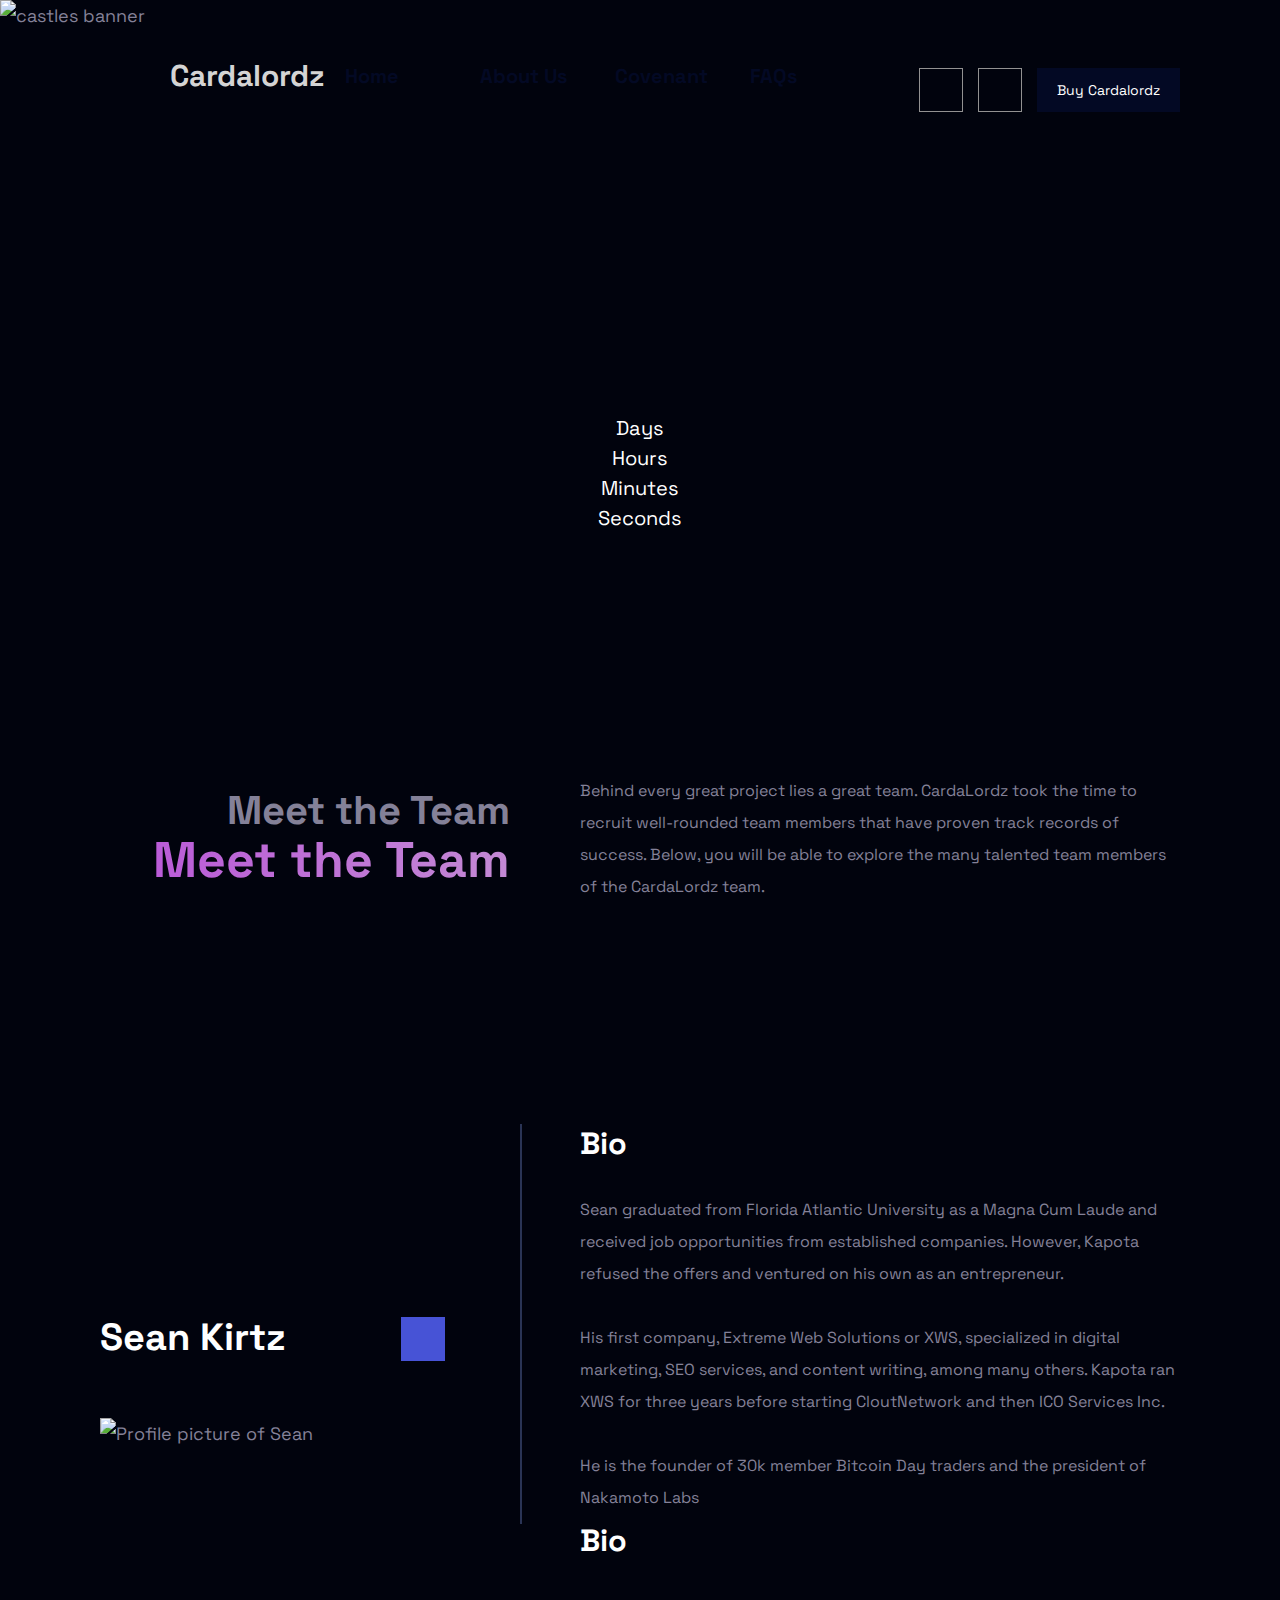
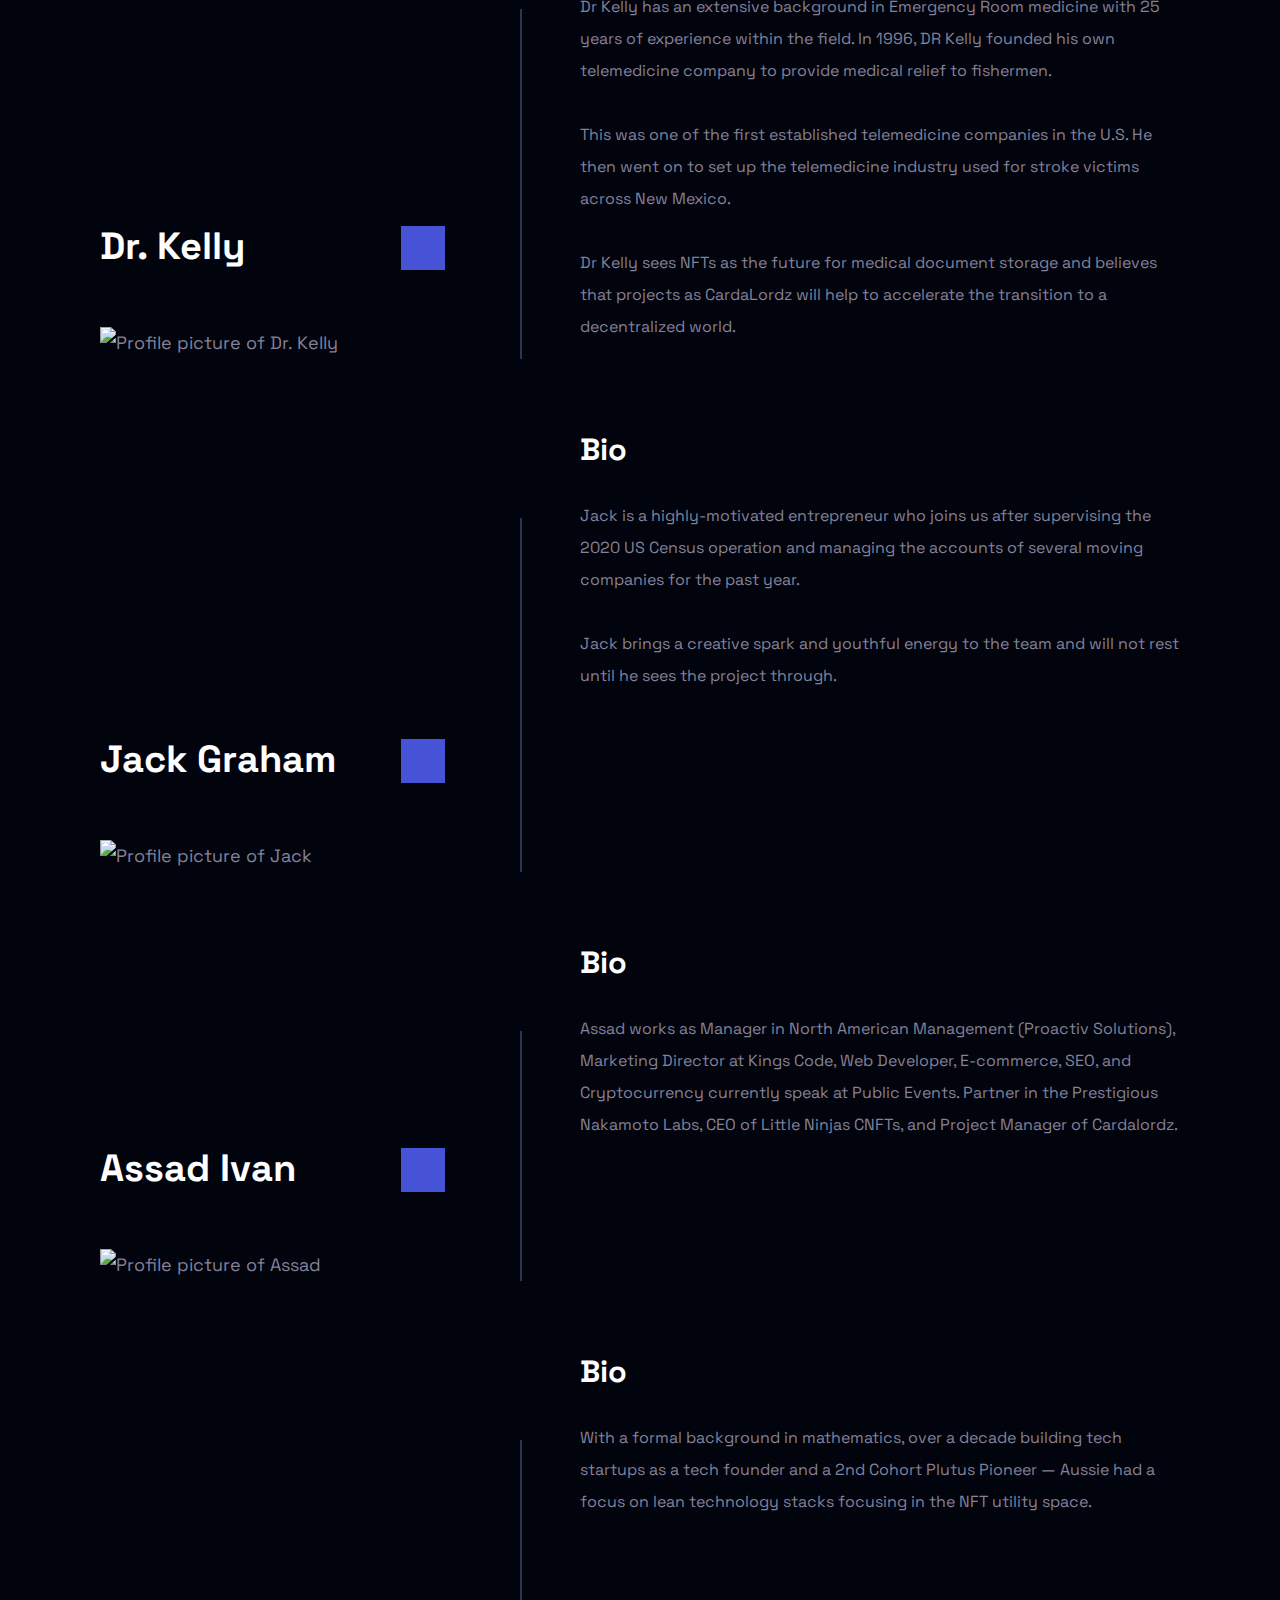
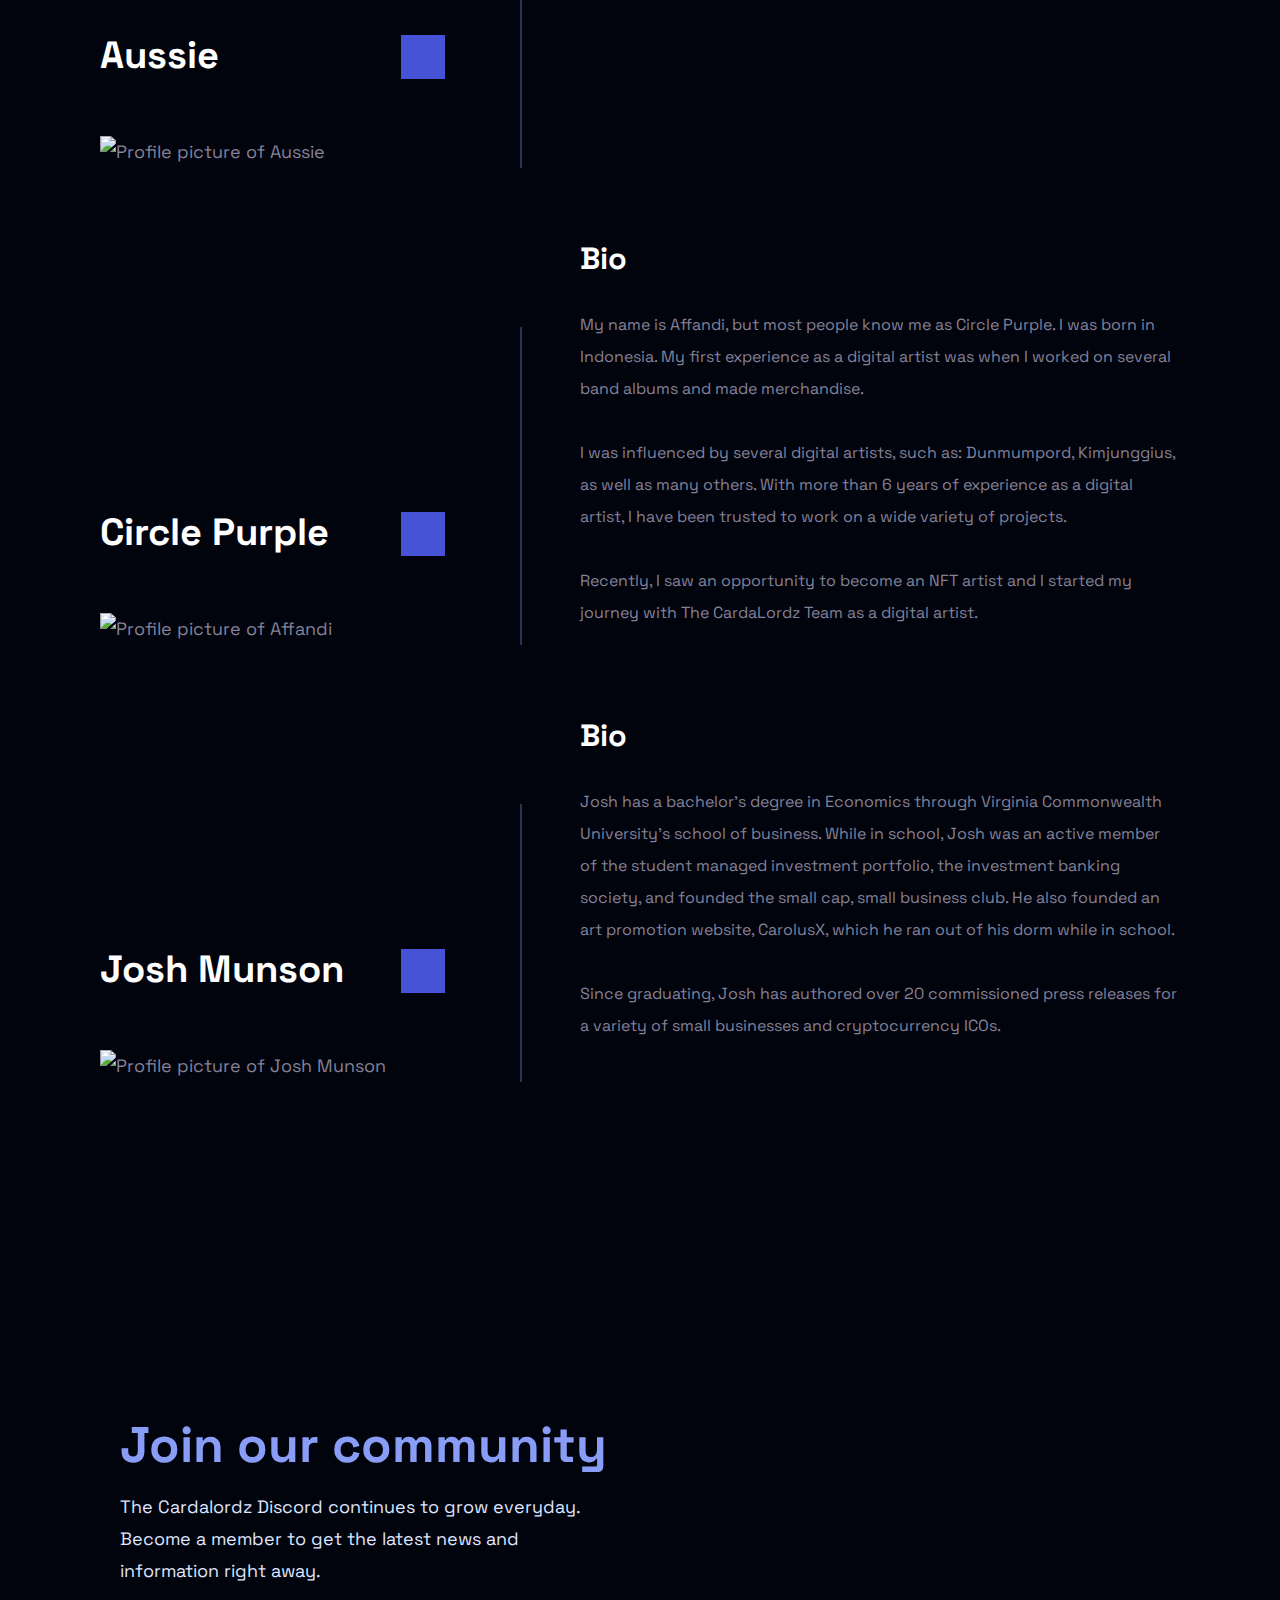
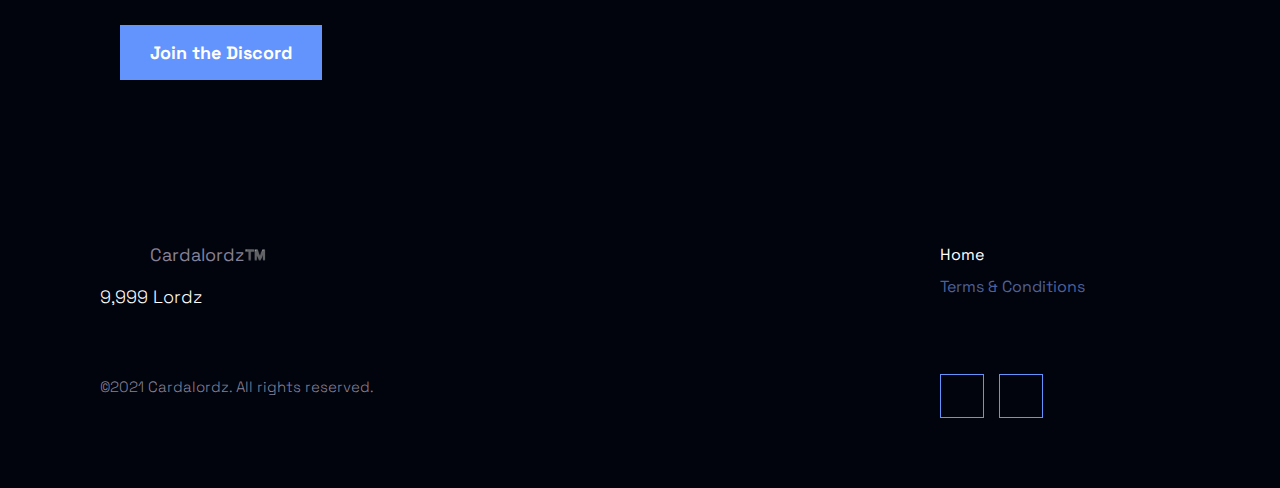
==== aboutus.html @ a29c5e22 "done home page and about us page" ====
<!DOCTYPE html>
<html lang="en" class="sr">
    <head>
        <link rel="preconnect" href="https://fonts.googleapis.com">
        <link rel="preconnect" href="https://fonts.gstatic.com" crossorigin>
        <link href="https://fonts.googleapis.com/css2?family=Space+Grotesk:wght@500;600;700&display=swap" rel="stylesheet">
        <script src="https://use.fontawesome.com/c1d1c9927c.js"></script>
        <link href="css/styles.css" rel="stylesheet">
        <link href="css/css2.css" rel="stylesheet">
        <link href="css/styles2.css" rel="stylesheet">
        <link href="css/vue.css" rel="stylesheet">
        <link href="css/accordion.css" rel="stylesheet">
        <link href="css/theme.css" rel="stylesheet">
        <link href="css/flickity.min.css" rel="stylesheet" media="screen">
        <link href="css/carousel.css" rel="stylesheet">
        <link href="css/countdown.css" rel="stylesheet">
        <link rel="stylesheet" href="./css/mystyle.css">

    </head>
    <body style="height: 100%;">
    <noscript>
        "<b>We apologize, but the Cardalordz™️ site does not work without JavaScript enabled. Please enable JavaScript to continue.</b>"
    </noscript>
    <div id="app" data-v-app>
        <div id="project">
            <div id="home">
                <section id="hero">
                    <header class="container row sr-top-slow" data-sr-id="0" >
                        <div class="logo row">
                            <div class="carda-logo"></div>
                            <div class="typo">Cardalordz</div>
                            <div class="nav-top-left">
                              <a href="/index.html">Home</a>
                            </div>
                            <div class="nav-top-left">
                                <a href="/aboutus.html">About Us</a>
                            </div>
                            <div class="nav-top-left">
                              <a href="/covenant.html">Covenant</a>
                            </div>
                            <div class="nav-top-left">
                                <a href="/faqs.html">FAQs</a>
                            </div>
                        </div>
                        <div class="socialnav row">
                            <div class="link">
                                <a href="https://twitter.com/cardalordz" name="twitternav" rel="noopener" target="_blank" class="twitter row"></a>
                            </div>
                            <div class="link">
                                <a href="https://discord.com/invite/cardalordz" name="discordnav" rel="noopener" target="_blank" class="discord row"></a>
                            </div>
                            <div id="connect-btn">
                                <button class="wallet">
                                    <span class="dot"></span>
                                    Buy Cardalordz
                                </button>
                            </div>
                        </div>
                    </header>

                    <a class="hero-main-btn clickable" id="hero-main-btn" href="#" target="_blank">
                        <div class="element">
                            <div id="clockdiv">
                                <div>
                                  <span class="days"></span>
                                  <div class="smalltext">Days</div>
                                </div>
                                <div>
                                  <span class="hours"></span>
                                  <div class="smalltext">Hours</div>
                                </div>
                                <div>
                                  <span class="minutes"></span>
                                  <div class="smalltext">Minutes</div>
                                </div>
                                <div>
                                  <span class="seconds"></span>
                                  <div class="smalltext">Seconds</div>
                                </div>
                              </div>
                        </div>
                    </a>

                    <div style="transform: translateY(0px);">
                        <img src="/assets/img/castles-top-s.png" alt="castles banner">
                        <!--
                        <video id="hero-video" tabindex="0" preload playsinline>
                            <source src="/assets/img/castles-top-s.png" type="video/mp4">
                        </video>
                        -->
                    </div>
                </section>
                <section id="team" class="container">
                    <div class="intro row">
                        <div class="title">
                            <div class="question sr-top-fast" data-sr-id="4">Meet the Team</div>
                            <div class="answer degrade sr-top-fast-delayed" data-sr-id="9">Meet the Team</div>
                        </div>
                        <div class="presentation sr-right-super-delayed" data-sr-id="26">
                            <p>Behind every great project lies a great team. CardaLordz took the time to recruit well-rounded 
                                team members that have proven track records of success. 
                                Below, you will be able to explore the many talented team members of the CardaLordz team.
                            </p>
                        </div>
                    </div>
                    <div class="member row">
                        <div class="who column sr-left-fast" data-sr-id="27">
                            <div class="top row">
                                <h2>Sean Kirtz</h2>
                                <div class="social row">
                                    <div class="link">
                                        <a href="https://twitter.com/SEANSTWITTER" class="network twitter row" name="twitter-sean_" rel="noopenr" target="_blank"></a>
                                    </div>
                                </div>
                            </div>
                            <img src="/assets/img/sean-about-us.png" alt="Profile picture of Sean">
                        </div>
                        <div class="sean-spacer sr-opacity-delayed" data-sr-id="29"></div>
                        <div class="works column sr-right-fast-delayed sean" data-sr-id="24">
                            <div class="top row">
                                <h3>Bio</h3>
                            </div>
                            <section class="carousel examples" aria-label="Gallery">
                                <p class="example-p">
                                    Sean graduated from Florida Atlantic University as a Magna Cum Laude and received job 
                                    opportunities from established companies. However, Kapota refused the offers and ventured
                                     on his own as an entrepreneur. 
                                    <br>
                                    <br>
                                    His first company, Extreme Web Solutions or XWS, specialized in digital marketing, 
                                    SEO services, and content writing, among many others. Kapota ran XWS for three years before 
                                    starting CloutNetwork and then ICO Services Inc.
                                    <br>
                                    <br>
                                    He is the founder of 30k member Bitcoin Day traders and the president of Nakamoto Labs
                                </p>
                            </section>
                        </div>
                    </div>
                    <div class="member row">
                        <div class="who column sr-left-fast" data-sr-id="27">
                            <div class="top row">
                                <h2>Dr. Kelly</h2>
                                <div class="social row">
                                    <div class="link">
                                        <a href="https://twitter.com/KELLYTWITTER" class="network twitter row" name="twitter-kelly_" rel="noopenr" target="_blank"></a>
                                    </div>
                                </div>
                            </div>
                            <img src="/assets/img/dr-kelly-about-us.png" alt="Profile picture of Dr. Kelly">
                        </div>
                        <div class="spacer sr-opacity-delayed" data-sr-id="29"></div>
                        <div class="works column sr-right-fast-delayed" data-sr-id="24">
                            <div class="top row">
                                <h3>Bio</h3>
                            </div>
                            <section class="carousel examples" aria-label="Gallery">
                                <p>
                                    Dr Kelly has an extensive background in Emergency Room medicine with 25 years of 
                                    experience within the field. In 1996, DR Kelly founded his own telemedicine company 
                                    to provide medical relief to fishermen. 
                                    <br>
                                    <br>
                                    This was one of the first established telemedicine 
                                    companies in the U.S. He then went on to set up the telemedicine industry used for stroke 
                                    victims across New Mexico.
                                    <br>
                                    <br>
                                    Dr Kelly sees NFTs as the future for medical document storage and believes that projects 
                                    as CardaLordz will help to accelerate the transition to a decentralized world.
                                </p>
                            </section>
                        </div>
                    </div>
                    <div class="member row">
                        <div class="who column sr-left-fast" data-sr-id="27">
                            <div class="top row">
                                <h2>Jack Graham</h2>
                                <div class="social row">
                                    <div class="link">
                                        <a href="https://twitter.com/JACK GRAHAM" class="network twitter row" name="twitter-jack-g_" rel="noopenr" target="_blank"></a>
                                    </div>
                                </div>
                            </div>
                            <img src="/assets/img/jack-g-about-us.png" alt="Profile picture of Jack">
                        </div>
                        <div class="spacer sr-opacity-delayed" data-sr-id="29"></div>
                        <div class="works column sr-right-fast-delayed" data-sr-id="24">
                            <div class="top row">
                                <h3>Bio</h3>
                            </div>
                            <section class="carousel examples" aria-label="Gallery">
                                <p class="jack-graham">
                                    Jack is a highly-motivated entrepreneur who joins us after supervising the 2020 US Census 
                                    operation and managing the accounts of several moving companies for the past year. 
                                    <br>
                                    <br>
                                    Jack brings a creative spark and youthful energy to the team and will not rest until he sees 
                                    the project through.
                                </p>
                            </section>
                        </div>
                    </div>
                    <div class="member row">
                      <div class="who column sr-left-fast" data-sr-id="27">
                          <div class="top row">
                              <h2>Assad Ivan</h2>
                              <div class="social row">
                                  <div class="link">
                                      <a href="https://twitter.com/AssadIVANTWITTER" class="network twitter row" name="twitter-assad_" rel="noopenr" target="_blank"></a>
                                  </div>
                              </div>
                          </div>
                          <img src="/assets/img/assad-about-us.png" alt="Profile picture of Assad">
                      </div>
                      <div class="spacer sr-opacity-delayed" data-sr-id="29"></div>
                      <div class="works column sr-right-fast-delayed" data-sr-id="24">
                          <div class="top row">
                              <h3>Bio</h3>
                          </div>
                          <section class="carousel examples" aria-label="Gallery">
                              <p class="assad-ivan">
                                Assad works as Manager in North American Management (Proactiv Solutions), 
                                Marketing Director at Kings Code, Web Developer, E-commerce, SEO, and 
                                Cryptocurrency currently speak at Public Events. Partner in the Prestigious 
                                Nakamoto Labs, CEO of Little Ninjas CNFTs, and Project Manager of Cardalordz.
                              </p>
                          </section>
                      </div>
                  </div>
                  <div class="member row">
                    <div class="who column sr-left-fast" data-sr-id="27">
                        <div class="top row">
                            <h2>Aussie</h2>
                            <div class="social row">
                                <div class="link">
                                    <a href="https://twitter.com/AUSSIE" class="network twitter row" name="twitter-AUSSIE_" rel="noopenr" target="_blank"></a>
                                </div>
                            </div>
                        </div>
                        <img src="/assets/img/aussie-about-us.jpeg" alt="Profile picture of Aussie">
                    </div>
                    <div class="spacer sr-opacity-delayed" data-sr-id="29"></div>
                    <div class="works column sr-right-fast-delayed" data-sr-id="24">
                        <div class="top row">
                            <h3>Bio</h3>
                        </div>
                        <section class="carousel examples" aria-label="Gallery">
                            <p class="aussie">
                              With a formal background in mathematics, over a decade building tech startups 
                              as a tech founder and a 2nd Cohort Plutus Pioneer — Aussie had a focus on 
                              lean technology stacks focusing in the NFT utility space.
                            </p>
                        </section>
                    </div>
                </div>
                    <div class="member row">
                        <div class="who column sr-left-fast" data-sr-id="27">
                            <div class="top row">
                                <h2>Circle Purple</h2>
                                <div class="social row">
                                    <div class="link">
                                        <a href="https://twitter.com/AffandiTWITTER" class="network twitter row" name="twitter-circle-purple_" rel="noopenr" target="_blank"></a>
                                    </div>
                                </div>
                            </div>
                            <img src="/assets/img/circle-purple-about-us.png" alt="Profile picture of Affandi">
                        </div>
                        <div class="spacer sr-opacity-delayed" data-sr-id="29"></div>
                        <div class="works column sr-right-fast-delayed" data-sr-id="24">
                            <div class="top row">
                                <h3>Bio</h3>
                            </div>
                            <section class="carousel examples" aria-label="Gallery">
                                <p>
                                    My name is Affandi, but most people know me as Circle Purple. I was born in Indonesia.
                                    My first experience as a digital artist was when I worked on several band albums
                                     and made merchandise. 
                                     <br>
                                     <br>
                                     I was influenced by several digital artists, such as: Dunmumpord, Kimjunggius, 
                                     as well as many others. With more than 6 years of experience as a digital artist, 
                                     I have been trusted to work on a wide variety of projects.
                                     <br>
                                     <br>
                                    Recently, I saw an opportunity to become an NFT artist and I started my journey with The CardaLordz 
                                    Team as a digital artist. 
                                </p>
                            </section>
                        </div>
                    </div>
                    <div class="member row">
                      <div class="who column sr-left-fast" data-sr-id="27">
                          <div class="top row">
                              <h2>Josh Munson</h2>
                              <div class="social row">
                                  <div class="link">
                                      <a href="https://twitter.com/JOSHTWITTER" class="network twitter row" name="twitter-josh-munson_" rel="noopenr" target="_blank"></a>
                                  </div>
                              </div>
                          </div>
                          <img src="/assets/img/josh-munson-about-us.png" alt="Profile picture of Josh Munson">
                      </div>
                      <div class="spacer sr-opacity-delayed" data-sr-id="29"></div>
                      <div class="works column sr-right-fast-delayed" data-sr-id="24">
                          <div class="top row">
                              <h3>Bio</h3>
                          </div>
                          <section class="carousel examples" aria-label="Gallery">
                              <p class="josh-munson">
                                Josh has a bachelor’s degree in Economics through Virginia Commonwealth University’s school of 
                                business. While in school, Josh was an active member of the student managed investment portfolio, 
                                the investment banking society, and founded the small cap, small business club. He also founded an 
                                art promotion website, CarolusX, which he ran out of his dorm while in school. 
                                <br>
                                <br>
                                Since graduating, Josh has authored over 20 commissioned press releases for a variety of small 
                                businesses and cryptocurrency ICOs.
                              </p>
                          </section>
                      </div>
                  </div>
                </section>
                <section id="discord">
                    <div class="container">
                        <h2 class="sr-top-fast" data-sr-id="5">
                            Join our community
                        </h2> 
                        <p class="sr-top-fast-delayed" data-sr-id="10">The Cardalordz Discord continues to grow everyday.
                            Become a member to get the latest news and information right away.
                        </p>
                        <div class="sr-top-more-delayed" data-sr-id="13">
                            <a href="https://discord.com/invite/cardalordz" rel="noopener" target="_blank" class="cta">Join the Discord</a>
                        </div>
                        <div class="lord sr-bottom-more-delayed" data-sr-id="31"></div>
                    </div>
                </section>
                <footer>
                    <div class="container row">
                        <div class="infos column sr-top-fast" data-sr-id="6">
                            <div class="blockmark column">
                                <div class="logo row">
                                    <div class="carda-logo"></div>
                                    <div class="typo">Cardalordz™️</div>
                                </div>
                                <p class="baseline">9,999 Lordz</p>
                            </div>
                            <p class="copyright">©2021 Cardalordz. All rights reserved.</p>
                            </div>
                            <div class="right column sr-top-fast-delayed" data-sr-id="11">
                                <div class="nav column">
                                    <a aria-current="page" href="/" class="router-link-active router-link-exact-active">Home</a>
                                    <a href="/terms" class="">Terms & Conditions</a>
                                </div>
                                <div class="social row">
                                    <div class="link">
                                        <a href="https://twitter.com/cardalordz" name="twitter" rel="noopener" target="_blank" class="twitter row"></a>
                                    </div>
                                    <div class="link">
                                        <a href="https://discord.com/invite/cardalordz" name="Discord" rel="noopener" target="_blank" class="discord row"></a>
                                    </div>
                                </div>
                        </div>
                    </div>
                </footer>
            </div>
        </div>
    </div>
    <script>
        var acc = document.getElementsByClassName("accordion");
        var i;
    
        for (i = 0; i < acc.length; i++) {
              acc[i].addEventListener("click", function() {
        /* Toggle between adding and removing the "active" class,
        to highlight the button that controls the panel */
            this.classList.toggle("active");
    
        /* Toggle between hiding and showing the active panel */
            var panel = this.nextElementSibling;
            if (panel.style.display === "block") {
                  panel.style.display = "none";
            } else {
              panel.style.display = "block";
            }
              });
        }
    </script>
    <script async defer src="/js/scrollreveal.js"></script>
    <script async defer src="/js/unpkg-scrollreveal.js"></script>
    <script async defer src="/js/flickity.pkgd.min.js"></script>
    <script async defer src="/js/scripts.js"></script>
    </body>
</html>
---- css/styles.css ----
:root {
    --vc-clr-primary: #642afb;
    --vc-clr-secondary: #8e98f3;
    --vc-clr-white: #fff;
    --vc-icn-width: 1.2em;
    --vc-nav-width: 30px;
    --vc-nav-color: #fff;
    --vc-nav-background-color: var(--vc-clr-primary);
    --vc-pgn-width: 10px;
    --vc-pgn-height: 5px;
    --vc-pgn-margin: 5px;
    --vc-pgn-border-radius: 0;
    --vc-pgn-background-color: var(--vc-clr-secondary);
    --vc-pgn-active-color: var(--vc-clr-primary);
}
:root {
    box-sizing: border-box;
    -ms-overflow-style: -ms-autohiding-scrollbar;
    -webkit-text-size-adjust: 100%;
    -ms-text-size-adjust: 100%;
    text-rendering: optimizeLegibility;
}
* {
    padding: 0;
    margin: 0;
    font-size: inherit;
    line-height: inherit;
}
*,
*::before,
*::after {
  box-sizing: border-box;
}
html {
    font-size: 62.5%;
    background: #01030d;
}
html {
    -webkit-tap-highlight-color: rgba(0,0,0,0);
    -webkit-tap-highlight-color: transparent;
}
div {
    display: block;
}
body {
    font: 1.8em/2 sans-serif;
    -webkit-font-smoothing: antialiased;
    -moz-osx-font-smoothing: grayscale;
    font-family: Space Grotesk;
    line-height: 32px;
    color: #848198;
}
body {
    font: 1.8em/2 sans-serif;
    font-style: normal;
    font-variant-ligatures: normal;
    font-variant-caps: normal;
    font-variant-numeric: normal;
    font-variant-east-asian: normal;
    font-weight: normal;
    font-stretch: normal;
    font-size: 1.8em;
    line-height: 32px;
    font-family: Space Grotesk;
    -webkit-font-smoothing: antialiased;
    -moz-osx-font-smoothing: grayscale;
    font-family: Space Grotesk;
    line-height: 32px;
    color: #848198;
}
section {
    display: block;
}
.unused {
    visibility: visible;
    opacity: 1;
    transform: matrix3d(1, 0, 0, 0, 0, 1, 0, 0, 0, 0, 1, 0, 0, 0, 0, 1);
    transition: opacity 1.5s cubic-bezier(0.5, 0, 0, 1) 0.2s, transform 1.5s cubic-bezier(0.5, 0, 0, 1) 0.2s;
}
.container {
    max-width: 1160px;
    padding: 0 40px;
}
.row {
    display: flex;
    flex-direction: row;
}
.column {
    display: flex;
    flex-direction: column;
}
#vue, .container {
    margin: auto;
}
header {
    justify-content: space-between;
    align-items: center;
}
article, aside, details, figcaption, figure, footer, header, main, menu, nav, section, summary {
    display: block;
}
#hero header {
    position: absolute;
    top: 60px;
    left: 0;
    right: 0;
    z-index: 2;
}
#hero {
    position: relative;
    -webkit-clip-path: polygon(0 0,100% 0,100% 88%,50% 100%,0 88%);
    clip-path: polygon(0 0,100% 0,100% 88%,50% 100%,0 88%);
    width: 100%;
    height: 75vh;
    padding: 0 0 0 0;
}
header .carda-logo {
    display: block;
    width: 50px;
    height: 60px;
    background: url("../assets/img/logo-tree.png") no-repeat;
    background-size: cover;
}
header .typo {
    font-size: 3rem;
    font-weight: 700;
    color: rgb(212, 212, 212);
    margin-left: 20px;
}
header .link {
    border: 1px solid rgb(146, 145, 145);
    width: 44px;
    height: 44px;
    margin-right: 15px;
    box-shadow: inset 0 0 0 rgb(124, 124, 124);
    transition: all .3s ease-in-out;
}
header .link:hover {
    box-shadow: inset 0 -54px 0 #6394FD;
}
header .link a {
    width: 44px;
    height: 44px;
    display: block;
    justify-content: center;
    align-items: center;
}
header .twitter {
    background-color: #030924;
    -webkit-mask: url("../assets/img/logo-twitter.svg") no-repeat center;
    mask: url("../assets/img/logo-twitter.svg") no-repeat center;
}
header .wallet {
    background: #030924;
    border: none;
    font-family: Space Grotesk;
    font-size: 1.4rem;
    color: #fff;
    padding: 6px 20px;
    transition: all .3s ease-in-out;
}
header .wallet:hover {
    background-color: #6394fd;
}
.nav-top-left {
    width: 135px;
}
.nav-top-left a, a:visited {
    text-decoration: none !important;
    font-size: 2rem;
    color: #030924 !important;
    transition: all .3s ease-in-out;
    margin-left: 15%;
    font-weight: 700;
}
.nav-top-left a:visited{
    color: #030924 !important;
    text-decoration: none !important;
}
.nav-top-left a:hover{
    color: #364283 !important;
    text-decoration: none !important;
}
a {
    color: #6394fd;
    transition: all .3s ease-in-out;
}
a {
    background-color: transparent;
}
h1, h2 {
    color: #fff;
}
h2 {
    display: block;
    font-size: 1em;
    margin-block-start: 0.83em;
    margin-block-end: 0.83em;
    margin-inline-start: 0px;
    margin-inline-end: 0px;
    font-weight: bold;
}
h2 {
    font-size: 3.8rem;
    line-height: 4.2rem;
    font-weight: 700;
    margin-bottom: 35px;
}
h3, h4 {
    color: #fff;
}
h3 {
    font-size: 3rem;
    line-height: 3.3rem;
}
h3 {
    display: block;
    font-size: 1.7em;
    margin-block-start: 1em;
    margin-block-end: 1em;
    margin-inline-start: 0px;
    margin-inline-end: 0px;
    font-weight: bold;
}
p {
    margin: 30px 0 0;
}
p {
    display: block;
    margin-block-start: 1em;
    margin-block-end: 1em;
    margin-inline-start: 0px;
    margin-inline-end: 0px;
}
.presentation-p {
    font-size: 0.9em;
}
.description {
    margin-left: 45px;

}
a:-webkit-any-link {
    color: -webkit-link;
    cursor: pointer;
    text-decoration: underline;
}
header .discord {
    background-color: #030924;
    -webkit-mask: url("../assets/img/logo-discord.svg") no-repeat center;
    mask: url("../assets/img/logo-discord.svg") no-repeat center;
}
button, input[type=button], input[type=reset], input[type=submit] {
    appearance: button;
    -moz-appearance: button;
    -webkit-appearance: button;
    cursor: pointer;
}
button, input, select {
    overflow: visible;
}
#hero .hero-main-btn {
    position: absolute;
    top: 70%;
    left: 50%;
    transform: translate(-50%,-50%);
    z-index: 10;
    font-size: 20px;
    line-height: 30px;
    font-family: Space Grotesk;
    text-align: center;
    text-decoration: none;
}
#hero .hero-main-btn.clickable .element {
    cursor: pointer;
}
#hero .hero-main-btn .element {
    background: transparent;
    padding: 25px 50px;
    transition: all .3s ease-in-out;
    color: #fff;
    cursor: no-drop;
}
#hero .hero-main-btn .element>.text {
    font-weight: 700;
}
#hero .hero-main-btn.clickable .element:hover {
    background: transparent;
    color: #fff;
}
.degrade {
    background: linear-gradient(
90deg,#b955d8,#c389d4);
    -webkit-background-clip: text;
    background-clip: text;
    -webkit-text-fill-color: transparent;
}
.degrade-reverse {
    background: linear-gradient(
90deg,#c389d4,#b955d8);
    -webkit-background-clip: text;
    background-clip: text;
    -webkit-text-fill-color: transparent;
}
#presentation .examples:after {
    position: absolute;
    content: "";
    width: 145px;
    height: 145px;
    background: url() no-repeat;
    left: -70px;
    top: -50px;
}
:after, :before {
    vertical-align: inherit;
    text-decoration: inherit;
}
*, :after, :before {
    box-sizing: inherit;
}
#presentation {
    margin-top: 150px;
    margin-bottom: 150px;
    justify-content: space-between;
    align-items: center;
    overflow: hidden;
}
#gallery {
    margin-bottom: 150px;
}
#gallery .carousel {
    overflow: hidden;
}

.carousel, .carousel * {
    box-sizing: border-box;
}
.carousel {
    position: relative;
    text-align: center;
}
.carousel__viewport {
    overflow: hidden;
}
.carousel__viewport {
    overflow: hidden;
}
.carousel__track {
    display: flex;
    margin: 0;
    padding: 0;
    position: relative;
}
ol {
    display: block;
    list-style-type: decimal;
    margin-block-start: 1em;
    margin-block-end: 1em;
    margin-inline-start: 0px;
    margin-inline-end: 0px;
    padding-inline-start: 40px;
}
li {
    text-align: -webkit-match-parent;
}
ol {
    list-style-type: decimal;
}
#gallery .carousel__pagination {
    align-items: flex-end;
    margin-top: 50px;
}
.carousel__pagination {
    display: flex;
    justify-content: center;
    list-style: none;
}
.carousel__pagination-button {
    margin: var(--vc-pgn-margin);
    width: var(--vc-pgn-width);
    height: var(--vc-pgn-height);
    border-radius: var(--vc-pgn-height);
    border: 0;
    cursor: pointer;
    background-color: var(--vc-pgn-bg-color);
}
#gallery .carousel__pagination-item button {
    width: 40px;
    height: 12px;
    background: #4e619a;
    margin: 1px;
    border: 5px solid #01030d;
    transition: all .3s ease-in-out;
}
/*
#roadmap {
    position: relative;
    margin-bottom: 100px;
    overflow: hidden;
}
#roadmap .container {
    width: 80%;
}
#roadmap .intro, #roadmap h2 {
    text-align: center;
    width: 55.55%;
    margin-left: 11.11%;
}
#roadmap .intro {
    margin-top: 0;
}
#roadmap .row.relative {
    position: relative;
}
#roadmap .timeline {
    position: relative;
    align-items: center;
    width: 77.77%;
    margin: 80px 0 0;
}
#roadmap .line {
    position: absolute;
    width: 2px;
    height: 100%;
    background: hsla(0,0%,100%,.4);
    left: 82px;
}
#roadmap .progression {
    background: #ff79a8;
    background: linear-gradient(180deg,#ff79a8,#d02561 49%);
    width: 3px;
    height: 180px;
    margin-left: -1px;
}
#roadmap .step:nth-child(2) {
    margin-top: 100px;
}
#roadmap .step {
    background: #04091a;
    width: 100%;
    padding: 50px 70px;
    margin: 30px 0;
}
#roadmap .dot {
    padding: 5px;
}
#roadmap .step.done .shape {
    background: #d02560;
}
#roadmap .shape {
    width: 15px;
    height: 15px;
    background: #fff;
    box-shadow: 0 0 0 6px #04091a;
    transform: rotate(45deg);
}
#roadmap .details {
    margin-left: 35px;
}
#roadmap .title {
    align-items: flex-end;
}
#roadmap .number {
    font-size: 2rem;
    line-height: 2.6rem;
    font-weight: 700;
    margin-right: 20px;
}
#roadmap .step p {
    margin: 20px 0 0;
}
#roadmap .box {
    position: absolute;
    left: 77.77%;
    top: -250px;
    margin: 0;
}
*/
.bold {
    font-weight: 700;
}
#discord {
    position: relative;
    width: 100%;
    background: url("../assets/img/discord_background.png") no-repeat;
    background-size: cover;
    background-position: 50% left;
    margin-top: 160px;
    overflow: hidden;
}
#discord .container {
    padding: 100px 60px;
}
#discord h2 {
    color: #899df7;
    width: 55.55%;
    margin-bottom: 25px;
    font-size: 5rem;
}
#discord p {
    width: 44.44%;
    margin: 0 0 50px;
    color: #dfe5ff;
}
#discord .lord {
    position: absolute;
    width: 580px;
    height: 427px;
    background: url() no-repeat;
    background-size: cover;
    bottom: 0;
    right: 0;
}
footer .container {
    justify-content: space-between;
    margin: 70px auto;
}
footer .infos {
    width: 44.44%;
    justify-content: space-between;
}
footer .carda-logo {
    display: block;
    width: 50px;
    height: 30px;
    background: url("../assets/img/logo-tree.png") no-repeat;
    background-size: cover;
}
footer .baseline {
    font-weight: 300;
    color: #fff;
    margin-top: 10px;
}
footer .copyright {
    font-size: 1.5rem;
    color: #848198;
    font-weight: 300;
    margin-top: 40px;
}
footer .right {
    width: 22.22%;
    justify-content: space-between;
}
footer .nav a:first-child {
    color: #fff;
}
footer .nav a {
    text-decoration: none;
    font-size: 1.6rem;
    color: #4e619a;
    transition: all .3s ease-in-out;
}
footer .link {
    border: 1px solid #6394fd;
    width: 44px;
    height: 44px;
    margin-right: 15px;
    box-shadow: inset 0 0 0 #6394fd;
    transition: all .3s ease-in-out;
}
footer .link a {
    width: 44px;
    height: 44px;
    display: block;
    justify-content: center;
    align-items: center;
}
footer .link:hover {
    box-shadow: inset 0 -54px 0 #6394fd;
}
footer .twitter {
    background-color: #fff;
    -webkit-mask: url("../assets/img/logo-twitter.svg") no-repeat center;
    mask: url("../assets/img/logo-twitter.svg") no-repeat center;
}
footer .link:last-child {
    margin-right: 0;
}
footer .discord {
    background-color: #fff;
    -webkit-mask: url("../assets/img/logo-discord.svg") no-repeat center;
    mask: url("../assets/img/logo-discord.svg") no-repeat center;
}
#discord .cta:hover {
    background: #527bd3;
}

#discord .cta {
    padding: 16px 30px;
    background: #6394fd;
    color: #fff;
    text-decoration: none;
    font-weight: 700;
}
.cta:hover {
    background: #6394fd;
    color: #fff;
}
a:hover {
    color: #6394fd;
}
a:active, a:hover {
    outline: 0;
}
.cta {
    padding: 16px 30px;
    background: #6394fd;
    color: #fff;
    text-decoration: none;
    font-weight: 700;
    transition: all .3s ease-in-out;
}
#team {
    margin-bottom: 200px;
    padding-top: 100px;
    overflow: hidden;
}
#team .intro {
    justify-content: space-between;
    align-items: center;
    margin-bottom: 150px;
}
#team .title {
    position: relative;
    width: 44.44%;
    text-align: right;
    padding-right: 70px;
}
#team .question {
    font-size: 4rem;
    font-weight: 700;
}
#team .answer {
    font-size: 5rem;
    font-weight: 700;
    line-height: 4.6rem;
    margin-top: 10px;
}
#team .title:after {
    position: absolute;
    content: "";
    width: 123px;
    height: 123px;
    background: url("../images/golden_pyramyd.png") no-repeat;
    left: -60px;
    top: -100px;
}
#team .presentation {
    width: 55.55%;
}
#team .presentation p {
    margin: 0;
}
#team .member {
    position: relative;
    justify-content: space-between;
    align-items: flex-end;
}
#team .who {
    width: 33.33%;
}
#team .who .top {
    justify-content: space-between;
    align-items: center;
    margin-bottom: 25px;
}
#team .who img {
    align-self: flex-start;
    width: 100%;
}
#team .link:first-child {
    margin-right: 15px;
}
#team .link {
    background: #4753d6;
    width: 44px;
    height: 44px;
    transition: all .3s ease-in-out;
}
#team .twitter {
    background-color: #fff;
    -webkit-mask: url("../assets/img/twitter-about-small.svg") no-repeat center;
    mask: url("../assets/img/twitter-about-small.svg") no-repeat center;
}
#team .instagram {
    background-color: #fff;
    -webkit-mask: url("../assets/img/logo-instagram.svg") no-repeat center;
    mask: url("../assets/img/logo-instagram.svg") no-repeat center;
}
#team .network {
    width: 44px;
    height: 44px;
    display: block;
    justify-content: center;
    align-items: center;
}
#team .spacer {
    position: absolute;
    width: 2px;
    height: calc(100% - 79px);
    background: #687fc2;
    left: 38.885%;
    bottom: 0;
    opacity: .4;
}
.sean-spacer{
    position: absolute;
    width: 2px;
    height: 400px;
    background: #687fc2;
    left: 38.885%;
    bottom: 0;
    opacity: .4;
    top:18%;
}
#team .works {
    width: 55.55%;
    justify-content: space-between;
}
#team .nav, #team .works .top {
    justify-content: space-between;
}
#team .works .top {
    align-items: center;
    margin-bottom: 25px;
    height: 20px;
}
#team .examples {
    justify-content: space-between;
}
#team p {
    text-align: left;
    font-size: 1.6rem;
}
#team .member {
    margin-top: 80px;
}

/* roadmap */
.roadmap-img{
    height:100%;
    width:100%;
}
.second-row{
    margin-top:100px;
}

/* about us  */
.sean{
    position:relative;
    top:80px;
}
.example-p{
    font-size:10px;
}
---- css/mystyle.css ----
.example-p{
    font-size:10px;
}
.jack-graham{
    margin-bottom:180px;
}
.assad-ivan{
    margin-bottom:140px;
}
.aussie{
    margin-bottom:250px;
}
.josh-munson{
    margin-bottom:40px;
}
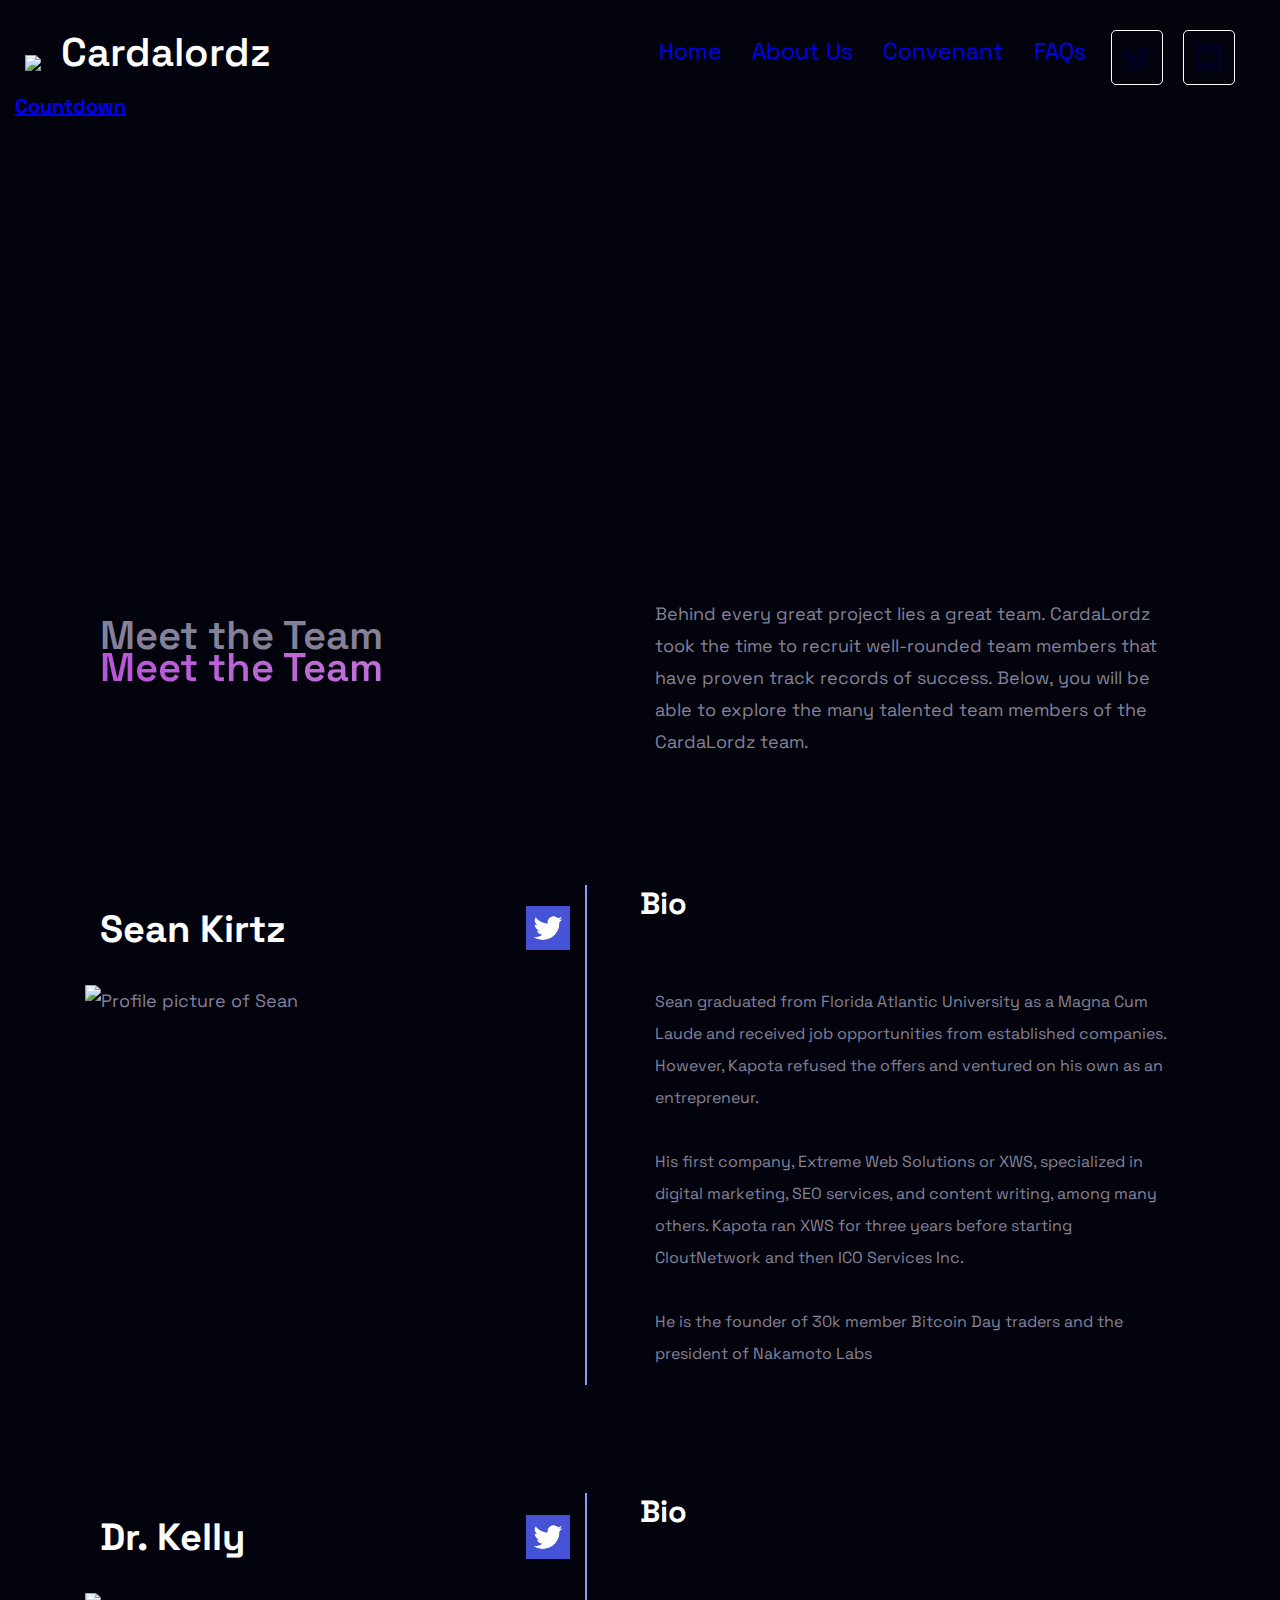
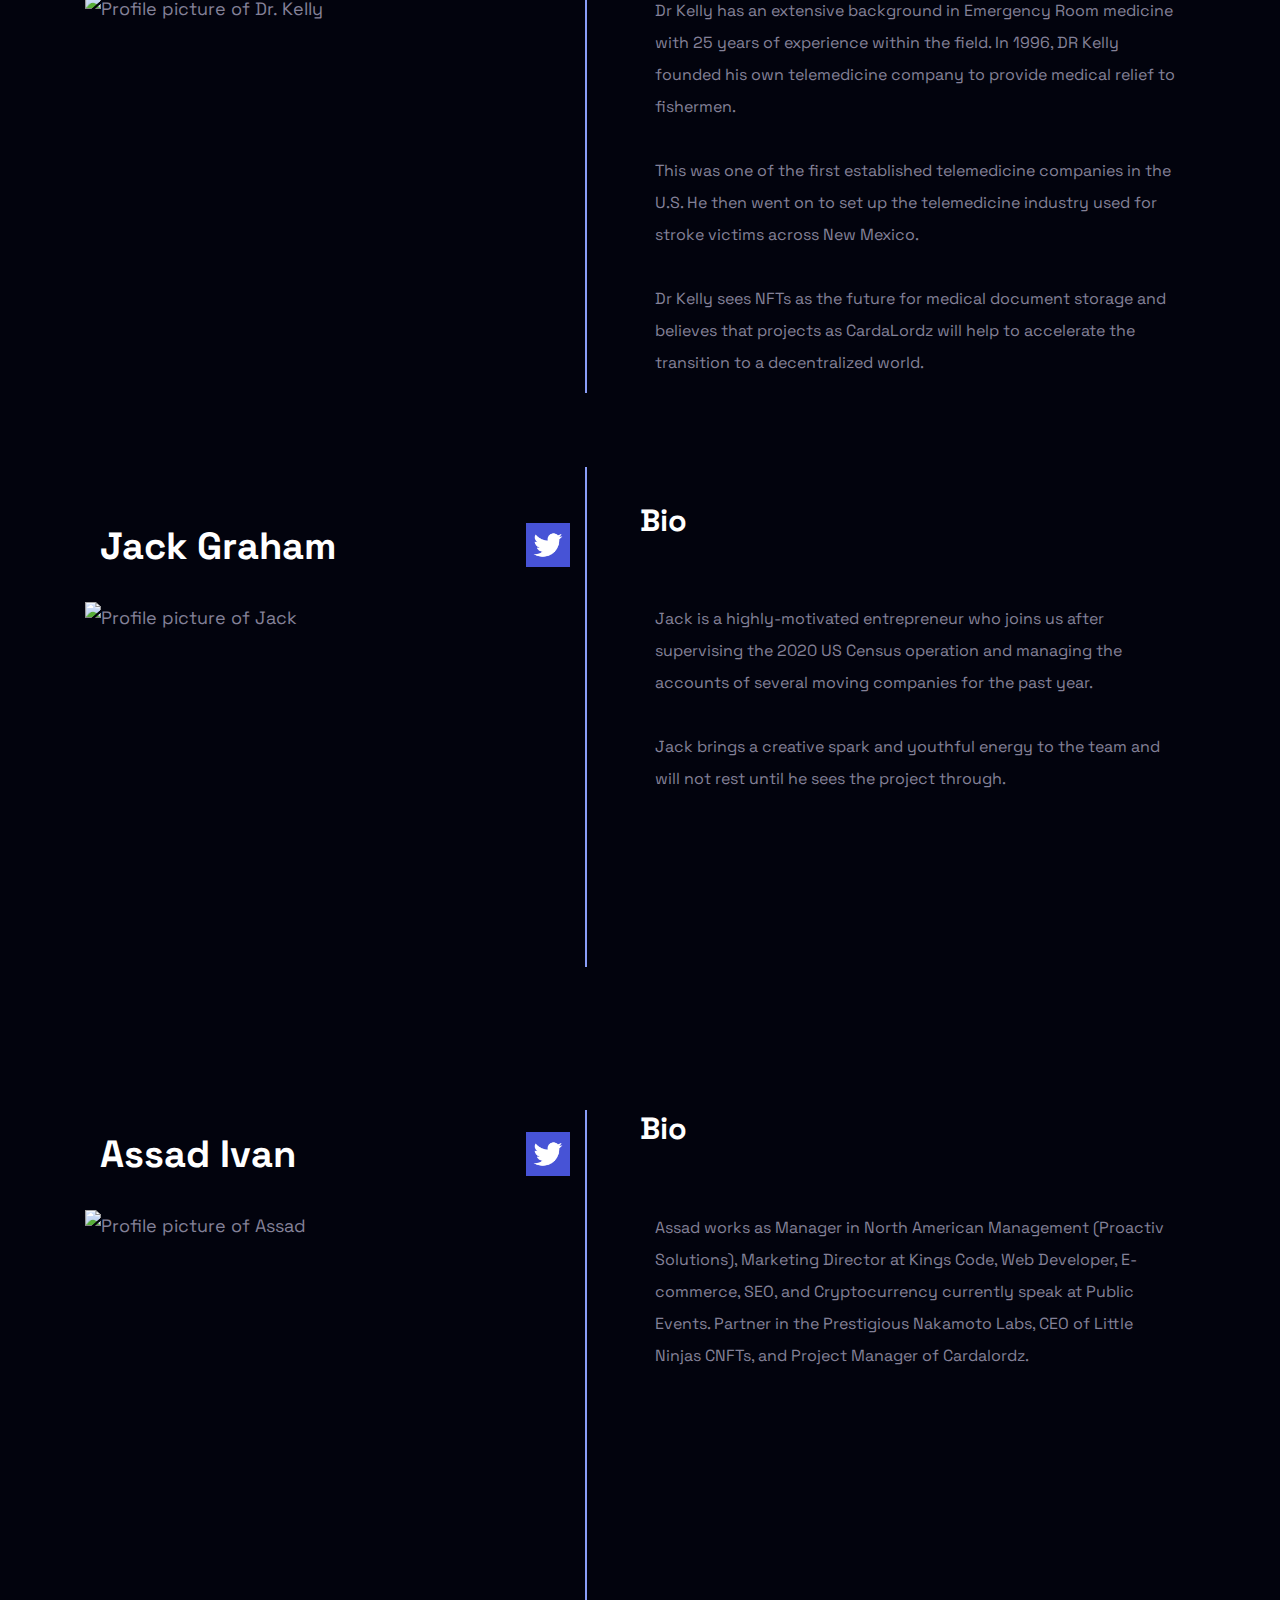
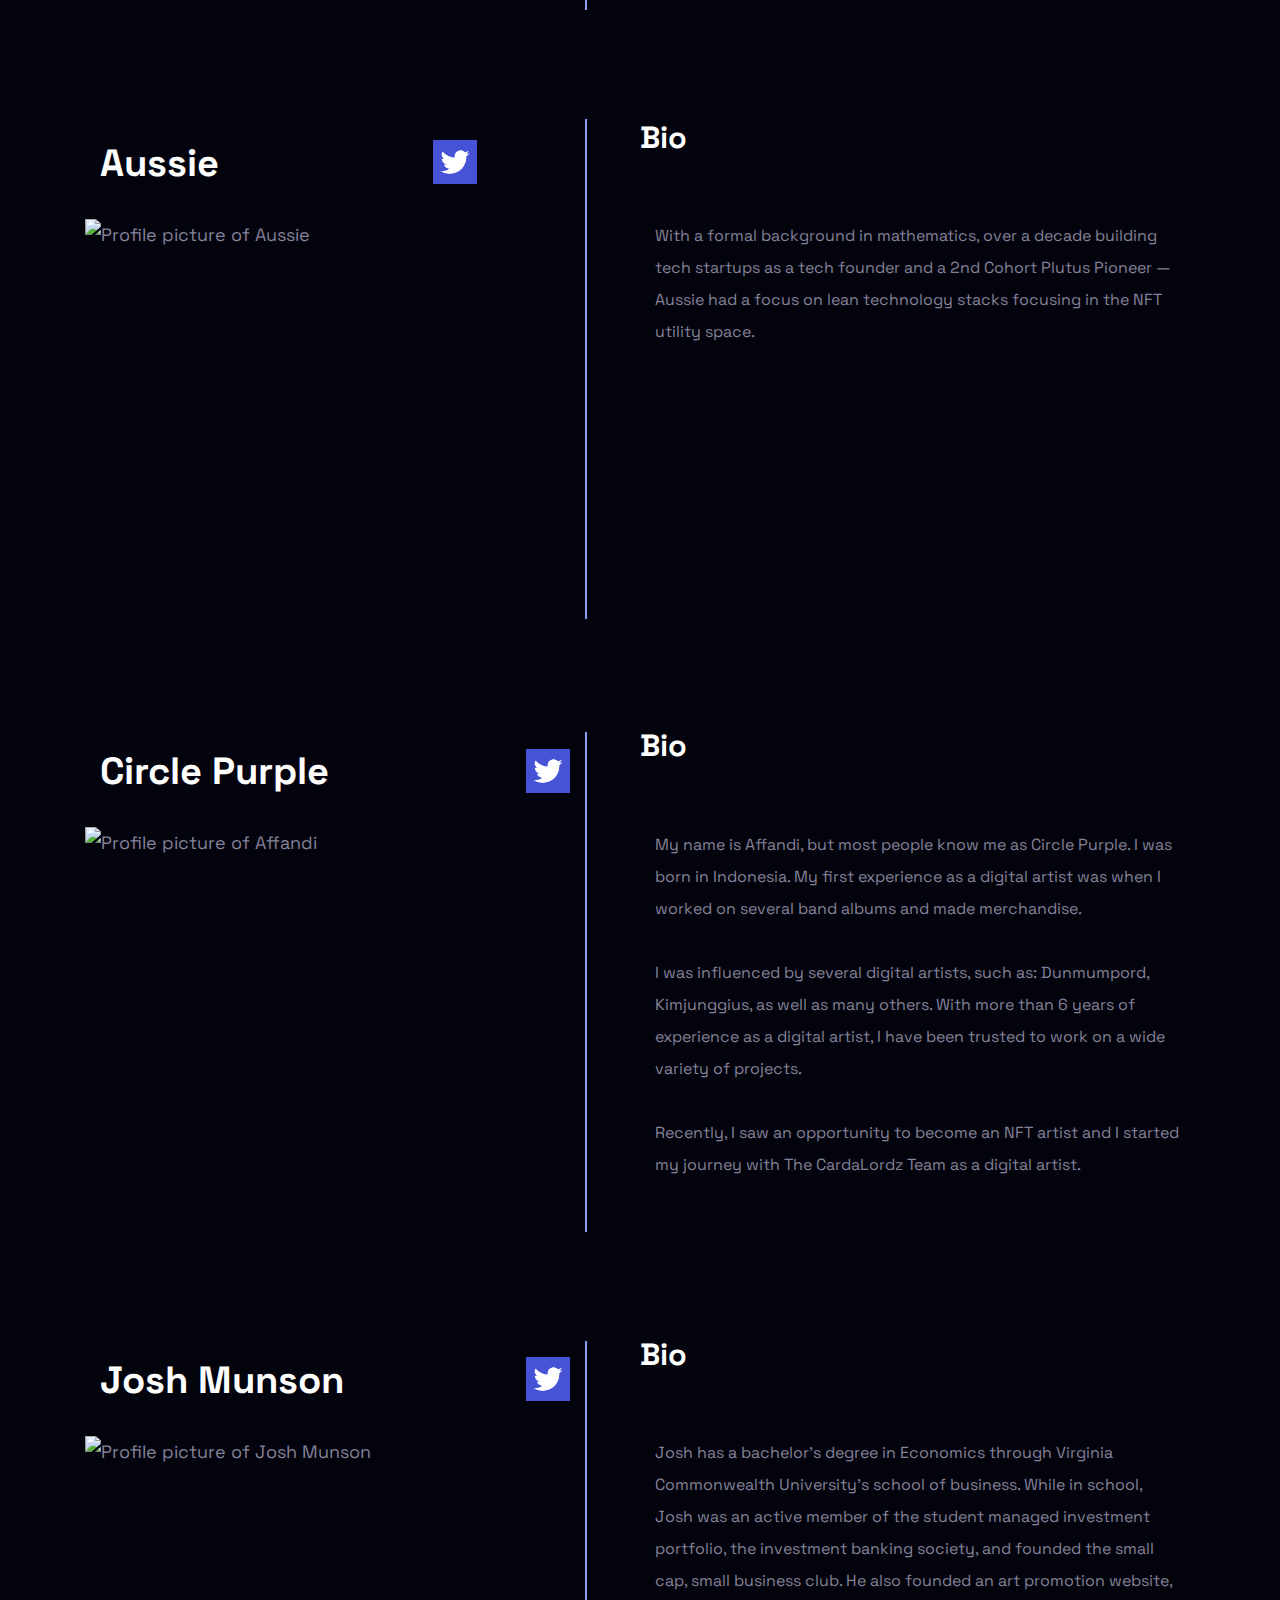
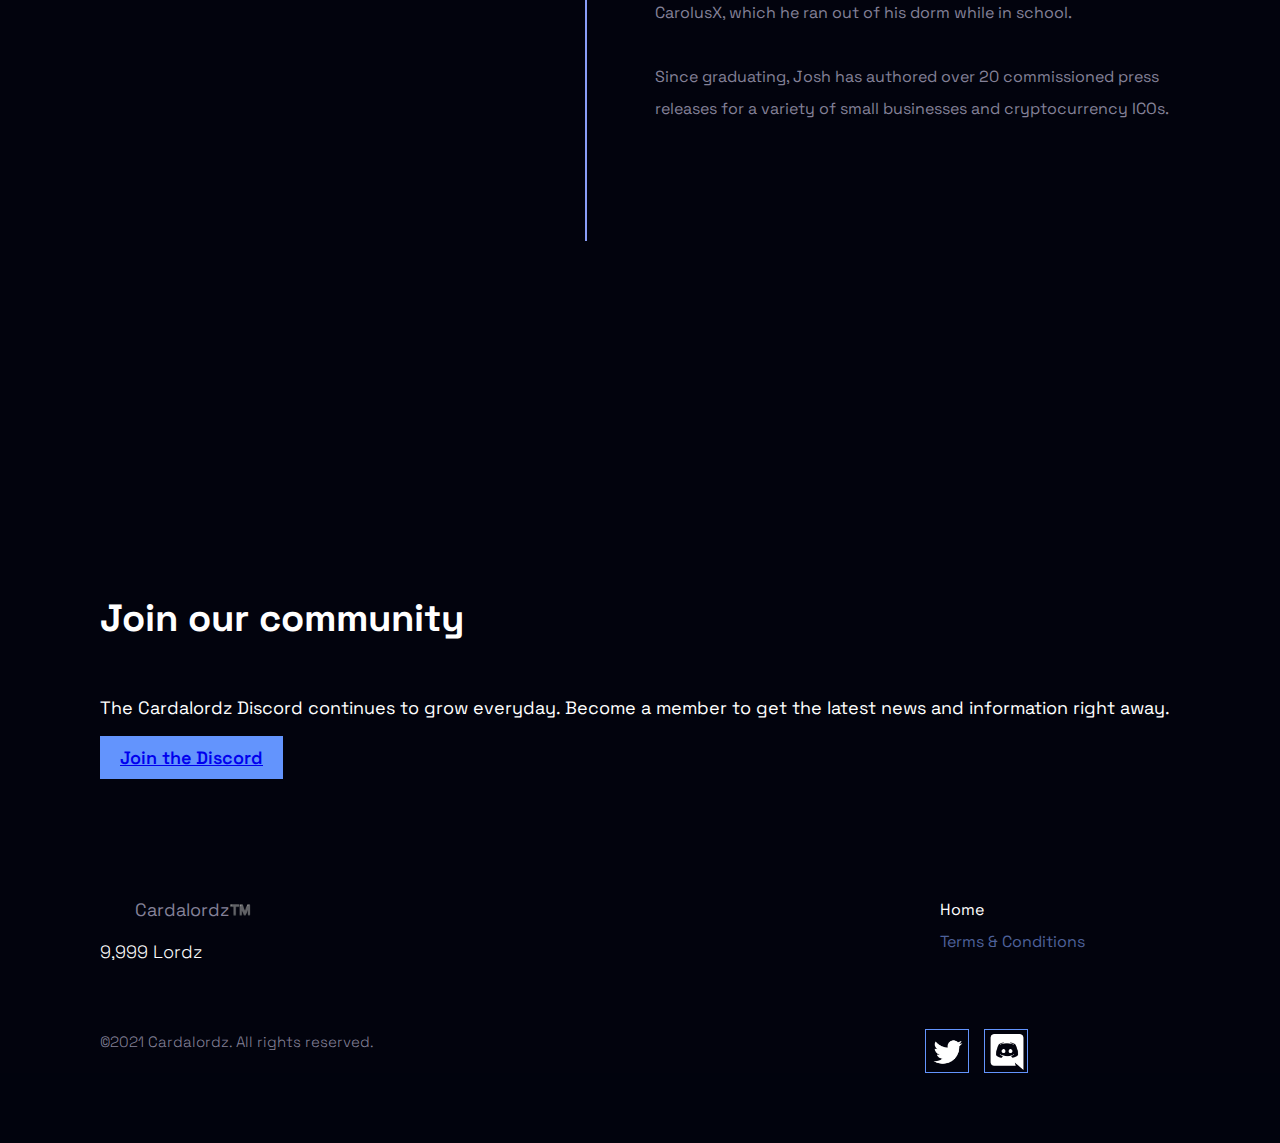
==== commit 100e7893: "make mobile responsive" ====
--- a/aboutus.html
+++ b/aboutus.html
@@ -1,6 +1,7 @@
 <!DOCTYPE html>
 <html lang="en" class="sr">
     <head>
+        <link rel="stylesheet" href="https://maxcdn.bootstrapcdn.com/bootstrap/4.0.0/css/bootstrap.min.css" integrity="sha384-Gn5384xqQ1aoWXA+058RXPxPg6fy4IWvTNh0E263XmFcJlSAwiGgFAW/dAiS6JXm" crossorigin="anonymous">
         <link rel="preconnect" href="https://fonts.googleapis.com">
         <link rel="preconnect" href="https://fonts.gstatic.com" crossorigin>
         <link href="https://fonts.googleapis.com/css2?family=Space+Grotesk:wght@500;600;700&display=swap" rel="stylesheet">
@@ -16,111 +17,230 @@
         <link href="css/countdown.css" rel="stylesheet">
         <link rel="stylesheet" href="./css/mystyle.css">
 
+        <style>
+            .nav-link{
+                color:#030924;
+            }
+            .social-link{
+                color:#899df7;
+                border:1px solid white;
+            }
+            .social-link:hover{
+                background-color:#899df7;
+                border: 1px solid #899df7;
+            }
+            .social-link-1{
+                background-color:white;
+                border:1px solid white;
+                margin-bottom:20px;
+            }
+            .logo-span{
+                    font-size:40px;
+                }
+                .nav-link{
+                    font-size:23px;
+                }
+                #hero{
+                    height:550px;
+                }
+                .question{
+                    font-size:40px;
+                    font-weight:600;
+                }
+                .answer{
+                    font-size:40px;
+                    font-weight:600;
+                }
+
+            @media (max-width:500px){
+                .social-link{
+                    display:none;
+                }
+                .question{
+                    font-size:30px;
+                    font-weight:600;
+                }
+                .answer{
+                    font-size:30px;
+                    font-weight:600;
+                }
+                
+                .first-row{
+                    margin-bottom:0px;
+                    padding:0px;
+                    margin-top:30px;
+                }
+                .first-col{
+                    font-size:10px;
+                }
+                #discord2{
+                    padding:0px;
+                    padding-bottom:50px;
+                }
+                .discord-link{
+                    margin-top:10px;
+                }
+                .member-name{
+                    font-size:30px;
+                }
+                .first,.second, .third{
+                   position: relative;
+                   bottom:40px;
+                }
+                .assad-row{
+                    position:relative;
+                    bottom:120px;
+                }
+                .aussie-row{
+                    position:relative;
+                    bottom:120px;
+                }
+                .circle-row{
+                    position: relative;
+                    bottom:250px;
+                }
+                .fourth{
+                    position:relative;
+                    bottom:20px;
+                }
+                .jack-row{
+                    margin-top:200px;
+                }
+                .vl{
+                    display:none;
+                }
+                .kelly-row{
+                    margin-top:60px;
+                }
+                .link{
+                    text-align: center;
+                }
+                .member-name{
+                    font-size:30px;
+                }
+                .logo-span{
+                    font-size:20px;
+                }
+                .logo-img{
+                    height:50px;
+                }
+                .nav-link{
+                    font-size:18px;
+                }
+                .social-link{
+                    width:20%;
+                    margin-top:20px;
+                }
+                .counter{
+                    margin-top:30px;
+                }
+                #hero{
+                    height:430px;
+                }
+            }
+        </style>
+
     </head>
-    <body style="height: 100%;">
+    <body style="height: 100%;background-color: #02030d;">
     <noscript>
         "<b>We apologize, but the Cardalordz™️ site does not work without JavaScript enabled. Please enable JavaScript to continue.</b>"
     </noscript>
+
+    <section id="hero">
+        <div class="container-fluid">
+        <nav class="navbar navbar-expand-lg" style="padding-top:30px;">
+            <a class="navbar-brand" style="text-decoration: none;" href="#"><img src="./assets/img/logo-tree.png" class="logo-img"><span class="logo-span" style="color:white;font-weight:600;text-decoration: none;margin-left:20px;margin-top:30px;">Cardalordz</span></a>
+            <button class="navbar-toggler" type="button" data-toggle="collapse" data-target="#navbarSupportedContent" aria-controls="navbarSupportedContent" aria-expanded="false" aria-label="Toggle navigation">
+                <span class="navbar-toggler-icon"><i class="fa fa-2x fa-bars" style="color: #030924;" aria-hidden="true"></i></span>
+              </button>
+          
+            <div class="collapse navbar-collapse" id="navbarSupportedContent">
+              <ul class="navbar-nav ml-auto">
+                <li class="nav-item">
+                  <a class="nav-link link1" style="text-decoration: none;margin-right:20px;" href="index.html">Home <span class="sr-only"></span></a>
+                </li>
+                <li class="nav-item">
+                  <a class="nav-link" style="text-decoration: none;margin-right:20px;" href="aboutus.html">About Us</a>
+                </li>
+                <li class="nav-item">
+                    <a class="nav-link" style="text-decoration: none;margin-right:20px;" href="covenant.html">Convenant</a>
+                  </li>
+                  <li class="nav-item">
+                    <a class="nav-link" style="text-decoration: none;margin-right:20px;"  href="faqs.html">FAQs</a>
+                  </li>
+                  
+                  <li class="nav-item">
+                    <a class="nav-link social-link" style="text-decoration: none;margin-right:20px;font-size:23px;padding:10px;border-radius: 5px;"  href="https://twitter.com/cardalordz"><img src="./assets/img/twitter.png" style="height:30px;"></a>
+                  </li>
+
+                  <li class="nav-item">
+                    <a class="nav-link social-link" style="text-decoration: none;margin-right:20px;font-size:23px;padding:10px;border-radius: 5px;"  href="https://discord.com/invite/cardalordz"><img src="./assets/img/discord.png" style="height:30px;"></a>
+                  </li>
+
+              </ul>
+              
+            </div>
+          </nav>
+
+          <div class="counter" style="font-size:30px;">
+            <h3 style="font-size:10px; margin-top:0px;">
+                <a style="font-size:20px;" href="https://logwork.com/countdown-r29s" class="countdown-timer" data-timezone="Asia/Kolkata" data-textcolor="#000000" data-date="2021-11-06 12:46" data-background="#687fc2" data-digitscolor="#ffffff" data-unitscolor="#ffffff">Countdown</a>
+            </h3>
+          </div>
+
+        </div>
+    </section>
+
+    <div class="container">
+        <div class="row first-row">
+        <div class="col-md-6 col-sm-12 col-12 col-lg-6 first-col">
+            <div class="question">Meet the Team</div>
+            <div class="answer degrade ">Meet the Team</div>
+        </div>
+        <div class="col-md-6 col-sm-12 col-12 col-lg-6">
+            <p>Behind every great project lies a great team. CardaLordz took the time to recruit well-rounded 
+                team members that have proven track records of success. 
+                Below, you will be able to explore the many talented team members of the CardaLordz team.
+            </p>
+        </div>
+    </div>
+    </div>
     <div id="app" data-v-app>
         <div id="project">
             <div id="home">
-                <section id="hero">
-                    <header class="container row sr-top-slow" data-sr-id="0" >
-                        <div class="logo row">
-                            <div class="carda-logo"></div>
-                            <div class="typo">Cardalordz</div>
-                            <div class="nav-top-left">
-                              <a href="/index.html">Home</a>
-                            </div>
-                            <div class="nav-top-left">
-                                <a href="/aboutus.html">About Us</a>
-                            </div>
-                            <div class="nav-top-left">
-                              <a href="/covenant.html">Covenant</a>
-                            </div>
-                            <div class="nav-top-left">
-                                <a href="/faqs.html">FAQs</a>
-                            </div>
-                        </div>
-                        <div class="socialnav row">
-                            <div class="link">
-                                <a href="https://twitter.com/cardalordz" name="twitternav" rel="noopener" target="_blank" class="twitter row"></a>
-                            </div>
-                            <div class="link">
-                                <a href="https://discord.com/invite/cardalordz" name="discordnav" rel="noopener" target="_blank" class="discord row"></a>
-                            </div>
-                            <div id="connect-btn">
-                                <button class="wallet">
-                                    <span class="dot"></span>
-                                    Buy Cardalordz
-                                </button>
-                            </div>
-                        </div>
-                    </header>
-
-                    <a class="hero-main-btn clickable" id="hero-main-btn" href="#" target="_blank">
-                        <div class="element">
-                            <div id="clockdiv">
-                                <div>
-                                  <span class="days"></span>
-                                  <div class="smalltext">Days</div>
-                                </div>
-                                <div>
-                                  <span class="hours"></span>
-                                  <div class="smalltext">Hours</div>
-                                </div>
-                                <div>
-                                  <span class="minutes"></span>
-                                  <div class="smalltext">Minutes</div>
-                                </div>
-                                <div>
-                                  <span class="seconds"></span>
-                                  <div class="smalltext">Seconds</div>
-                                </div>
-                              </div>
-                        </div>
-                    </a>
-
-                    <div style="transform: translateY(0px);">
-                        <img src="/assets/img/castles-top-s.png" alt="castles banner">
-                        <!--
-                        <video id="hero-video" tabindex="0" preload playsinline>
-                            <source src="/assets/img/castles-top-s.png" type="video/mp4">
-                        </video>
-                        -->
-                    </div>
-                </section>
+                
                 <section id="team" class="container">
-                    <div class="intro row">
-                        <div class="title">
-                            <div class="question sr-top-fast" data-sr-id="4">Meet the Team</div>
-                            <div class="answer degrade sr-top-fast-delayed" data-sr-id="9">Meet the Team</div>
-                        </div>
-                        <div class="presentation sr-right-super-delayed" data-sr-id="26">
-                            <p>Behind every great project lies a great team. CardaLordz took the time to recruit well-rounded 
-                                team members that have proven track records of success. 
-                                Below, you will be able to explore the many talented team members of the CardaLordz team.
-                            </p>
-                        </div>
-                    </div>
-                    <div class="member row">
-                        <div class="who column sr-left-fast" data-sr-id="27">
-                            <div class="top row">
-                                <h2>Sean Kirtz</h2>
-                                <div class="social row">
-                                    <div class="link">
-                                        <a href="https://twitter.com/SEANSTWITTER" class="network twitter row" name="twitter-sean_" rel="noopenr" target="_blank"></a>
-                                    </div>
-                                </div>
-                            </div>
-                            <img src="/assets/img/sean-about-us.png" alt="Profile picture of Sean">
-                        </div>
-                        <div class="sean-spacer sr-opacity-delayed" data-sr-id="29"></div>
-                        <div class="works column sr-right-fast-delayed sean" data-sr-id="24">
-                            <div class="top row">
-                                <h3>Bio</h3>
-                            </div>
-                            <section class="carousel examples" aria-label="Gallery">
+                    
+                   
+                   
+
+
+                    <div class="row">
+                        <div class="col-md-6 col-sm-12 col-12 col-lg-6">
+                            <div class="row">
+                                <div class="col-md-8 col-8 col-sm-8 col-lg-8">
+                                    <h2 class="member-name">Sean Kirtz</h2>
+                                </div>
+                                <div class="col-md-4 col-4 col-sm-4 col-lg-4 social" >
+                                    <div class="link twitter-link mx-auto">
+                                        <a href="https://twitter.com/SEANSTWITTER" style="text-align: right;">
+                                             <img src="./assets/img/twitter-white.png" style="height:40px;width:40px;padding-left:4px;padding-top:4px;"></a>
+                                        
+                                    </div>
+                                </div>
+                            </div>
+                            <div class="row">
+                                <img src="/assets/img/sean-about-us.png" class="member-img" alt="Profile picture of Sean">
+                                <div class="vl"></div>
+                            </div>
+                        </div>
+                        
+                        <div class="col-md-6 col-sm-12 col-12 col-lg-6">
+                           
+                            <div class="top row bio-header">
+                                <h3>Bio</h3>
+                            </div>
+                            <section class="carousel examples first" aria-label="Gallery">
                                 <p class="example-p">
                                     Sean graduated from Florida Atlantic University as a Magna Cum Laude and received job 
                                     opportunities from established companies. However, Kapota refused the offers and ventured
@@ -137,24 +257,34 @@
                             </section>
                         </div>
                     </div>
-                    <div class="member row">
-                        <div class="who column sr-left-fast" data-sr-id="27">
-                            <div class="top row">
-                                <h2>Dr. Kelly</h2>
-                                <div class="social row">
-                                    <div class="link">
-                                        <a href="https://twitter.com/KELLYTWITTER" class="network twitter row" name="twitter-kelly_" rel="noopenr" target="_blank"></a>
-                                    </div>
-                                </div>
-                            </div>
-                            <img src="/assets/img/dr-kelly-about-us.png" alt="Profile picture of Dr. Kelly">
-                        </div>
-                        <div class="spacer sr-opacity-delayed" data-sr-id="29"></div>
-                        <div class="works column sr-right-fast-delayed" data-sr-id="24">
-                            <div class="top row">
-                                <h3>Bio</h3>
-                            </div>
-                            <section class="carousel examples" aria-label="Gallery">
+                   
+
+                    <div class="row kelly-row">
+                        <div class="col-md-6 col-sm-12 col-12 col-lg-6">
+                            <div class="row">
+                                <div class="col-md-8 col-8 col-sm-8 col-lg-8">
+                                    <h2 class="member-name">Dr. Kelly</h2>
+                                </div>
+                                <div class="col-md-4 col-4 col-sm-4 col-lg-4 social">
+                                    <div class="link twitter-link mx-auto">
+                                        <a href="https://twitter.com/KELLYTWITTER">
+                                            <img src="./assets/img/twitter-white.png" style="height:40px;width:40px;padding-left:4px;padding-top:4px;"></a>
+                                        
+                                    </div>
+                                </div>
+                            </div>
+                            <div class="row">
+                                <img src="/assets/img/dr-kelly-about-us.png" class="member-img" alt="Profile picture of Dr. Kelly">
+                                <div class="vl"></div>
+                            </div>
+                        </div>
+                        
+                        <div class="col-md-6 col-sm-12 col-12 col-lg-6">
+                           
+                            <div class="top row bio-header">
+                                <h3>Bio</h3>
+                            </div>
+                            <section class="carousel examples second" aria-label="Gallery">
                                 <p>
                                     Dr Kelly has an extensive background in Emergency Room medicine with 25 years of 
                                     experience within the field. In 1996, DR Kelly founded his own telemedicine company 
@@ -172,24 +302,35 @@
                             </section>
                         </div>
                     </div>
-                    <div class="member row">
-                        <div class="who column sr-left-fast" data-sr-id="27">
-                            <div class="top row">
-                                <h2>Jack Graham</h2>
-                                <div class="social row">
-                                    <div class="link">
-                                        <a href="https://twitter.com/JACK GRAHAM" class="network twitter row" name="twitter-jack-g_" rel="noopenr" target="_blank"></a>
-                                    </div>
-                                </div>
-                            </div>
-                            <img src="/assets/img/jack-g-about-us.png" alt="Profile picture of Jack">
-                        </div>
-                        <div class="spacer sr-opacity-delayed" data-sr-id="29"></div>
-                        <div class="works column sr-right-fast-delayed" data-sr-id="24">
-                            <div class="top row">
-                                <h3>Bio</h3>
-                            </div>
-                            <section class="carousel examples" aria-label="Gallery">
+
+
+
+                    <div class="row jack-row">
+                        <div class="col-md-6 col-sm-12 col-12 col-lg-6">
+                            <div class="row">
+                                <div class="col-md-8 col-8 col-sm-8 col-lg-8">
+                                    <h2 class="member-name">Jack Graham</h2>
+                                </div>
+                                <div class="col-md-4 col-4 col-sm-4 col-lg-4 social">
+                                    <div class="link twitter-link mx-auto">
+                                        <a href="https://twitter.com/JACK GRAHAM">
+                                            <img src="./assets/img/twitter-white.png" style="height:40px;width:40px;padding-left:4px;padding-top:4px;"></a>
+                                        
+                                    </div>
+                                </div>
+                            </div>
+                            <div class="row">
+                                <img src="/assets/img/jack-g-about-us.png" class="member-img" alt="Profile picture of Jack">
+                                <div class="vl third-v1"></div>
+                            </div>
+                        </div>
+                        
+                        <div class="col-md-6 col-sm-12 col-12 col-lg-6">
+                           
+                            <div class="top row bio-header">
+                                <h3>Bio</h3>
+                            </div>
+                            <section class="carousel examples third" aria-label="Gallery">
                                 <p class="jack-graham">
                                     Jack is a highly-motivated entrepreneur who joins us after supervising the 2020 US Census 
                                     operation and managing the accounts of several moving companies for the past year. 
@@ -201,77 +342,109 @@
                             </section>
                         </div>
                     </div>
-                    <div class="member row">
-                      <div class="who column sr-left-fast" data-sr-id="27">
-                          <div class="top row">
-                              <h2>Assad Ivan</h2>
-                              <div class="social row">
-                                  <div class="link">
-                                      <a href="https://twitter.com/AssadIVANTWITTER" class="network twitter row" name="twitter-assad_" rel="noopenr" target="_blank"></a>
-                                  </div>
-                              </div>
-                          </div>
-                          <img src="/assets/img/assad-about-us.png" alt="Profile picture of Assad">
-                      </div>
-                      <div class="spacer sr-opacity-delayed" data-sr-id="29"></div>
-                      <div class="works column sr-right-fast-delayed" data-sr-id="24">
-                          <div class="top row">
-                              <h3>Bio</h3>
-                          </div>
-                          <section class="carousel examples" aria-label="Gallery">
-                              <p class="assad-ivan">
-                                Assad works as Manager in North American Management (Proactiv Solutions), 
-                                Marketing Director at Kings Code, Web Developer, E-commerce, SEO, and 
-                                Cryptocurrency currently speak at Public Events. Partner in the Prestigious 
-                                Nakamoto Labs, CEO of Little Ninjas CNFTs, and Project Manager of Cardalordz.
-                              </p>
-                          </section>
-                      </div>
-                  </div>
-                  <div class="member row">
-                    <div class="who column sr-left-fast" data-sr-id="27">
-                        <div class="top row">
-                            <h2>Aussie</h2>
-                            <div class="social row">
-                                <div class="link">
-                                    <a href="https://twitter.com/AUSSIE" class="network twitter row" name="twitter-AUSSIE_" rel="noopenr" target="_blank"></a>
-                                </div>
-                            </div>
-                        </div>
-                        <img src="/assets/img/aussie-about-us.jpeg" alt="Profile picture of Aussie">
-                    </div>
-                    <div class="spacer sr-opacity-delayed" data-sr-id="29"></div>
-                    <div class="works column sr-right-fast-delayed" data-sr-id="24">
-                        <div class="top row">
-                            <h3>Bio</h3>
-                        </div>
-                        <section class="carousel examples" aria-label="Gallery">
-                            <p class="aussie">
-                              With a formal background in mathematics, over a decade building tech startups 
-                              as a tech founder and a 2nd Cohort Plutus Pioneer — Aussie had a focus on 
-                              lean technology stacks focusing in the NFT utility space.
-                            </p>
-                        </section>
-                    </div>
-                </div>
-                    <div class="member row">
-                        <div class="who column sr-left-fast" data-sr-id="27">
-                            <div class="top row">
-                                <h2>Circle Purple</h2>
-                                <div class="social row">
-                                    <div class="link">
-                                        <a href="https://twitter.com/AffandiTWITTER" class="network twitter row" name="twitter-circle-purple_" rel="noopenr" target="_blank"></a>
-                                    </div>
-                                </div>
-                            </div>
-                            <img src="/assets/img/circle-purple-about-us.png" alt="Profile picture of Affandi">
-                        </div>
-                        <div class="spacer sr-opacity-delayed" data-sr-id="29"></div>
-                        <div class="works column sr-right-fast-delayed" data-sr-id="24">
-                            <div class="top row">
-                                <h3>Bio</h3>
-                            </div>
-                            <section class="carousel examples" aria-label="Gallery">
+
+
+
+
+                    <div class="row assad-row">
+                        <div class="col-md-6 col-sm-12 col-12 col-lg-6">
+                            <div class="row">
+                                <div class="col-md-8 col-8 col-sm-8 col-lg-8">
+                                    <h2 class="member-name">Assad Ivan</h2>
+                                </div>
+                                <div class="col-md-4 col-4 col-sm-4 col-lg-4 social">
+                                    <div class="link twitter-link mx-auto">
+                                        <a href="https://twitter.com/AssadIVANTWITTER">
+                                            <img src="./assets/img/twitter-white.png" style="height:40px;width:40px;padding-left:4px;padding-top:4px;"></a>
+                                        
+                                    </div>
+                                </div>
+                            </div>
+                            <div class="row">
+                                <img src="/assets/img/assad-about-us.png" class="member-img" alt="Profile picture of Assad">
+                                <div class="vl "></div>
+                            </div>
+                        </div>
+                        
+                        <div class="col-md-6 col-sm-12 col-12 col-lg-6">
+                           
+                            <div class="top row bio-header">
+                                <h3>Bio</h3>
+                            </div>
+                            <section class="carousel examples fourth" aria-label="Gallery">
+                                <p class="assad-ivan">
+                                  Assad works as Manager in North American Management (Proactiv Solutions), 
+                                  Marketing Director at Kings Code, Web Developer, E-commerce, SEO, and 
+                                  Cryptocurrency currently speak at Public Events. Partner in the Prestigious 
+                                  Nakamoto Labs, CEO of Little Ninjas CNFTs, and Project Manager of Cardalordz.
+                                </p>
+                            </section>
+                        </div>
+                    </div>
+
+
+                    <div class="row aussie-row">
+                        <div class="col-md-6 col-sm-12 col-12 col-lg-6">
+                            <div class="row">
+                                <div class="col-md-6 col-6 col-sm-6 col-lg-6">
+                                    <h2 class="member-name">Aussie</h2>
+                                </div>
+                                <div class="col-md-4 col-4 col-sm-4 col-lg-4 social">
+                                    <div class="link twitter-link mx-auto">
+                                        <a href="https://twitter.com/AUSSIE">
+                                            <img src="./assets/img/twitter-white.png" style="height:40px;width:40px;padding-left:4px;padding-top:4px;"></a>
+                                        
+                                    </div>
+                                </div>
+                            </div>
+                            <div class="row">
+                                <img src="/assets/img/aussie-about-us.jpeg" class="member-img" alt="Profile picture of Aussie">
+                                <div class="vl "></div>
+                            </div>
+                        </div>
+                        
+                        <div class="col-md-6 col-sm-12 col-12 col-lg-6">
+                           
+                            <div class="top row bio-header">
+                                <h3>Bio</h3>
+                            </div>
+                            <section class="carousel examples fifth" aria-label="Gallery">
+                                <p class="aussie">
+                                  With a formal background in mathematics, over a decade building tech startups 
+                                  as a tech founder and a 2nd Cohort Plutus Pioneer — Aussie had a focus on 
+                                  lean technology stacks focusing in the NFT utility space.
+                                </p>
+                            </section>
+                        </div>
+                    </div>
+
+
+                    <div class="row circle-row">
+                        <div class="col-md-6 col-sm-12 col-12 col-lg-6">
+                            <div class="row">
+                                <div class="col-md-8 col-8 col-sm-8 col-lg-8">
+                                    <h2>Circle Purple</h2>
+                                </div>
+                                <div class="col-md-4 col-4 col-sm-4 col-lg-4 social">
+                                    <div class="link twitter-link mx-auto">
+                                        <a href="https://twitter.com/AffandiTWITTER">
+                                            <img src="./assets/img/twitter-white.png" style="height:40px;width:40px;padding-left:4px;padding-top:4px;"></a>
+                                        
+                                    </div>
+                                </div>
+                            </div>
+                            <div class="row">
+                                <img class="member-img" src="/assets/img/circle-purple-about-us.png" alt="Profile picture of Affandi">
+                                <div class="vl sixth-v1"></div>
+                            </div>
+                        </div>
+                        
+                        <div class="col-md-6 col-sm-12 col-12 col-lg-6">
+                           
+                            <div class="top row bio-header">
+                                <h3>Bio</h3>
+                            </div>
+                            <section class="carousel examples sixth" aria-label="Gallery">
                                 <p>
                                     My name is Affandi, but most people know me as Circle Purple. I was born in Indonesia.
                                     My first experience as a digital artist was when I worked on several band albums
@@ -289,52 +462,70 @@
                             </section>
                         </div>
                     </div>
-                    <div class="member row">
-                      <div class="who column sr-left-fast" data-sr-id="27">
-                          <div class="top row">
-                              <h2>Josh Munson</h2>
-                              <div class="social row">
-                                  <div class="link">
-                                      <a href="https://twitter.com/JOSHTWITTER" class="network twitter row" name="twitter-josh-munson_" rel="noopenr" target="_blank"></a>
-                                  </div>
-                              </div>
-                          </div>
-                          <img src="/assets/img/josh-munson-about-us.png" alt="Profile picture of Josh Munson">
-                      </div>
-                      <div class="spacer sr-opacity-delayed" data-sr-id="29"></div>
-                      <div class="works column sr-right-fast-delayed" data-sr-id="24">
-                          <div class="top row">
-                              <h3>Bio</h3>
-                          </div>
-                          <section class="carousel examples" aria-label="Gallery">
-                              <p class="josh-munson">
-                                Josh has a bachelor’s degree in Economics through Virginia Commonwealth University’s school of 
-                                business. While in school, Josh was an active member of the student managed investment portfolio, 
-                                the investment banking society, and founded the small cap, small business club. He also founded an 
-                                art promotion website, CarolusX, which he ran out of his dorm while in school. 
-                                <br>
-                                <br>
-                                Since graduating, Josh has authored over 20 commissioned press releases for a variety of small 
-                                businesses and cryptocurrency ICOs.
-                              </p>
-                          </section>
-                      </div>
-                  </div>
+                  
+                    
+                    <div class="row josh-row">
+                        <div class="col-md-6 col-sm-12 col-12 col-lg-6">
+                            <div class="row">
+                                <div class="col-md-8 col-8 col-sm-8 col-lg-8">
+                                    <h2 class="member-name">Josh Munson</h2>
+                                </div>
+                                <div class="col-md-4 col-4 col-sm-4 col-lg-4 social">
+                                    <div class="link twitter-link mx-auto">
+                                        <a href="https://twitter.com/JOSHTWITTER">
+                                            <img src="./assets/img/twitter-white.png" style="height:40px;width:40px;padding-left:4px;padding-top:4px;"></a>
+                                        
+                                    </div>
+                                </div>
+                            </div>
+                            <div class="row">
+                                <img src="/assets/img/josh-munson-about-us.png" alt="Profile picture of Josh Munson" class="member-img">
+                                <div class="vl  seventh-v1"></div>
+                            </div>
+                        </div>
+                        
+                        <div class="col-md-6 col-sm-12 col-12 col-lg-6">
+                           
+                            <div class="top row bio-header">
+                                <h3>Bio</h3>
+                            </div>
+                            <section class="carousel examples seventh" aria-label="Gallery">
+                                <p class="josh-munson">
+                                  Josh has a bachelor’s degree in Economics through Virginia Commonwealth University’s school of 
+                                  business. While in school, Josh was an active member of the student managed investment portfolio, 
+                                  the investment banking society, and founded the small cap, small business club. He also founded an 
+                                  art promotion website, CarolusX, which he ran out of his dorm while in school. 
+                                  <br>
+                                  <br>
+                                  Since graduating, Josh has authored over 20 commissioned press releases for a variety of small 
+                                  businesses and cryptocurrency ICOs.
+                                </p>
+                            </section>
+                        </div>
+                    </div>
+
+
                 </section>
-                <section id="discord">
+                <section id="discord2">
                     <div class="container">
-                        <h2 class="sr-top-fast" data-sr-id="5">
-                            Join our community
-                        </h2> 
-                        <p class="sr-top-fast-delayed" data-sr-id="10">The Cardalordz Discord continues to grow everyday.
-                            Become a member to get the latest news and information right away.
-                        </p>
-                        <div class="sr-top-more-delayed" data-sr-id="13">
-                            <a href="https://discord.com/invite/cardalordz" rel="noopener" target="_blank" class="cta">Join the Discord</a>
-                        </div>
-                        <div class="lord sr-bottom-more-delayed" data-sr-id="31"></div>
+                        <div class="row">
+                            <div class="col-md-12 col-sm-12 col-12 col-lg-12">
+                                <h2 class="sr-top-fast" data-sr-id="5">
+                                    Join our community
+                                </h2> 
+                            </div>
+                            <div class="col-md-12 col-sm-12 col-12 col-lg-12">
+                                <p>
+                                    The Cardalordz Discord continues to grow everyday.
+                                    Become a member to get the latest news and information right away.
+                                </p>
+                                
+                                <a  href="https://discord.com/invite/cardalordz" rel="noopener" target="_blank" class="disc-btn">Join the Discord</a>
+                            </div>
+                        </div>
                     </div>
                 </section>
+                
                 <footer>
                     <div class="container row">
                         <div class="infos column sr-top-fast" data-sr-id="6">
@@ -354,10 +545,15 @@
                                 </div>
                                 <div class="social row">
                                     <div class="link">
-                                        <a href="https://twitter.com/cardalordz" name="twitter" rel="noopener" target="_blank" class="twitter row"></a>
-                                    </div>
-                                    <div class="link">
-                                        <a href="https://discord.com/invite/cardalordz" name="Discord" rel="noopener" target="_blank" class="discord row"></a>
+                                        <a href="https://twitter.com/cardalordz">
+                                            <img src="./assets/img/twitter-white.png" style="height:40px;width:40px;padding-left:4px;padding-top:4px;"></a>
+                                       
+                                        
+                                    </div>
+                                    <div class="link discord-link">
+                                        <a href="https://discord.com/invite/cardalordz">
+                                            <img src="./assets/img/discord-white.png" style="height:40px;width:40px;padding-left:4px;padding-top:4px;"></a>
+                                      
                                     </div>
                                 </div>
                         </div>
@@ -366,7 +562,9 @@
             </div>
         </div>
     </div>
+    <script src="https://cdn.logwork.com/widget/countdown.js"></script>
     <script>
+        
         var acc = document.getElementsByClassName("accordion");
         var i;
     
@@ -390,5 +588,9 @@
     <script async defer src="/js/unpkg-scrollreveal.js"></script>
     <script async defer src="/js/flickity.pkgd.min.js"></script>
     <script async defer src="/js/scripts.js"></script>
+
+    <script src="https://code.jquery.com/jquery-3.2.1.slim.min.js" integrity="sha384-KJ3o2DKtIkvYIK3UENzmM7KCkRr/rE9/Qpg6aAZGJwFDMVNA/GpGFF93hXpG5KkN" crossorigin="anonymous"></script>
+    <script src="https://cdnjs.cloudflare.com/ajax/libs/popper.js/1.12.9/umd/popper.min.js" integrity="sha384-ApNbgh9B+Y1QKtv3Rn7W3mgPxhU9K/ScQsAP7hUibX39j7fakFPskvXusvfa0b4Q" crossorigin="anonymous"></script>
+    <script src="https://maxcdn.bootstrapcdn.com/bootstrap/4.0.0/js/bootstrap.min.js" integrity="sha384-JZR6Spejh4U02d8jOt6vLEHfe/JQGiRRSQQxSfFWpi1MquVdAyjUar5+76PVCmYl" crossorigin="anonymous"></script>
     </body>
 </html>--- a/css/mystyle.css
+++ b/css/mystyle.css
@@ -1,5 +1,12 @@
 .example-p{
     font-size:10px;
+}
+.first{
+    margin-bottom:100px;
+}
+.bio-header{
+    position: relative;
+    bottom:20px;
 }
 .jack-graham{
     margin-bottom:180px;
@@ -12,4 +19,93 @@
 }
 .josh-munson{
     margin-bottom:40px;
+}
+.covenant-scroll img{
+    height:100vh;
+    width:100%;
+}
+#hero{
+    background-image:url("../assets/img/castles-top-s.png");
+    background-repeat:no-repeat;
+    background-size:cover;
+    background-position: center;
+}
+.logo-img{
+    height:100px;
+}
+.nav-link{
+    text-decoration: none;
+}
+.second{
+    margin-bottom:40px;
+}
+.third{
+    margin-bottom:20px;
+}
+.fourth{
+    margin-bottom:60px;
+}
+.fifth{
+    margin-bottom:30px;
+}
+.sixth{
+    margin-bottom:30px;
+}
+.seventh{
+    margin-bottom:60px;
+}
+.member-img{
+    height:300px;
+    width:400px;
+}
+.twitter-link{
+    margin-top:30px;
+}
+.vl {
+    border-left: 2px solid #899df7;
+    height: 500px;
+    position: relative;
+    left:100px;
+    bottom:100px;
+  }
+  .third-v1{
+    position: relative;
+    bottom:135px;
+  }
+  .sixth-v1{
+    position: relative;
+    bottom:95px;
+  }
+  .seventh-v1{
+    position: relative;
+    bottom:95px;
+  }
+#hero{
+    height:550px;
+}
+#discord2{
+    background-image: url(../assets/img/discord_background.png);
+    background-position: center;
+    background-repeat: no-repeat;
+    background-size: cover;
+    padding:30px;
+    padding-bottom:50px;
+}
+#discord2 p{
+    color:white;
+}
+.disc-btn{
+    margin-top:20px;
+    text-decoration: none;
+    background-color: #6394fd;
+    color:white;
+    padding:10px 20px;
+    font-weight:600;
+}
+.first-row{
+    margin-bottom:0px;
+    margin-top:30px;
+}
+.first-col{
+    margin-top:40px;
 }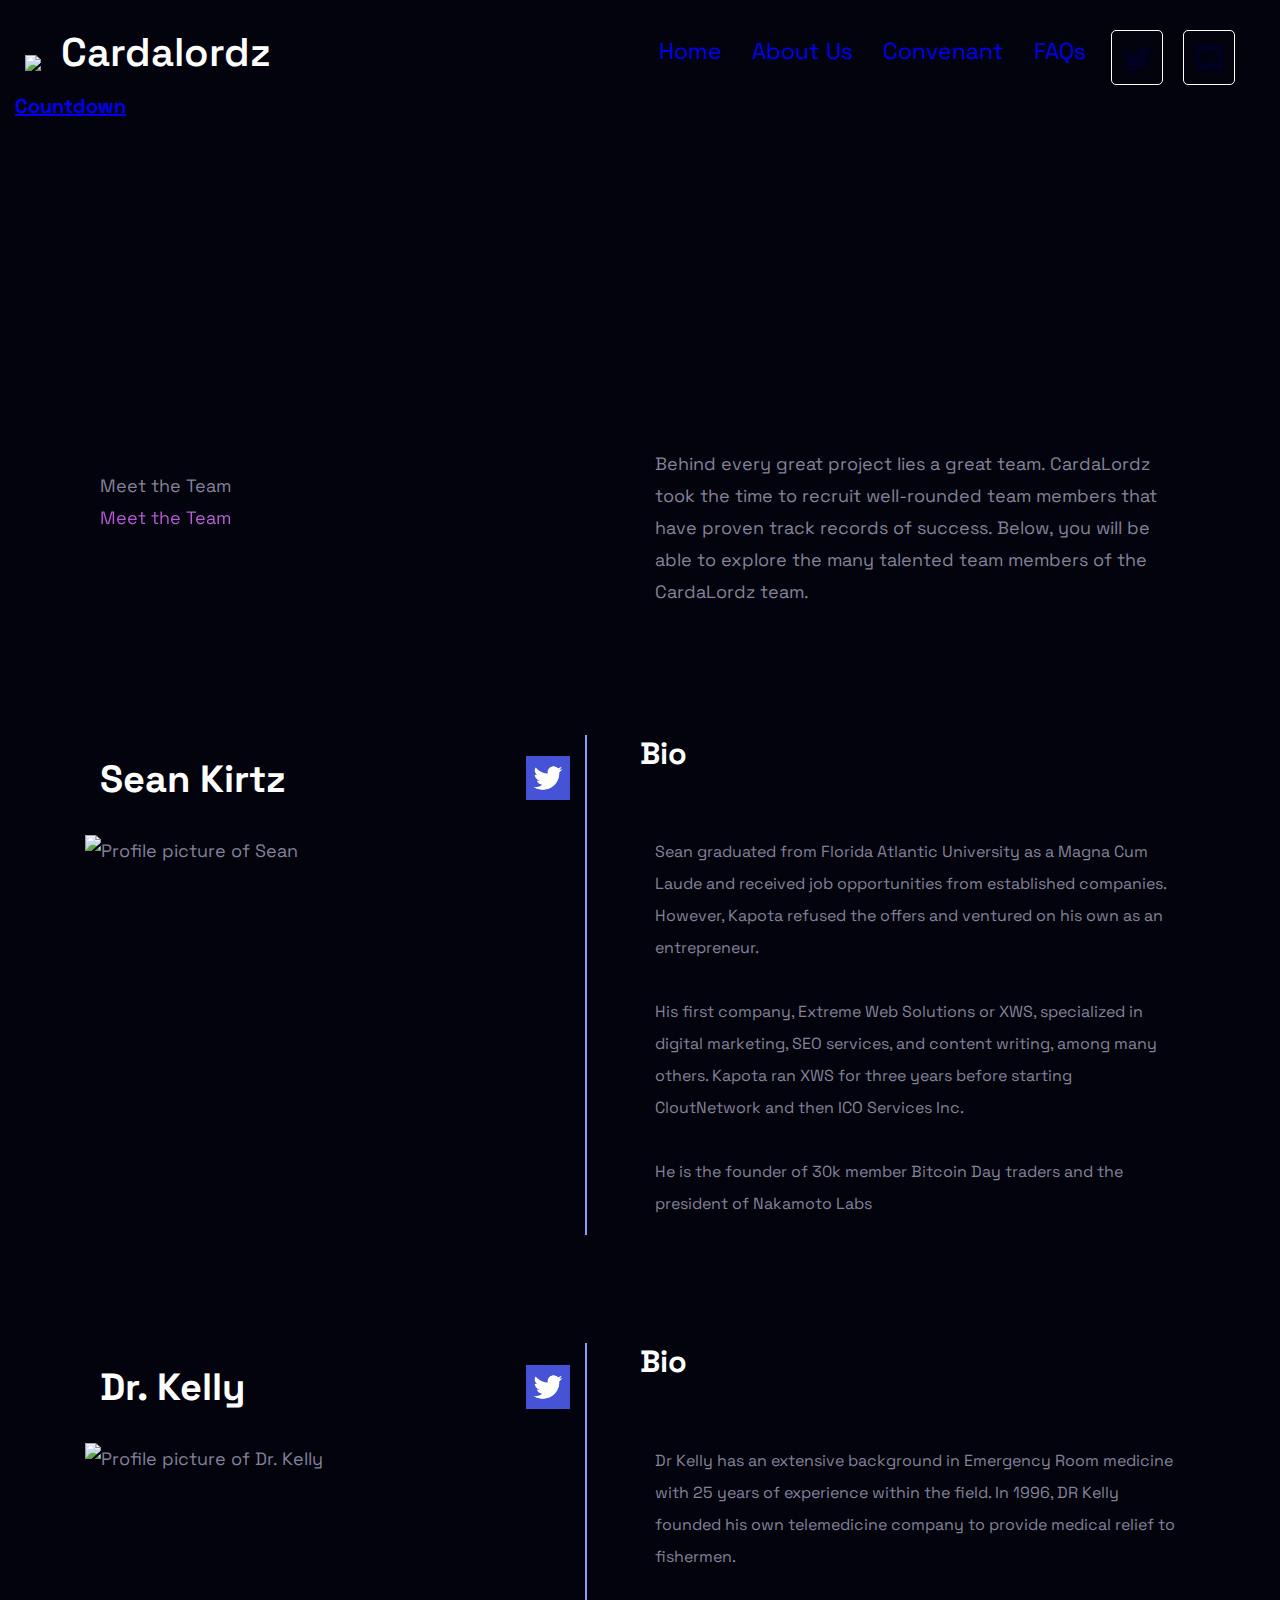
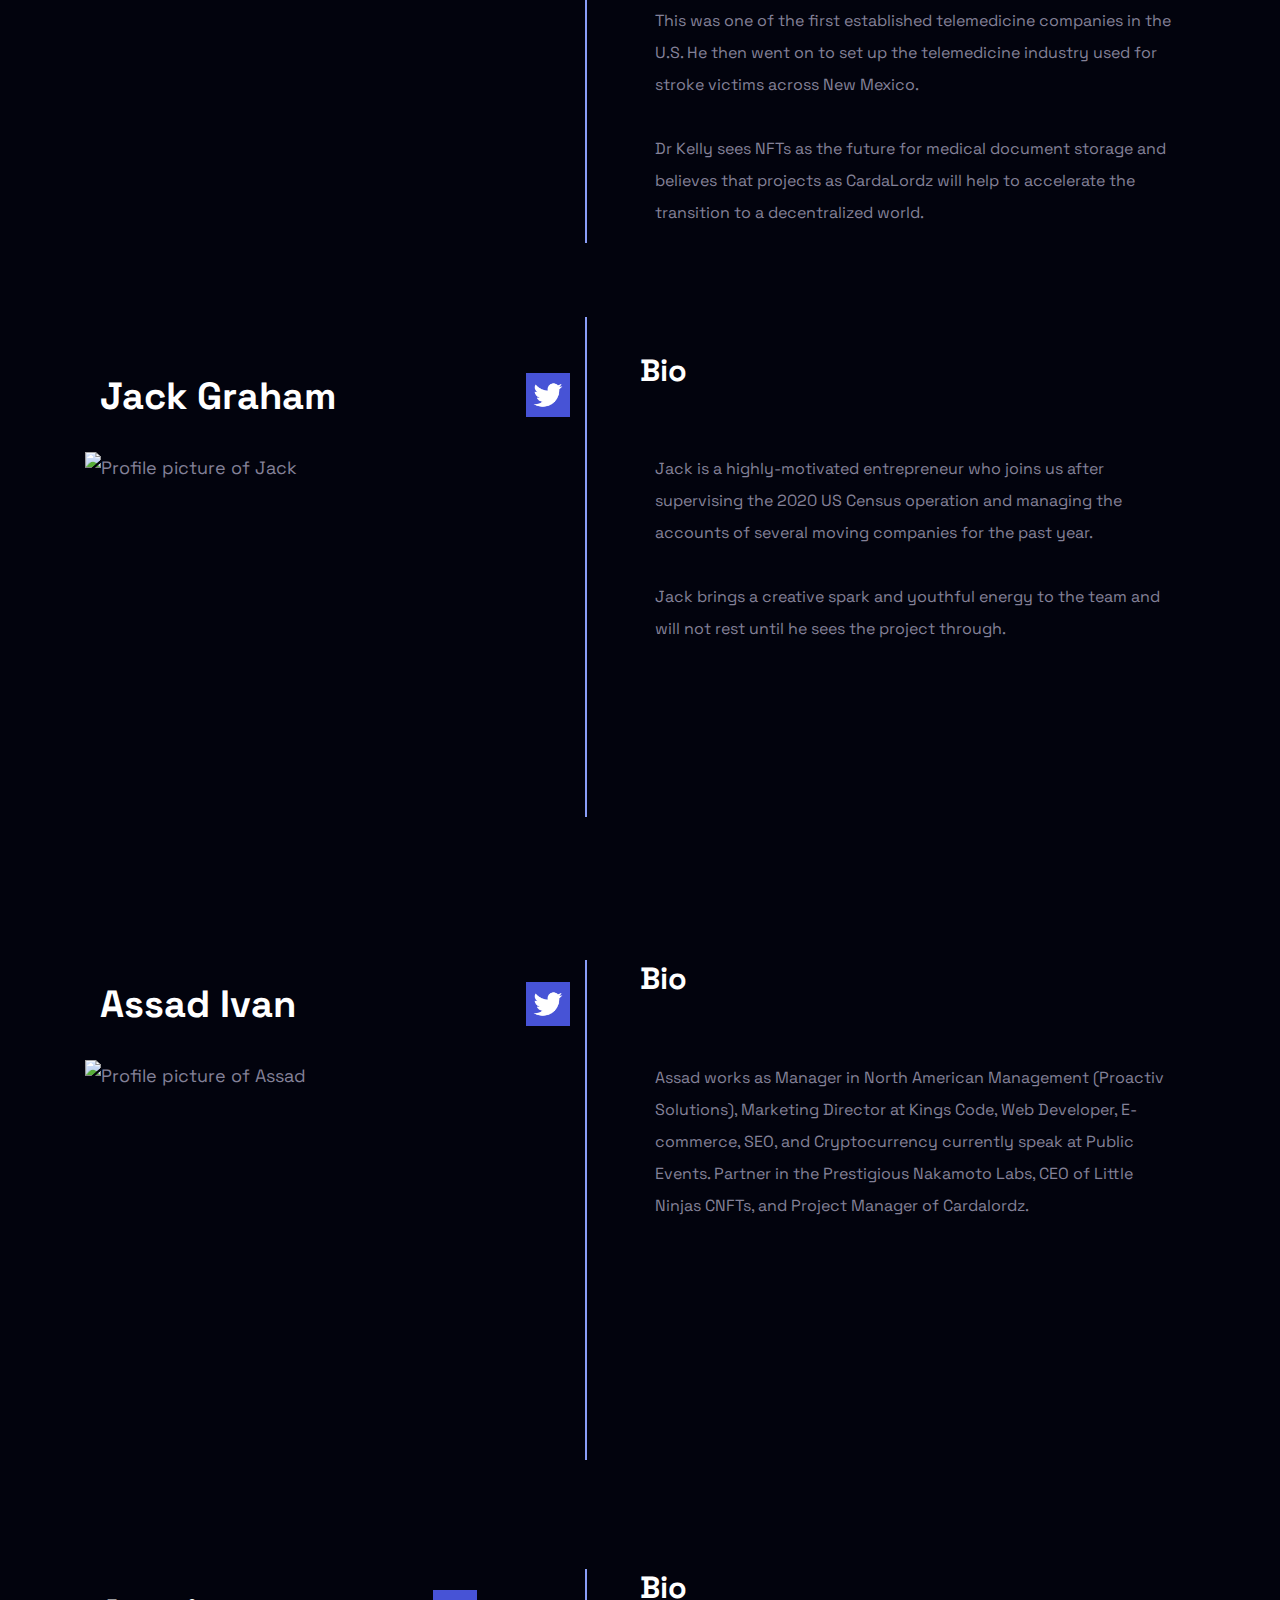
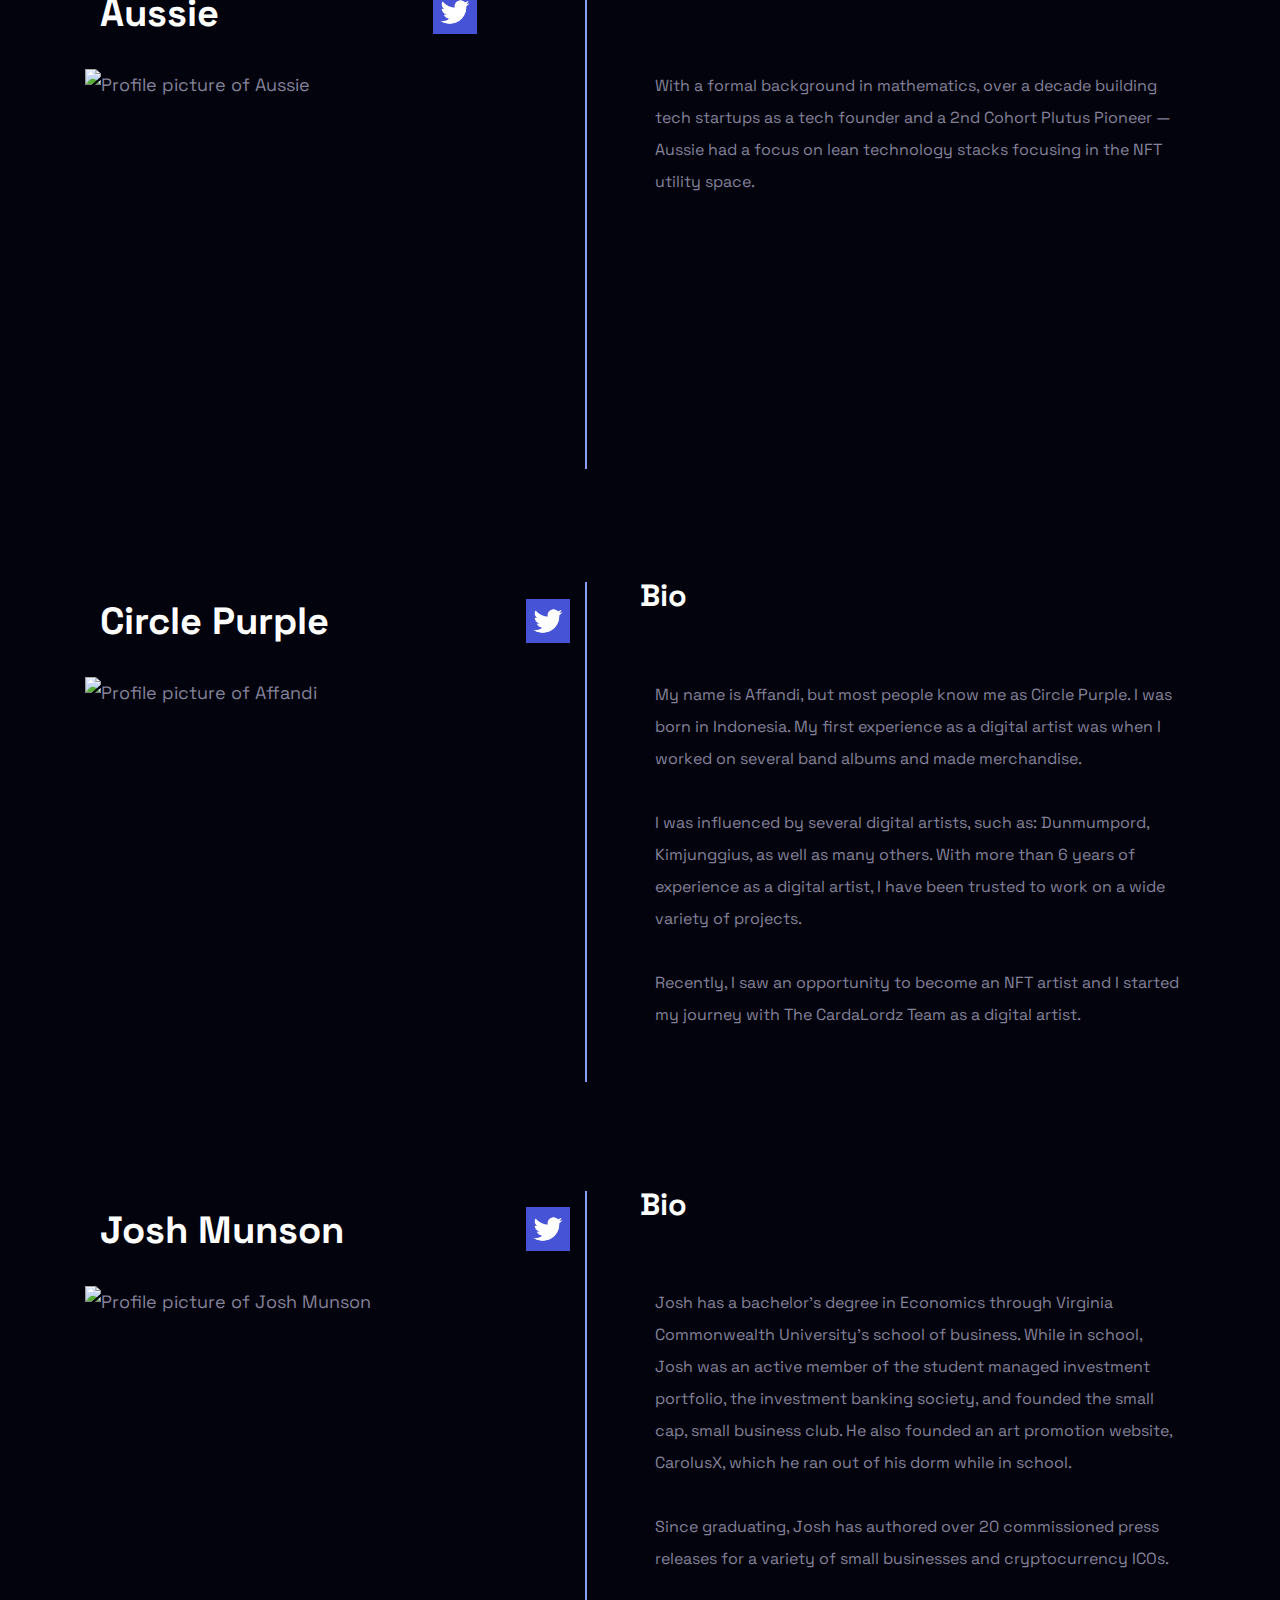
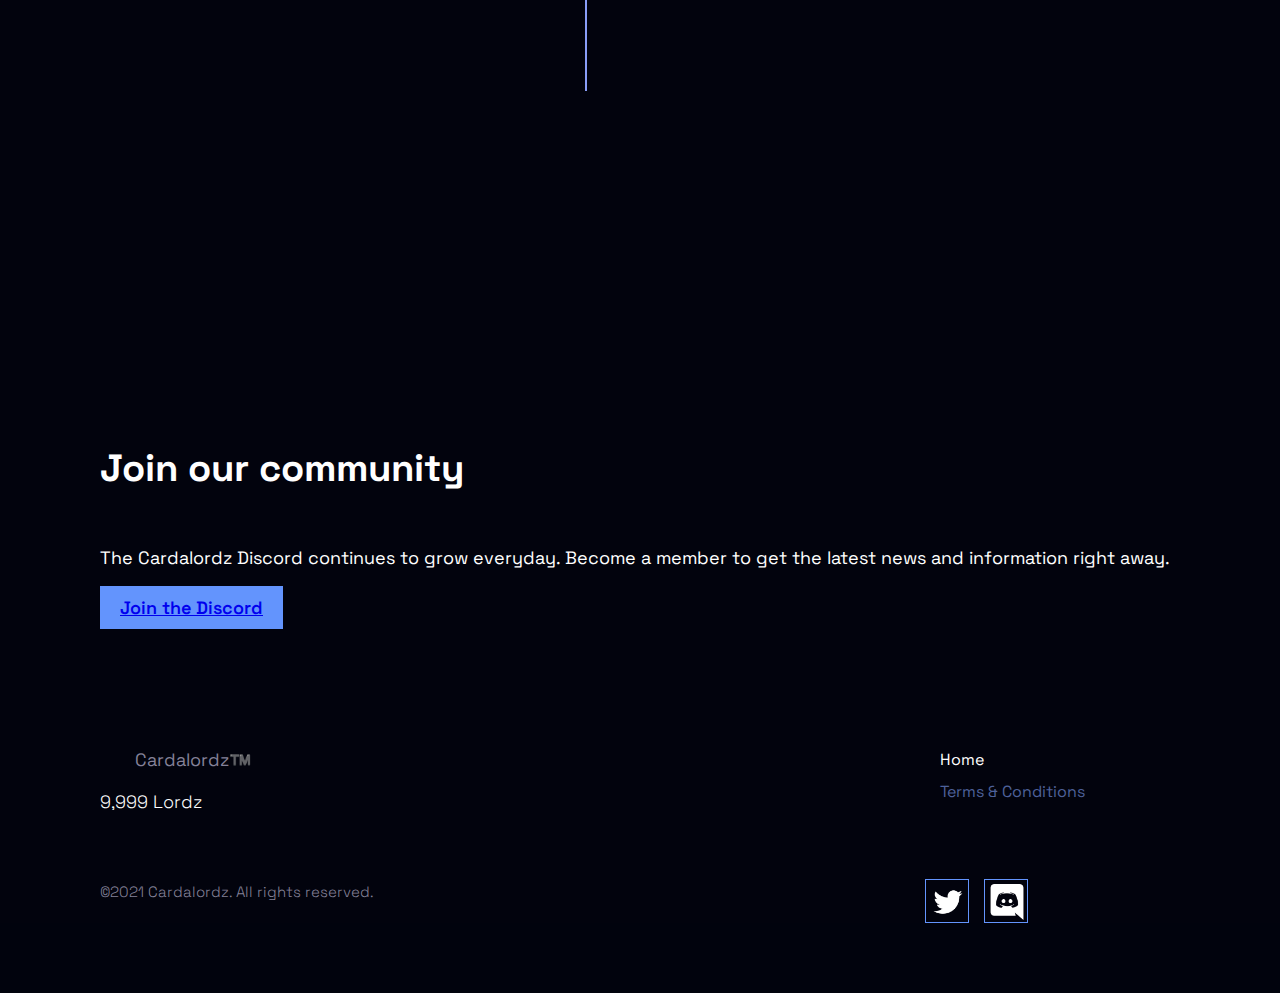
==== commit 11bd2879: "made some changes" ====
--- a/aboutus.html
+++ b/aboutus.html
@@ -18,126 +18,9 @@
         <link rel="stylesheet" href="./css/mystyle.css">
 
         <style>
-            .nav-link{
-                color:#030924;
-            }
-            .social-link{
-                color:#899df7;
-                border:1px solid white;
-            }
-            .social-link:hover{
-                background-color:#899df7;
-                border: 1px solid #899df7;
-            }
-            .social-link-1{
-                background-color:white;
-                border:1px solid white;
-                margin-bottom:20px;
-            }
-            .logo-span{
-                    font-size:40px;
-                }
-                .nav-link{
-                    font-size:23px;
-                }
-                #hero{
-                    height:550px;
-                }
-                .question{
-                    font-size:40px;
-                    font-weight:600;
-                }
-                .answer{
-                    font-size:40px;
-                    font-weight:600;
-                }
-
-            @media (max-width:500px){
-                .social-link{
-                    display:none;
-                }
-                .question{
-                    font-size:30px;
-                    font-weight:600;
-                }
-                .answer{
-                    font-size:30px;
-                    font-weight:600;
-                }
+           
+
                 
-                .first-row{
-                    margin-bottom:0px;
-                    padding:0px;
-                    margin-top:30px;
-                }
-                .first-col{
-                    font-size:10px;
-                }
-                #discord2{
-                    padding:0px;
-                    padding-bottom:50px;
-                }
-                .discord-link{
-                    margin-top:10px;
-                }
-                .member-name{
-                    font-size:30px;
-                }
-                .first,.second, .third{
-                   position: relative;
-                   bottom:40px;
-                }
-                .assad-row{
-                    position:relative;
-                    bottom:120px;
-                }
-                .aussie-row{
-                    position:relative;
-                    bottom:120px;
-                }
-                .circle-row{
-                    position: relative;
-                    bottom:250px;
-                }
-                .fourth{
-                    position:relative;
-                    bottom:20px;
-                }
-                .jack-row{
-                    margin-top:200px;
-                }
-                .vl{
-                    display:none;
-                }
-                .kelly-row{
-                    margin-top:60px;
-                }
-                .link{
-                    text-align: center;
-                }
-                .member-name{
-                    font-size:30px;
-                }
-                .logo-span{
-                    font-size:20px;
-                }
-                .logo-img{
-                    height:50px;
-                }
-                .nav-link{
-                    font-size:18px;
-                }
-                .social-link{
-                    width:20%;
-                    margin-top:20px;
-                }
-                .counter{
-                    margin-top:30px;
-                }
-                #hero{
-                    height:430px;
-                }
-            }
         </style>
 
     </head>
--- a/css/mystyle.css
+++ b/css/mystyle.css
@@ -2,7 +2,7 @@
     font-size:10px;
 }
 .first{
-    margin-bottom:100px;
+    margin-bottom:0px;
 }
 .bio-header{
     position: relative;
@@ -108,4 +108,231 @@
 }
 .first-col{
     margin-top:40px;
+}
+
+
+.nav-link{
+    color:#030924;
+}
+.social-link{
+    color:#899df7;
+    border:1px solid white;
+}
+.social-link:hover{
+    background-color:#899df7;
+    border: 1px solid #899df7;
+}
+.social-link-1{
+    background-color:white;
+    border:1px solid white;
+    margin-bottom:20px;
+}
+.logo-span{
+        font-size:40px;
+    }
+    .nav-link{
+        font-size:23px;
+    }
+    #hero{
+        height:550px;
+    }
+
+    @media only screen and (max-width:500px){
+.social-link{
+display:none;
+}
+.logo-span{
+font-size:14px;
+}
+.logo-img{
+height:50px;
+}
+.nav-link{
+font-size:18px;
+}
+.social-link{
+width:20%;
+margin-top:20px;
+}
+.counter{
+margin-top:30px;
+}
+#hero{
+height:430px;
+}
+
+.social-link{
+    display:none;
+}
+.logo-span{
+    font-size:20px;
+}
+.logo-img{
+    height:50px;
+}
+.nav-link{
+    font-size:18px;
+}
+.social-link{
+    width:20%;
+    margin-top:20px;
+}
+.counter{
+    margin-top:30px;
+}
+#hero{
+    height:430px;
+}
+.gif-img{
+    height:300px;
+    width:400px;
+}
+.carousel-card img{
+    height:300px;
+    width:300px;
+    border-radius:10px;
+}
+#roadmap{
+    margin-top:0px;
+}
+.roadmap-h2{
+    font-size:30px;
+}
+.first-img-1{
+    display:none;
+}
+.question{
+    font-size:30px;
+    font-weight:600;
+}
+.answer{
+    font-size:30px;
+    font-weight:600;
+}
+.member-name{
+    font-size:30px;
+}
+.first,.second, .third{
+   position: relative;
+   bottom:40px;
+}
+.assad-row{
+    position:relative;
+    bottom:120px;
+}
+.aussie-row{
+    position:relative;
+    bottom:120px;
+}
+.circle-row{
+    position: relative;
+    bottom:250px;
+}
+.fourth{
+    position:relative;
+    bottom:20px;
+}
+.jack-row{
+    margin-top:200px;
+}
+.vl{
+    display:none;
+}
+.kelly-row{
+    margin-top:60px;
+}
+.social-link{
+    display:none;
+}
+.question{
+    font-size:30px;
+    font-weight:600;
+}
+.answer{
+    font-size:30px;
+    font-weight:600;
+}
+
+.first-row{
+    margin-bottom:0px;
+    padding:0px;
+    margin-top:30px;
+}
+.first-col{
+    font-size:10px;
+}
+#discord2{
+    padding:0px;
+    padding-bottom:50px;
+}
+.discord-link{
+    margin-top:10px;
+}
+.member-name{
+    font-size:30px;
+}
+.first,.second, .third{
+   position: relative;
+   bottom:40px;
+}
+.assad-row{
+    position:relative;
+    bottom:120px;
+}
+.aussie-row{
+    position:relative;
+    bottom:120px;
+}
+.circle-row{
+    position: relative;
+    bottom:250px;
+}
+.fourth{
+    position:relative;
+    bottom:20px;
+}
+.jack-row{
+    margin-top:200px;
+}
+.vl{
+    display:none;
+}
+.kelly-row{
+    margin-top:60px;
+}
+.link{
+    text-align: center;
+}
+.member-name{
+    font-size:30px;
+}
+.logo-span{
+    font-size:20px;
+}
+.logo-img{
+    height:50px;
+}
+.nav-link{
+    font-size:18px;
+}
+.social-link{
+    width:20%;
+    margin-top:20px;
+}
+.counter{
+    margin-top:30px;
+}
+#hero{
+    height:430px;
+}
+}
+#hero{
+    height:400px;
+}
+.jack-row-1{
+    margin-top:200px;
+}
+.presentation-p{
+    font-size:16px;
+}
 }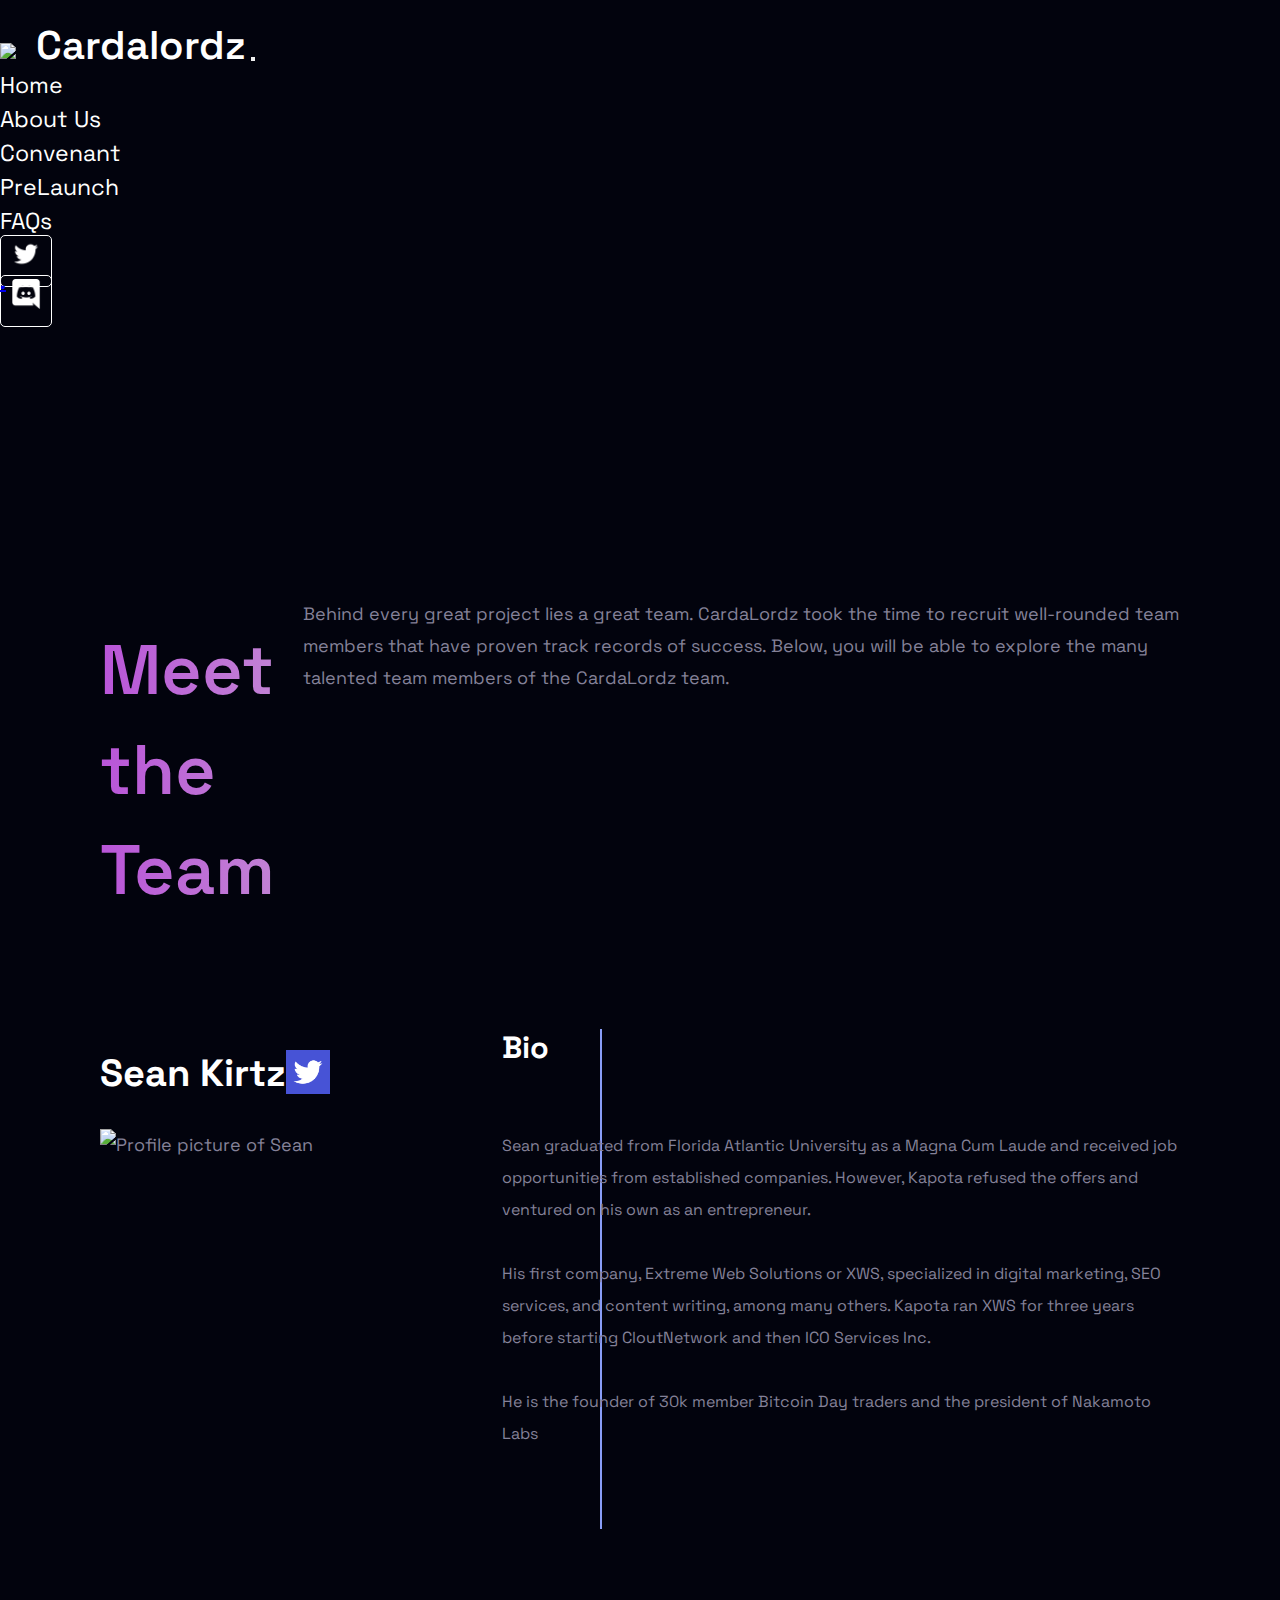
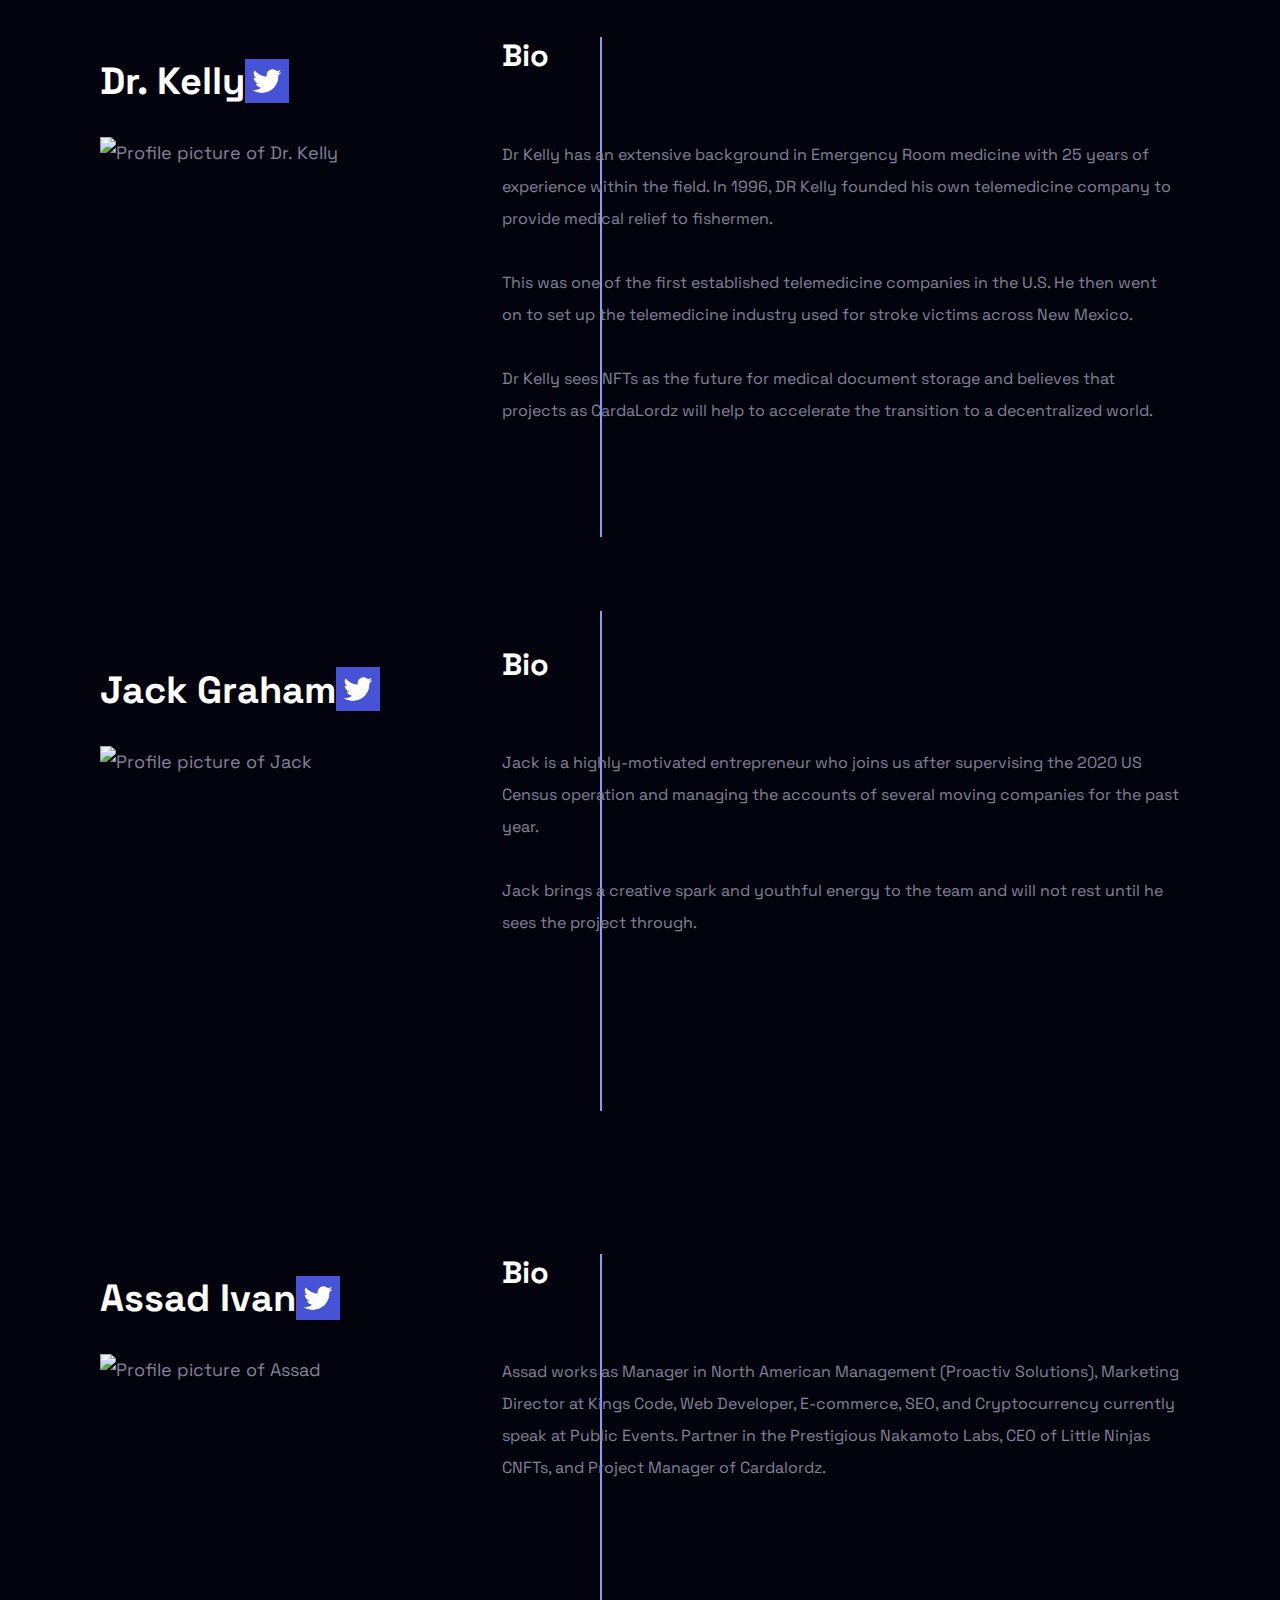
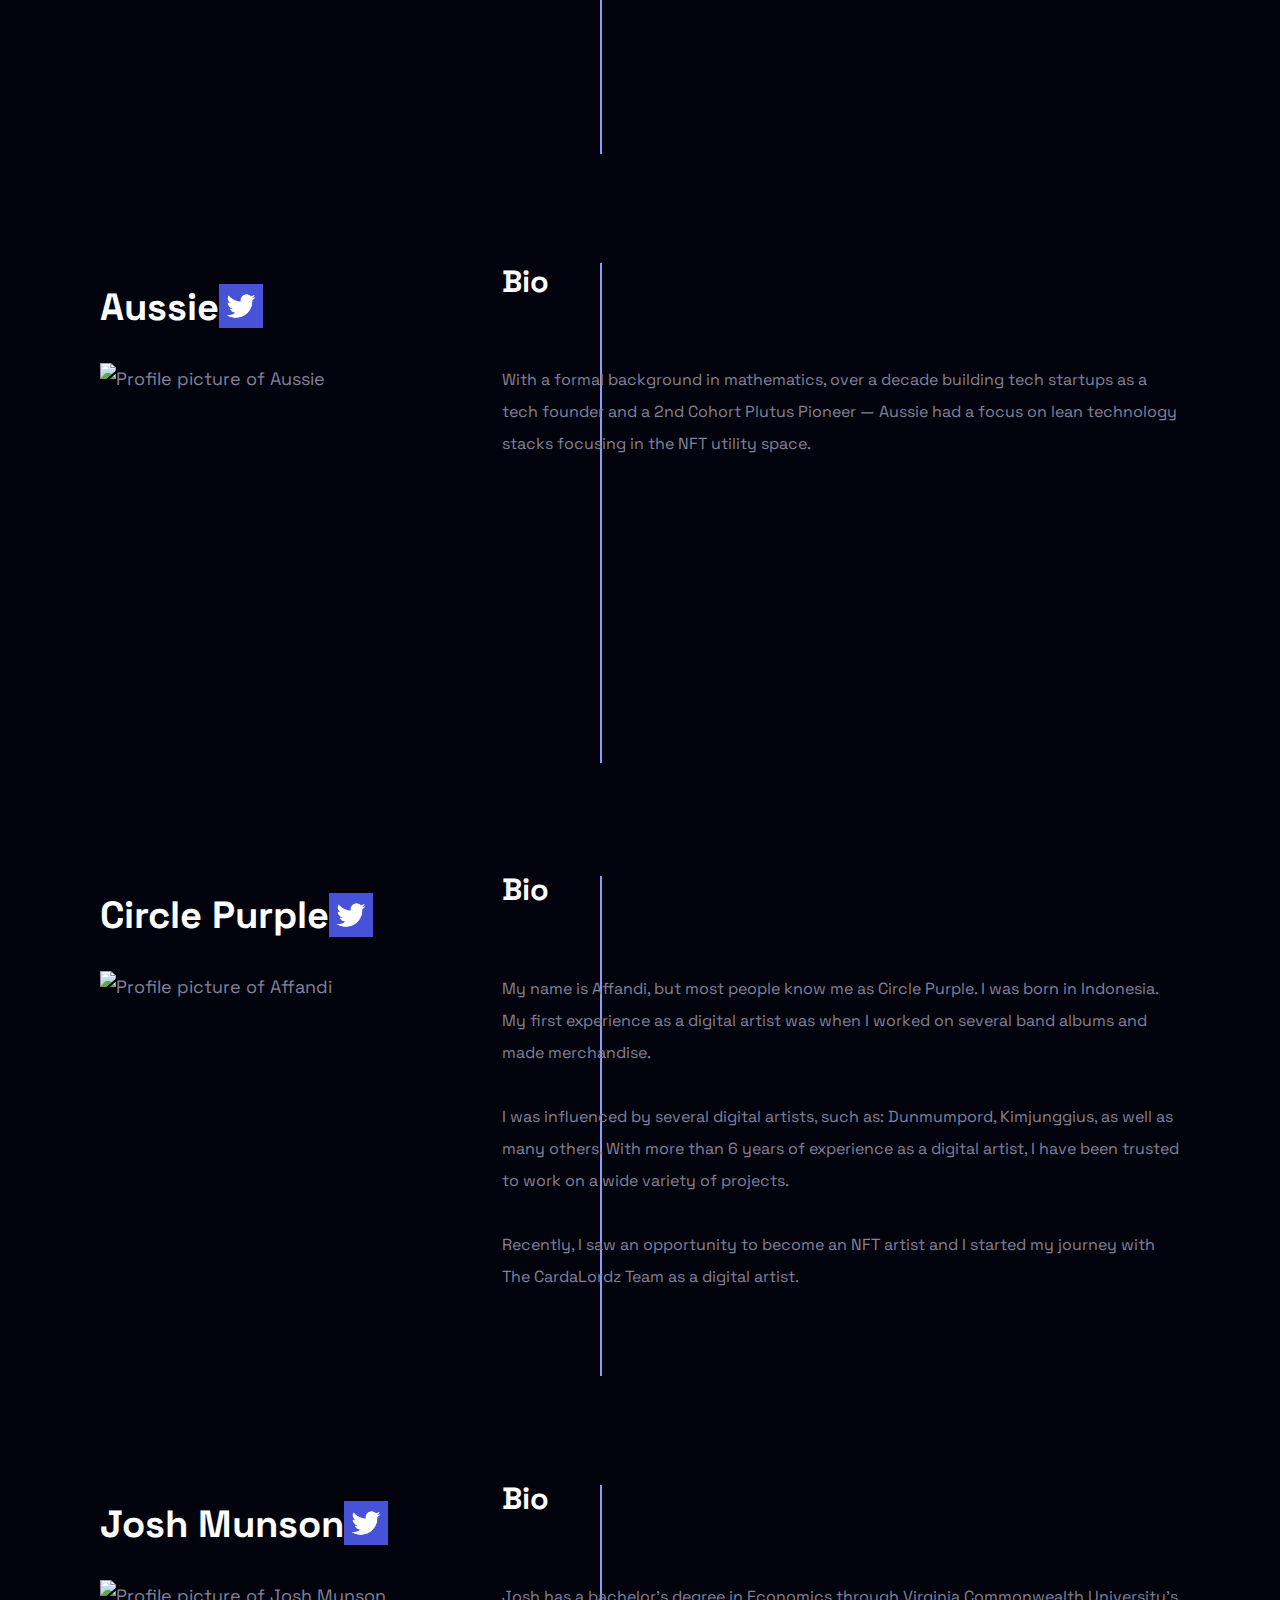
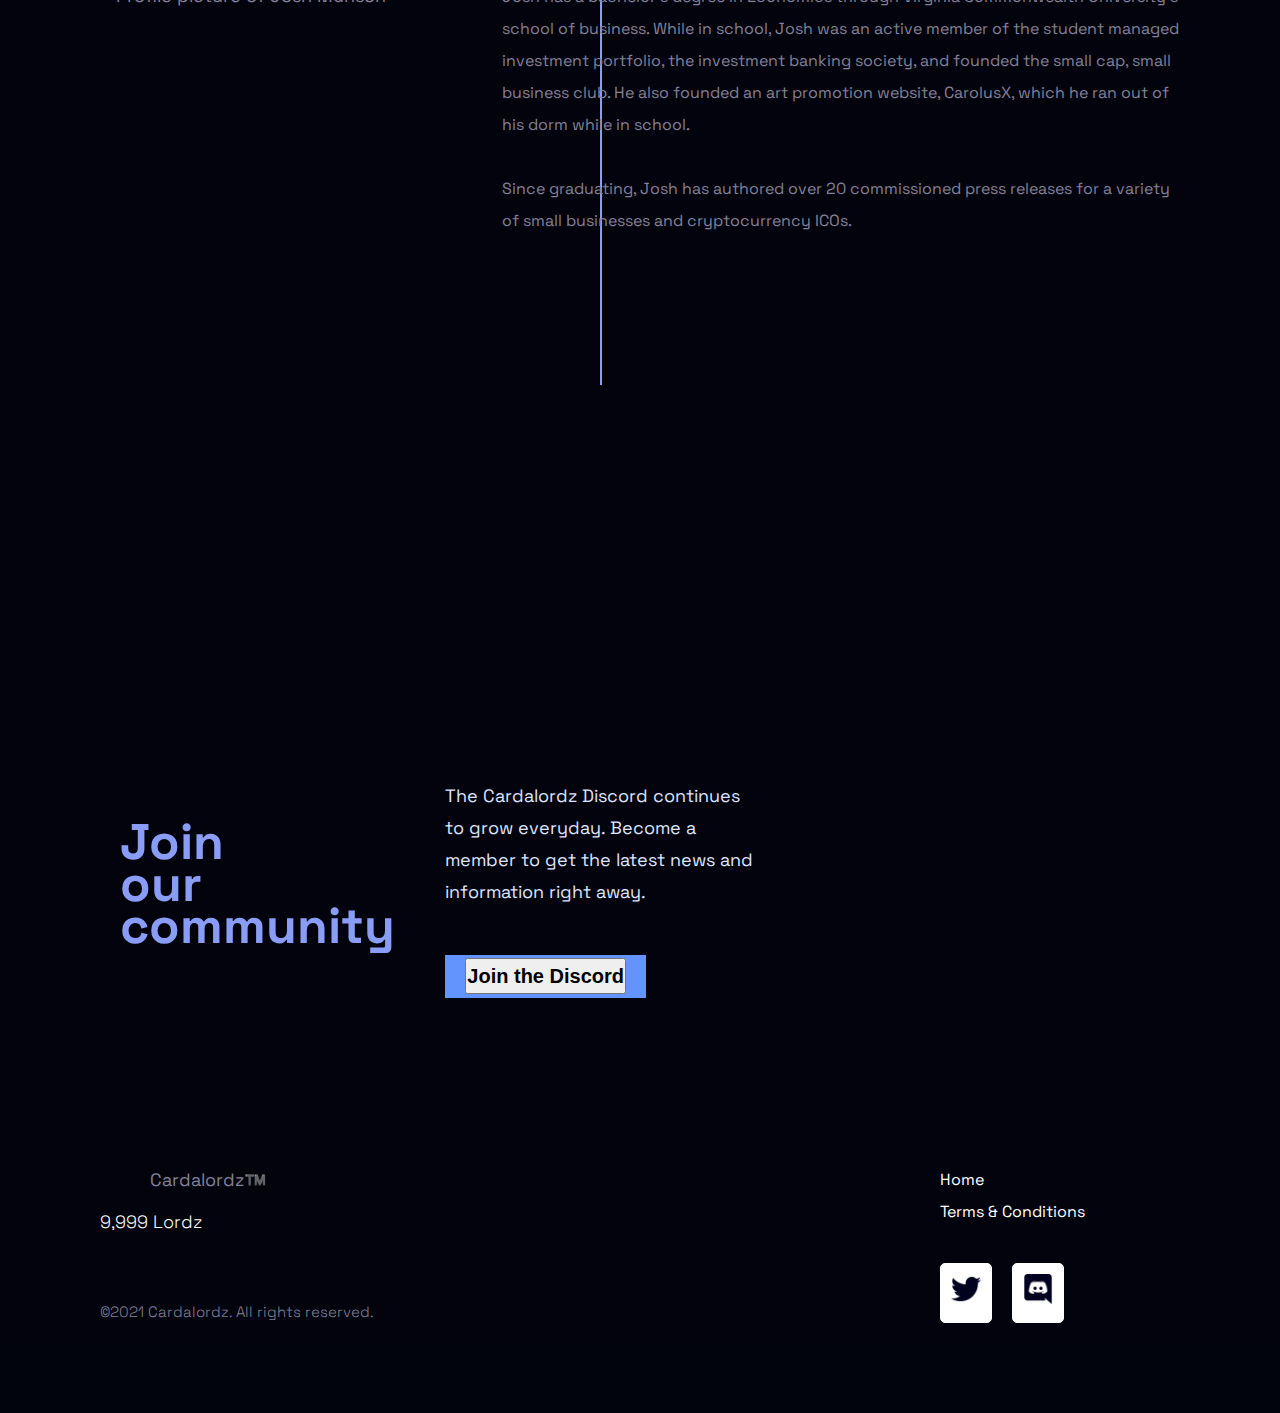
==== commit a5d15c96: "production commit" ====
--- a/aboutus.html
+++ b/aboutus.html
@@ -1,7 +1,9 @@
 <!DOCTYPE html>
 <html lang="en" class="sr">
     <head>
-        <link rel="stylesheet" href="https://maxcdn.bootstrapcdn.com/bootstrap/4.0.0/css/bootstrap.min.css" integrity="sha384-Gn5384xqQ1aoWXA+058RXPxPg6fy4IWvTNh0E263XmFcJlSAwiGgFAW/dAiS6JXm" crossorigin="anonymous">
+        <meta charset="UTF-8">
+    <meta name="viewport" content="width=device-width, initial-scale=1.0">
+        <link rel="stylesheet" href="https://cdn.jsdelivr.net/npm/bootstrap@4.5.3/dist/css/bootstrap.min.css" integrity="sha384-TX8t27EcRE3e/ihU7zmQxVncDAy5uIKz4rEkgIXeMed4M0jlfIDPvg6uqKI2xXr2" crossorigin="anonymous">
         <link rel="preconnect" href="https://fonts.googleapis.com">
         <link rel="preconnect" href="https://fonts.gstatic.com" crossorigin>
         <link href="https://fonts.googleapis.com/css2?family=Space+Grotesk:wght@500;600;700&display=swap" rel="stylesheet">
@@ -18,9 +20,31 @@
         <link rel="stylesheet" href="./css/mystyle.css">
 
         <style>
-           
-
-                
+            #hero{
+                height:550px;
+            }
+            .schedule-h3 h3{
+                font-size:15px;
+            }
+            .nav-item:hover a{
+    border-bottom:3px solid white;
+}
+.disc-btn button{
+    font-size:20px;
+    font-weight:600;
+}
+            .disc-btn:hover{
+                background-color:#4f5be3;
+            }
+.counter-h3{
+    position: relative;
+    bottom:100px;
+}
+            @media only screen and (max-width:500px){
+                #hero{
+                    height:400px;
+                }
+            }
         </style>
 
     </head>
@@ -38,38 +62,57 @@
               </button>
           
             <div class="collapse navbar-collapse" id="navbarSupportedContent">
-              <ul class="navbar-nav ml-auto">
+                <ul class="navbar-nav ml-auto">
                 <li class="nav-item">
-                  <a class="nav-link link1" style="text-decoration: none;margin-right:20px;" href="index.html">Home <span class="sr-only"></span></a>
-                </li>
-                <li class="nav-item">
-                  <a class="nav-link" style="text-decoration: none;margin-right:20px;" href="aboutus.html">About Us</a>
-                </li>
-                <li class="nav-item">
-                    <a class="nav-link" style="text-decoration: none;margin-right:20px;" href="covenant.html">Convenant</a>
+                    <a class="nav-link link1" style="text-decoration: none;margin-right:20px;" href="index.html"><span style="color:white;">Home</span> <span class="sr-only"></span></a>
                   </li>
                   <li class="nav-item">
-                    <a class="nav-link" style="text-decoration: none;margin-right:20px;"  href="faqs.html">FAQs</a>
+                    <a class="nav-link" style="text-decoration: none;margin-right:20px;color:white;" href="aboutus.html"><span style="color:white;">About Us</span></a>
                   </li>
-                  
                   <li class="nav-item">
-                    <a class="nav-link social-link" style="text-decoration: none;margin-right:20px;font-size:23px;padding:10px;border-radius: 5px;"  href="https://twitter.com/cardalordz"><img src="./assets/img/twitter.png" style="height:30px;"></a>
-                  </li>
-
-                  <li class="nav-item">
-                    <a class="nav-link social-link" style="text-decoration: none;margin-right:20px;font-size:23px;padding:10px;border-radius: 5px;"  href="https://discord.com/invite/cardalordz"><img src="./assets/img/discord.png" style="height:30px;"></a>
-                  </li>
-
-              </ul>
+                      <a class="nav-link" style="text-decoration: none;margin-right:20px;color:white;" href="covenant.html"><span style="color:white;">Convenant</span></span></a>
+                    </li>
+                    <li class="nav-item">
+                      <a class="nav-link" style="text-decoration: none;margin-right:20px;color:white;"  href="prelaunch.html"><span style="color:white;">PreLaunch</span></a>
+                    </li>
+                    <li class="nav-item">
+                      <a class="nav-link" style="text-decoration: none;margin-right:20px;color:white;"  href="faqs.html"><span style="color:white;">FAQs</span></a>
+                    </li>
+                    
+                    
+                    <li class="nav-item">
+                      <a class="nav-link social-link" style="text-decoration: none;margin-right:20px;font-size:23px;padding:10px;border-radius: 5px;"  href="https://twitter.com/cardalordz"><img src="./assets/img/twitter-white.png" style="height:30px;"></a>
+                    </li>
+  
+                    <li class="nav-item">
+                      <a class="nav-link social-link" style="text-decoration: none;margin-right:20px;font-size:23px;padding:10px;border-radius: 5px;"  href="https://discord.com/invite/cardalordz"><img src="./assets/img/discord-white.png" style="height:30px;"></a>
+                    </li>
+  
+                </ul>
               
             </div>
           </nav>
 
-          <div class="counter" style="font-size:30px;">
+          <div class="row">
+            <div class="col-md-5 col-sm-12 col-12 col-lg-5">
+                <h3 style="font-size:40px;" class="counter-h3" data-aos="fade-right">    
+                    <a style="font-size:20px;" href="https://logwork.com/countdown-r29s" class="countdown-timer" data-timezone="Asia/Kolkata" data-textcolor="#000000" data-date="2021-11-06 12:46" data-background="#687fc2" data-digitscolor="#ffffff" data-unitscolor="#ffffff">.</a></h3>
+            </div>
+            <div class="col-12 col-sm-12 col-lg-2 col-md-2 schedule-h3" data-aos="fade-right">
+             
+               
+             </div>
+            <div class="col-md-2 col-sm-12 col-12 col-lg-2">
+                
+          </div>
+      </div>
+          
+
+          <!-- <div class="counter shedule-h3" style="font-size:30px;">
             <h3 style="font-size:10px; margin-top:0px;">
-                <a style="font-size:20px;" href="https://logwork.com/countdown-r29s" class="countdown-timer" data-timezone="Asia/Kolkata" data-textcolor="#000000" data-date="2021-11-06 12:46" data-background="#687fc2" data-digitscolor="#ffffff" data-unitscolor="#ffffff">Countdown</a>
+                <a style="font-size:20px;" href="https://logwork.com/countdown-r29s" class="countdown-timer" data-timezone="Asia/Kolkata" data-textcolor="#000000" data-date="2021-11-06 12:46" data-background="#687fc2" data-digitscolor="#ffffff" data-unitscolor="#ffffff">.</a>
             </h3>
-          </div>
+          </div> -->
 
         </div>
     </section>
@@ -77,7 +120,6 @@
     <div class="container">
         <div class="row first-row">
         <div class="col-md-6 col-sm-12 col-12 col-lg-6 first-col">
-            <div class="question">Meet the Team</div>
             <div class="answer degrade ">Meet the Team</div>
         </div>
         <div class="col-md-6 col-sm-12 col-12 col-lg-6">
@@ -389,7 +431,7 @@
 
 
                 </section>
-                <section id="discord2">
+                <section id="discord">
                     <div class="container">
                         <div class="row">
                             <div class="col-md-12 col-sm-12 col-12 col-lg-12">
@@ -403,7 +445,9 @@
                                     Become a member to get the latest news and information right away.
                                 </p>
                                 
-                                <a  href="https://discord.com/invite/cardalordz" rel="noopener" target="_blank" class="disc-btn">Join the Discord</a>
+                                <a  href="https://discord.com/invite/cardalordz" rel="noopener" target="_blank" class="disc-btn">
+                                    <button class="btn btn-lg">Join the Discord</button>
+                                    </a>
                             </div>
                         </div>
                     </div>
@@ -423,21 +467,15 @@
                             </div>
                             <div class="right column sr-top-fast-delayed" data-sr-id="11">
                                 <div class="nav column">
-                                    <a aria-current="page" href="/" class="router-link-active router-link-exact-active">Home</a>
-                                    <a href="/terms" class="">Terms & Conditions</a>
+                                    <!-- <a aria-current="page" href="/" class="router-link-active router-link-exact-active">Home</a>
+                                    <a href="/terms" class="">Terms & Conditions</a> -->
+                                    <a href="#" style="color:white;text-decoration: none;">Home</a>
+                                    <a href="#" style="color:white;text-decoration: none;">Terms & Conditions</a>
                                 </div>
                                 <div class="social row">
-                                    <div class="link">
-                                        <a href="https://twitter.com/cardalordz">
-                                            <img src="./assets/img/twitter-white.png" style="height:40px;width:40px;padding-left:4px;padding-top:4px;"></a>
-                                       
-                                        
-                                    </div>
-                                    <div class="link discord-link">
-                                        <a href="https://discord.com/invite/cardalordz">
-                                            <img src="./assets/img/discord-white.png" style="height:40px;width:40px;padding-left:4px;padding-top:4px;"></a>
-                                      
-                                    </div>
+                                    <a class="social-link-1" style="text-decoration: none;margin-right:20px;font-size:23px;padding:10px;border-radius: 5px;"  href="https://twitter.com/cardalordz"><img src="./assets/img/twitter.png" style="height:30px;"></a>
+                                    
+                                    <a class="social-link-1" style="text-decoration: none;margin-right:20px;font-size:23px;padding:10px;border-radius: 5px;"  href="https://discord.com/invite/cardalordz"><img src="./assets/img/discord.png" style="height:30px;"></a>
                                 </div>
                         </div>
                     </div>
@@ -472,8 +510,8 @@
     <script async defer src="/js/flickity.pkgd.min.js"></script>
     <script async defer src="/js/scripts.js"></script>
 
-    <script src="https://code.jquery.com/jquery-3.2.1.slim.min.js" integrity="sha384-KJ3o2DKtIkvYIK3UENzmM7KCkRr/rE9/Qpg6aAZGJwFDMVNA/GpGFF93hXpG5KkN" crossorigin="anonymous"></script>
-    <script src="https://cdnjs.cloudflare.com/ajax/libs/popper.js/1.12.9/umd/popper.min.js" integrity="sha384-ApNbgh9B+Y1QKtv3Rn7W3mgPxhU9K/ScQsAP7hUibX39j7fakFPskvXusvfa0b4Q" crossorigin="anonymous"></script>
-    <script src="https://maxcdn.bootstrapcdn.com/bootstrap/4.0.0/js/bootstrap.min.js" integrity="sha384-JZR6Spejh4U02d8jOt6vLEHfe/JQGiRRSQQxSfFWpi1MquVdAyjUar5+76PVCmYl" crossorigin="anonymous"></script>
+    <script src="https://code.jquery.com/jquery-3.5.1.slim.min.js" integrity="sha384-DfXdz2htPH0lsSSs5nCTpuj/zy4C+OGpamoFVy38MVBnE+IbbVYUew+OrCXaRkfj" crossorigin="anonymous"></script>
+    <script src="https://cdn.jsdelivr.net/npm/popper.js@1.16.1/dist/umd/popper.min.js" integrity="sha384-9/reFTGAW83EW2RDu2S0VKaIzap3H66lZH81PoYlFhbGU+6BZp6G7niu735Sk7lN" crossorigin="anonymous"></script>
+    <script src="https://cdn.jsdelivr.net/npm/bootstrap@4.5.3/dist/js/bootstrap.min.js" integrity="sha384-w1Q4orYjBQndcko6MimVbzY0tgp4pWB4lZ7lr30WKz0vr/aWKhXdBNmNb5D92v7s" crossorigin="anonymous"></script>
     </body>
 </html>--- a/css/styles.css
+++ b/css/styles.css
@@ -239,6 +239,72 @@
     margin-left: 45px;
 
 }
+.nav-link{
+    color:#7e7e7e !important;
+}
+.nav-link
+.nav-item {
+    color: #7e7e7e !important;
+}
+.social-link{
+    color:#899df7;
+    border:1px solid white;
+}
+.social-link:hover{
+    background-color:#899df7;
+    border: 1px solid #899df7;
+}
+.social-link-1{
+    background-color:white;
+    border:1px solid white;
+    margin-bottom:20px;
+}
+.first-img-2{
+    display:none;
+}
+.logo-span{
+    font-size:40px;
+}
+.nav-link{
+    font-size:23px;
+}
+#hero{
+    height:550px;
+}
+.presentation-p{
+    font-size:16px;
+    font-weight:550px;
+}
+.first-row{
+    margin-top:50px;
+}
+.member-img{
+    height:400px;
+}
+.question{
+    font-size:40px;
+    font-weight:600;
+}
+.answer{
+    font-size:40px;
+    font-weight:600;
+}
+.nav-item:hover a{
+    border-bottom:3px solid white;
+}
+
+.counter-h3{
+position: relative;
+bottom:100px;
+}
+
+.disc-btn button{
+font-size:20px;
+font-weight:600;
+}
+.disc-btn:hover{
+    background-color:#4f5be3;
+}
 a:-webkit-any-link {
     color: -webkit-link;
     cursor: pointer;
@@ -325,7 +391,10 @@
     overflow: hidden;
 }
 #gallery {
-    margin-bottom: 150px;
+    margin-bottom: 0px;
+    margin-top: 0px;
+    position:relative;
+    bottom:100px;
 }
 #gallery .carousel {
     overflow: hidden;
@@ -486,6 +555,7 @@
     background-position: 50% left;
     margin-top: 160px;
     overflow: hidden;
+    margin-top: 10rem;
 }
 #discord .container {
     padding: 100px 60px;
--- a/css/mystyle.css
+++ b/css/mystyle.css
@@ -80,9 +80,7 @@
     position: relative;
     bottom:95px;
   }
-#hero{
-    height:550px;
-}
+
 #discord2{
     background-image: url(../assets/img/discord_background.png);
     background-position: center;
@@ -133,11 +131,27 @@
     .nav-link{
         font-size:23px;
     }
-    #hero{
-        height:550px;
-    }
-
+    .question{
+        font-size:30px;
+        font-weight:600;
+    }
+    .answer{
+        font-size: 7rem;
+        font-weight:600;
+        line-height: 10rem;
+    }
+    .counter{
+        position:relative;
+        bottom:60px;
+    }
+    .countdown-timer{
+        font-size:30px;
+    }
     @media only screen and (max-width:500px){
+        .counter-h3{
+            position: relative;
+            bottom:0px;
+        }
 .social-link{
 display:none;
 }
@@ -186,6 +200,8 @@
 .gif-img{
     height:300px;
     width:400px;
+    position:relative;
+    bottom:500px;
 }
 .carousel-card img{
     height:300px;
@@ -323,16 +339,31 @@
     margin-top:30px;
 }
 #hero{
-    height:430px;
-}
-}
-#hero{
+    height:300px;
+}
+.jack-row{
+    position:relative;
+    top:140px;
+}
+.circle-row{
+    position: relative;
+    top:20px;
+}
+.gif-img{
+    position: relative;bottom:100px;
     height:400px;
 }
+#gallary{
+    position:relative;
+    bottom:0px;
+}
+}
+#hero{
+    height:400px;
+}
 .jack-row-1{
-    margin-top:200px;
+    margin-top:0px;
 }
 .presentation-p{
     font-size:16px;
 }
-}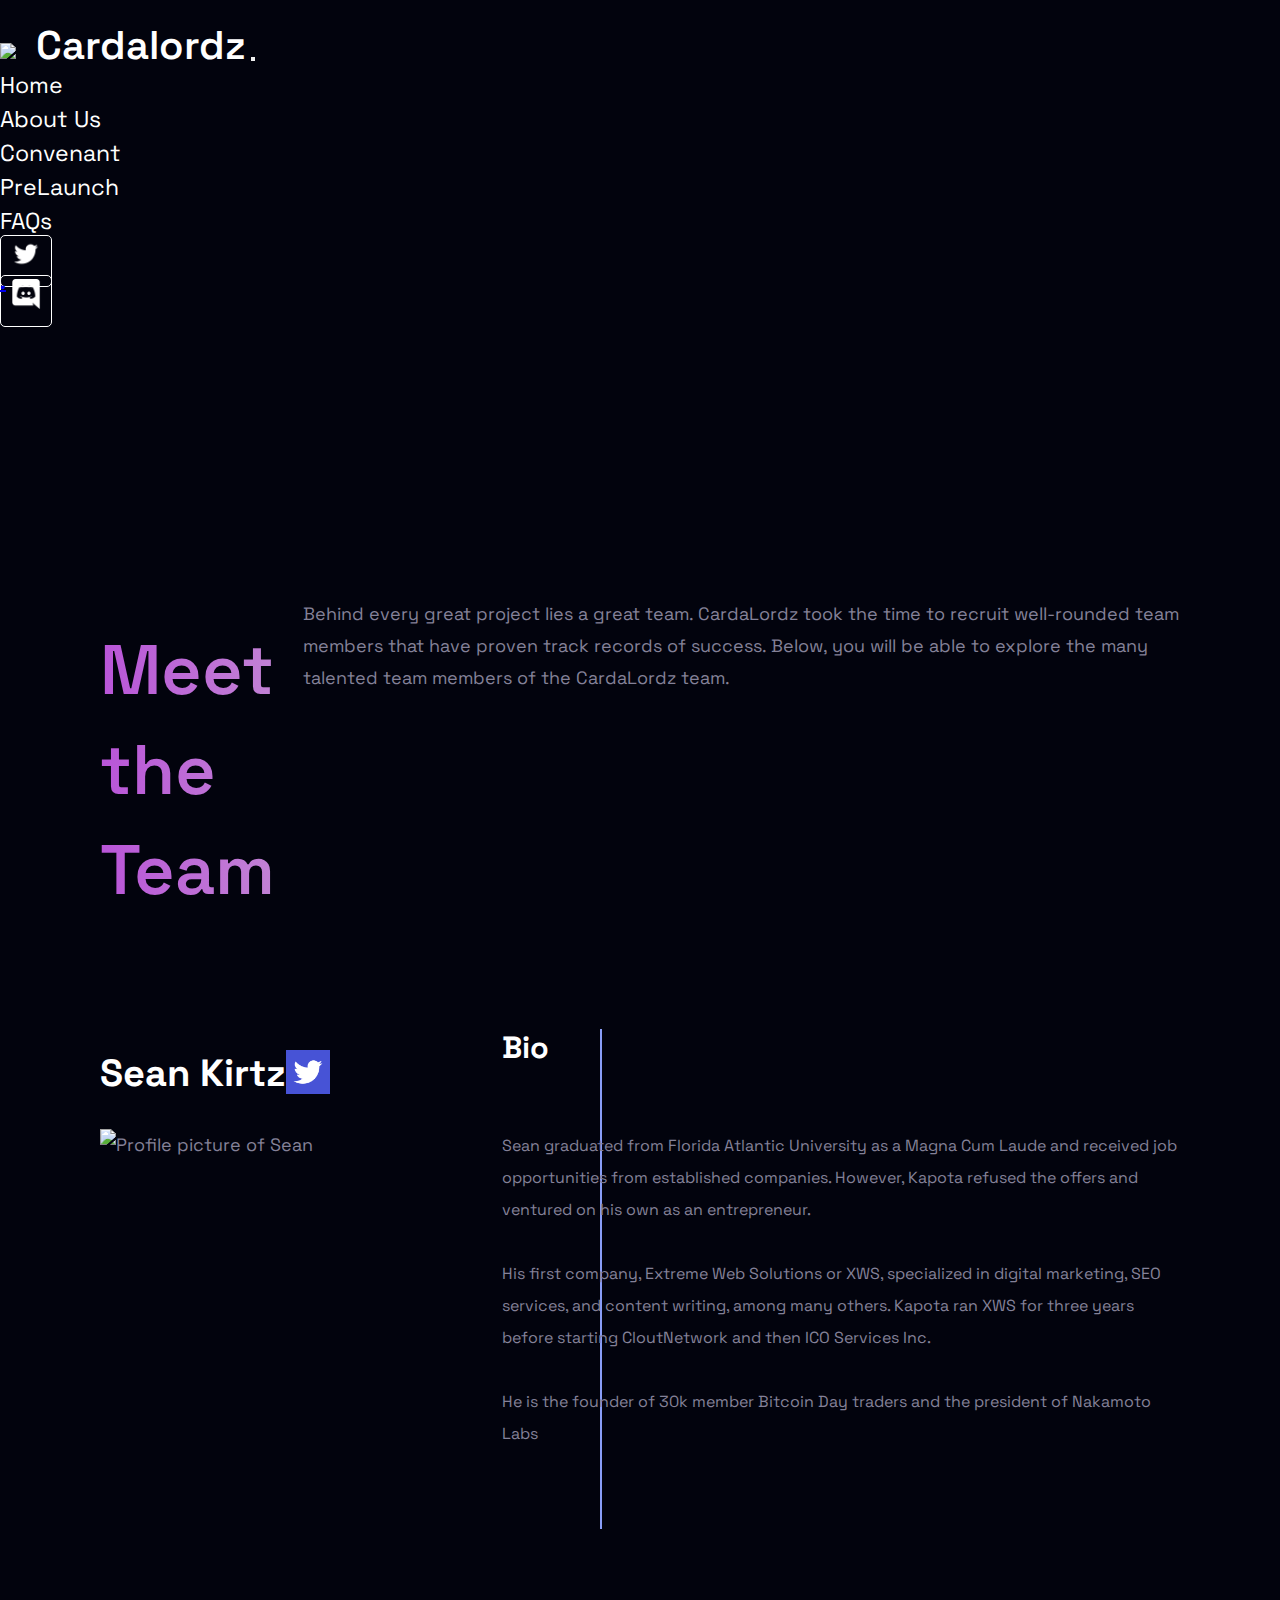
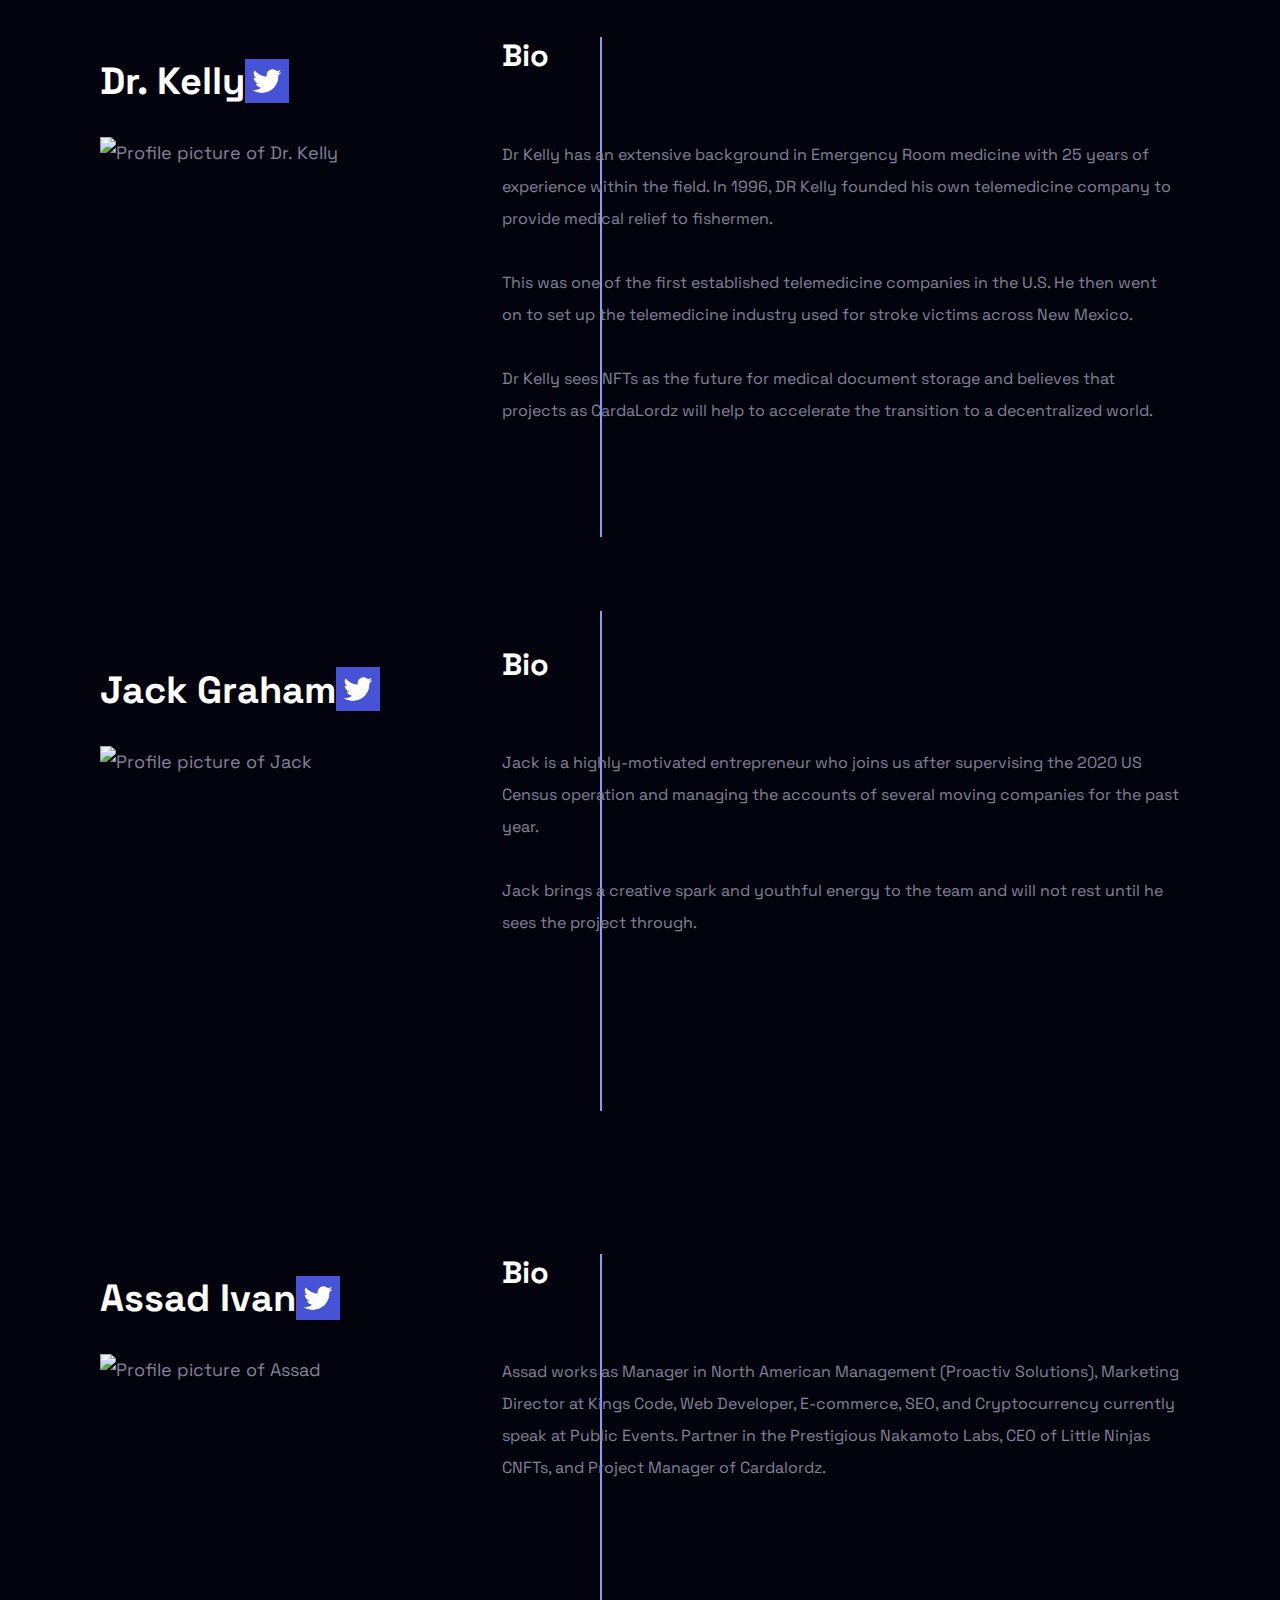
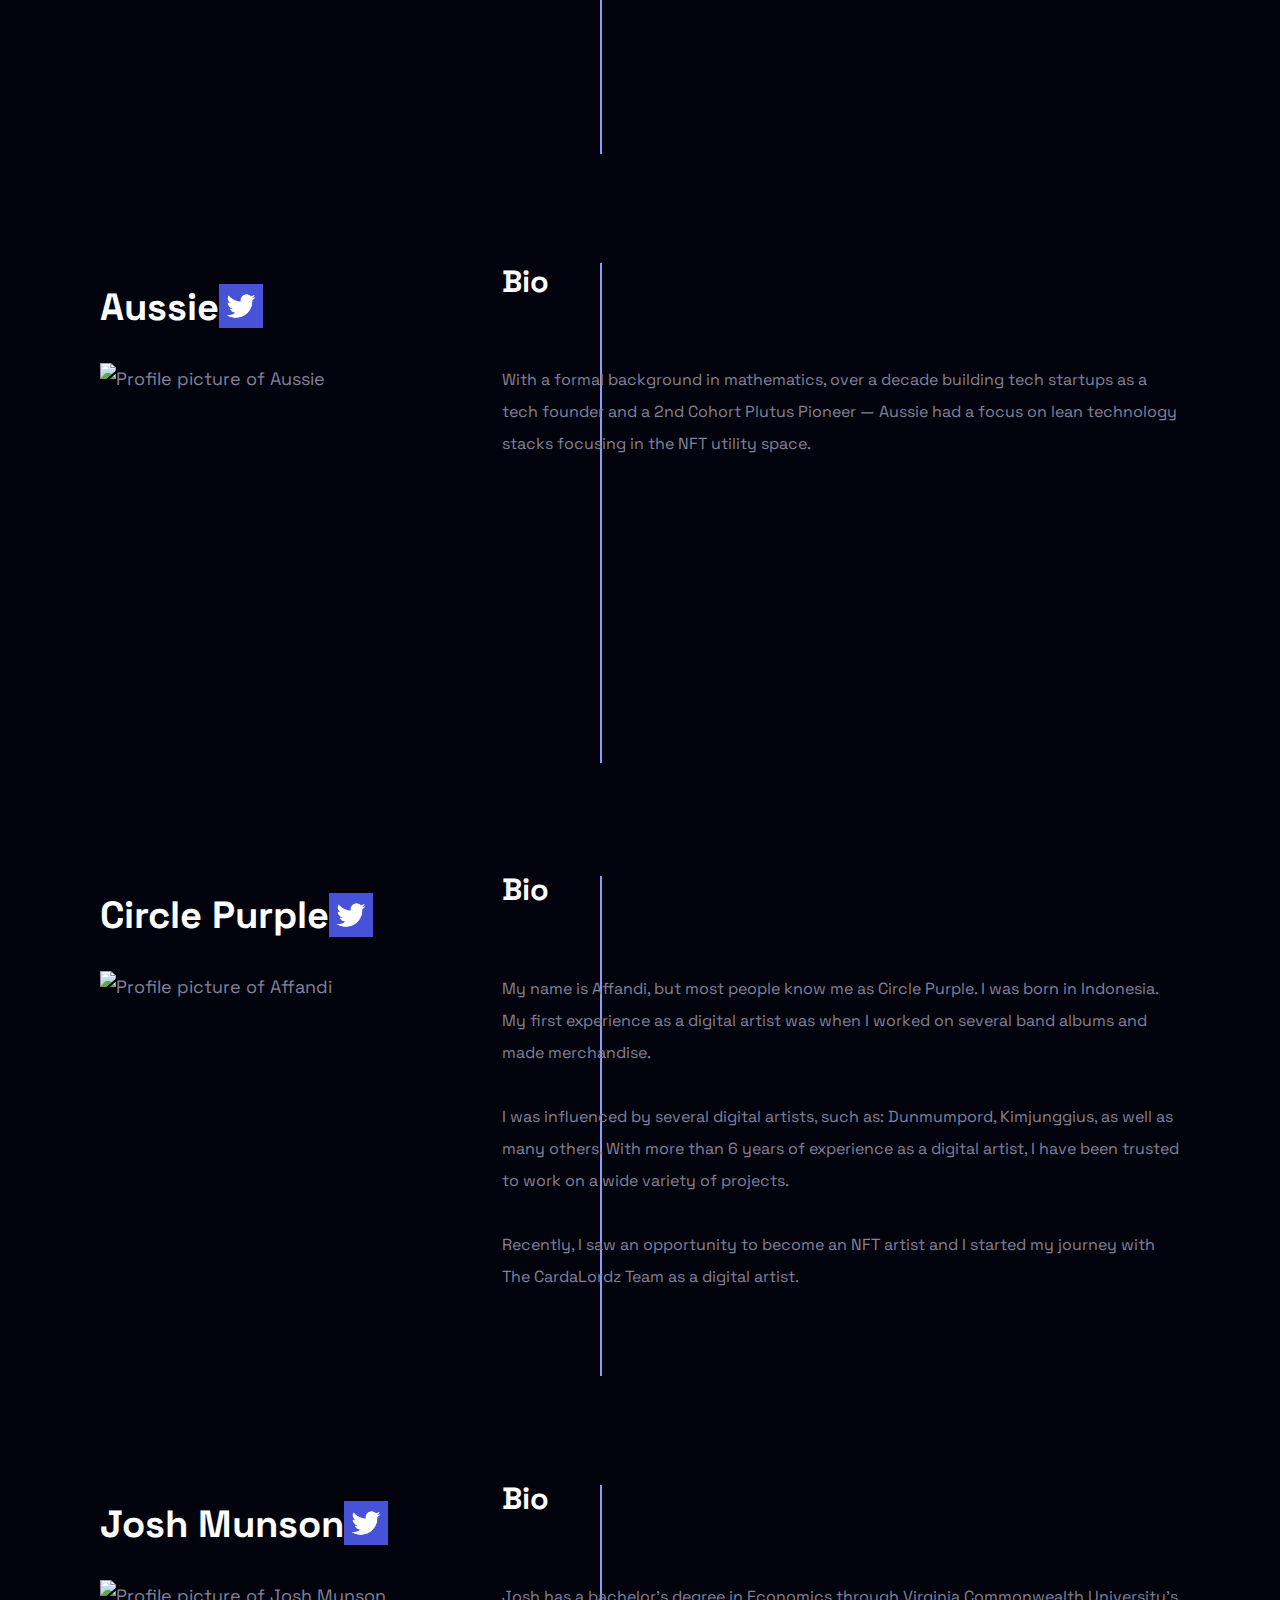
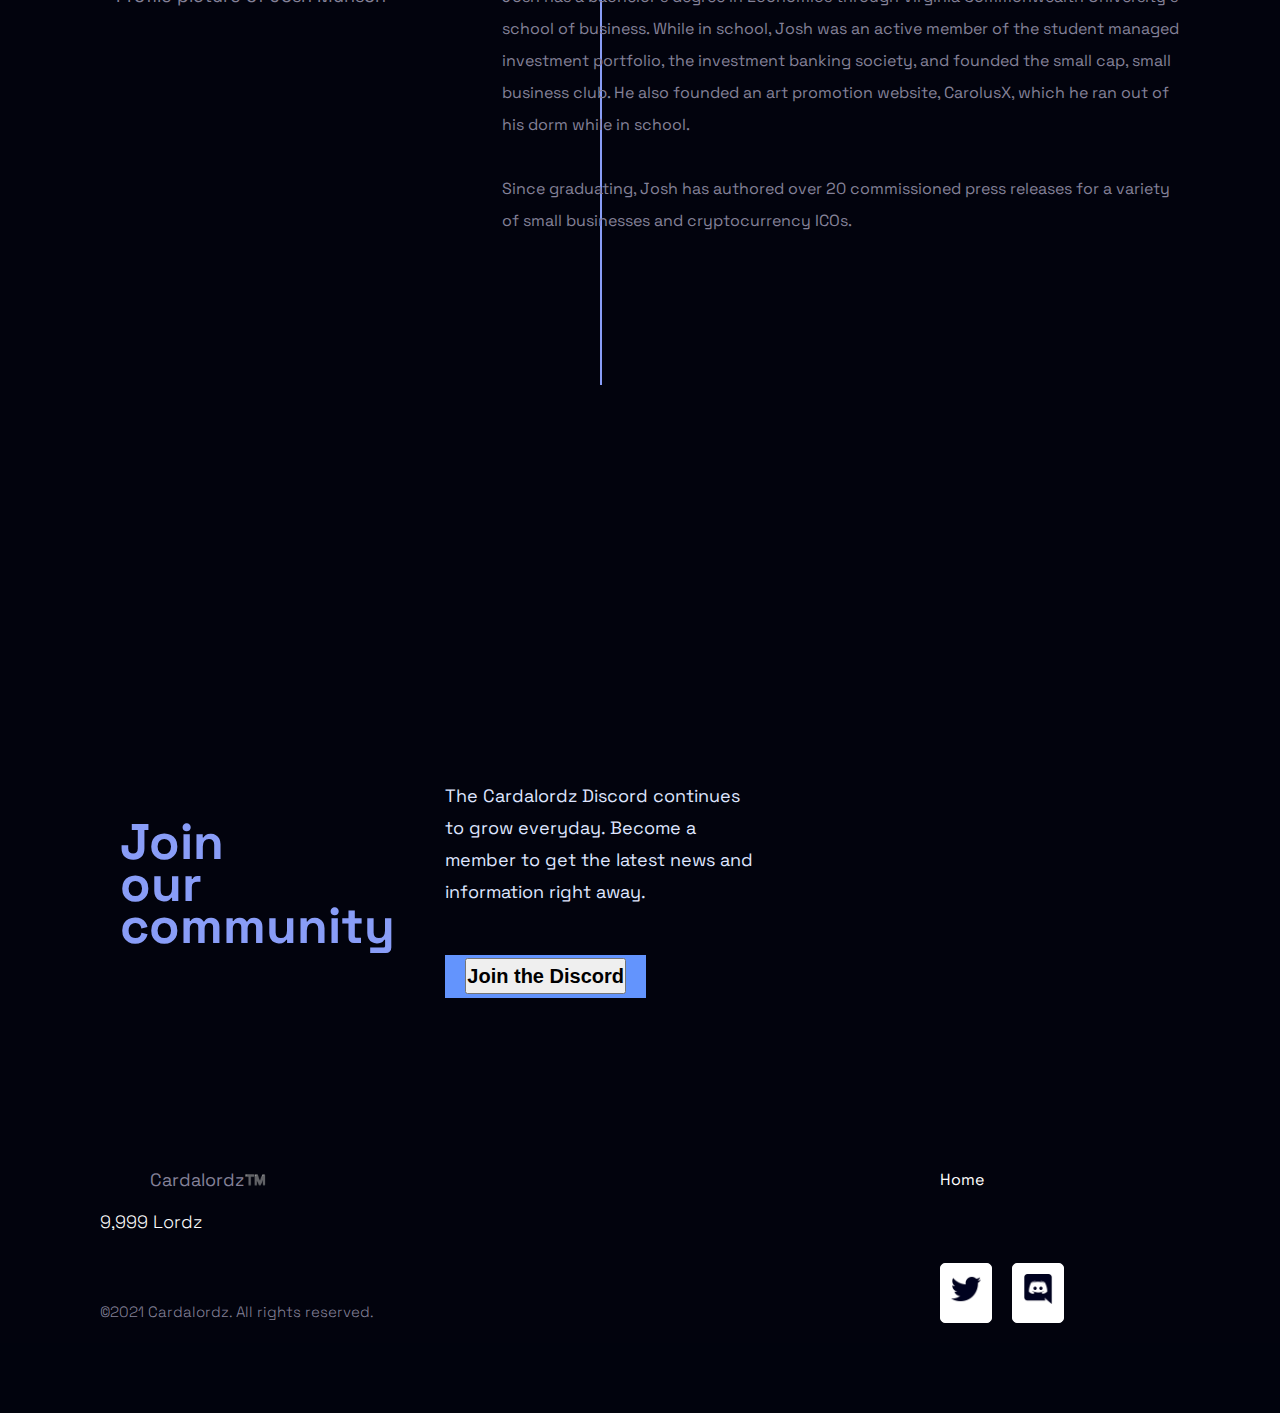
==== commit becf4f7d: "changes for prod" ====
--- a/aboutus.html
+++ b/aboutus.html
@@ -470,7 +470,6 @@
                                     <!-- <a aria-current="page" href="/" class="router-link-active router-link-exact-active">Home</a>
                                     <a href="/terms" class="">Terms & Conditions</a> -->
                                     <a href="#" style="color:white;text-decoration: none;">Home</a>
-                                    <a href="#" style="color:white;text-decoration: none;">Terms & Conditions</a>
                                 </div>
                                 <div class="social row">
                                     <a class="social-link-1" style="text-decoration: none;margin-right:20px;font-size:23px;padding:10px;border-radius: 5px;"  href="https://twitter.com/cardalordz"><img src="./assets/img/twitter.png" style="height:30px;"></a>
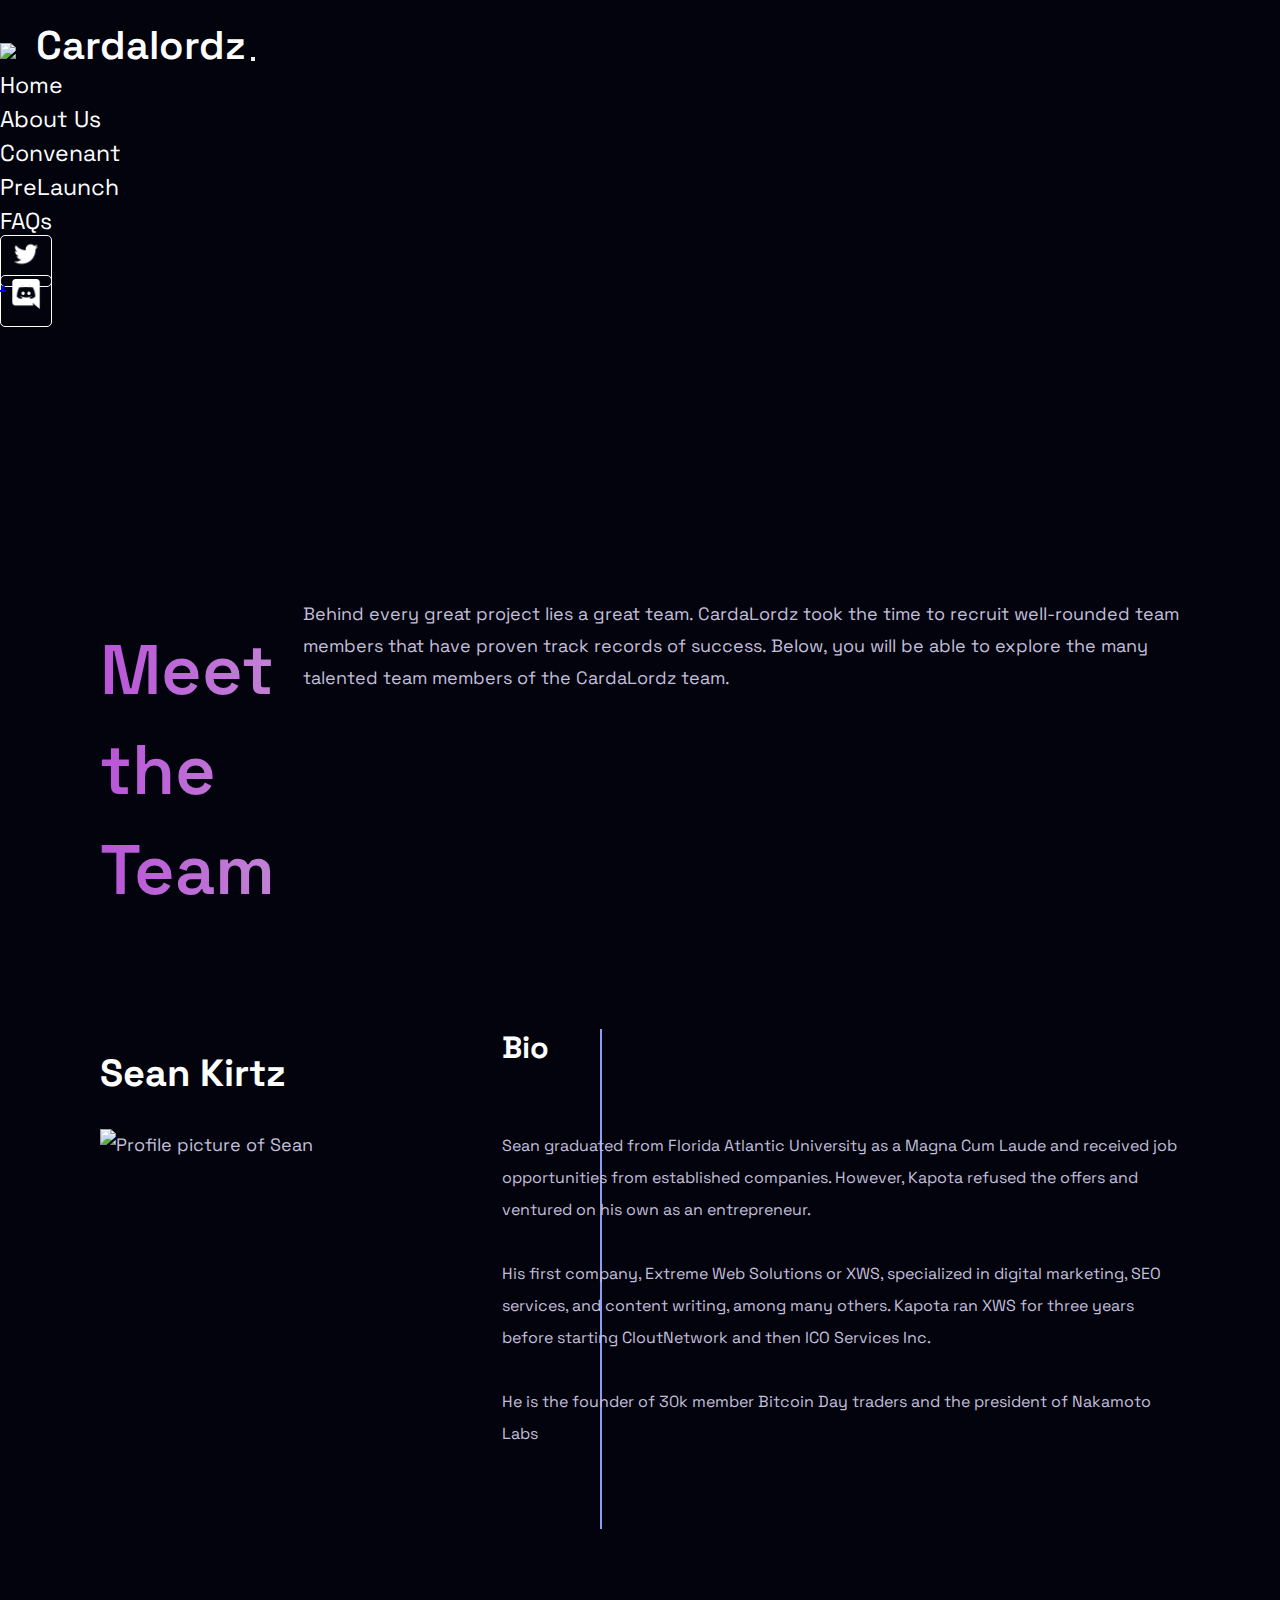
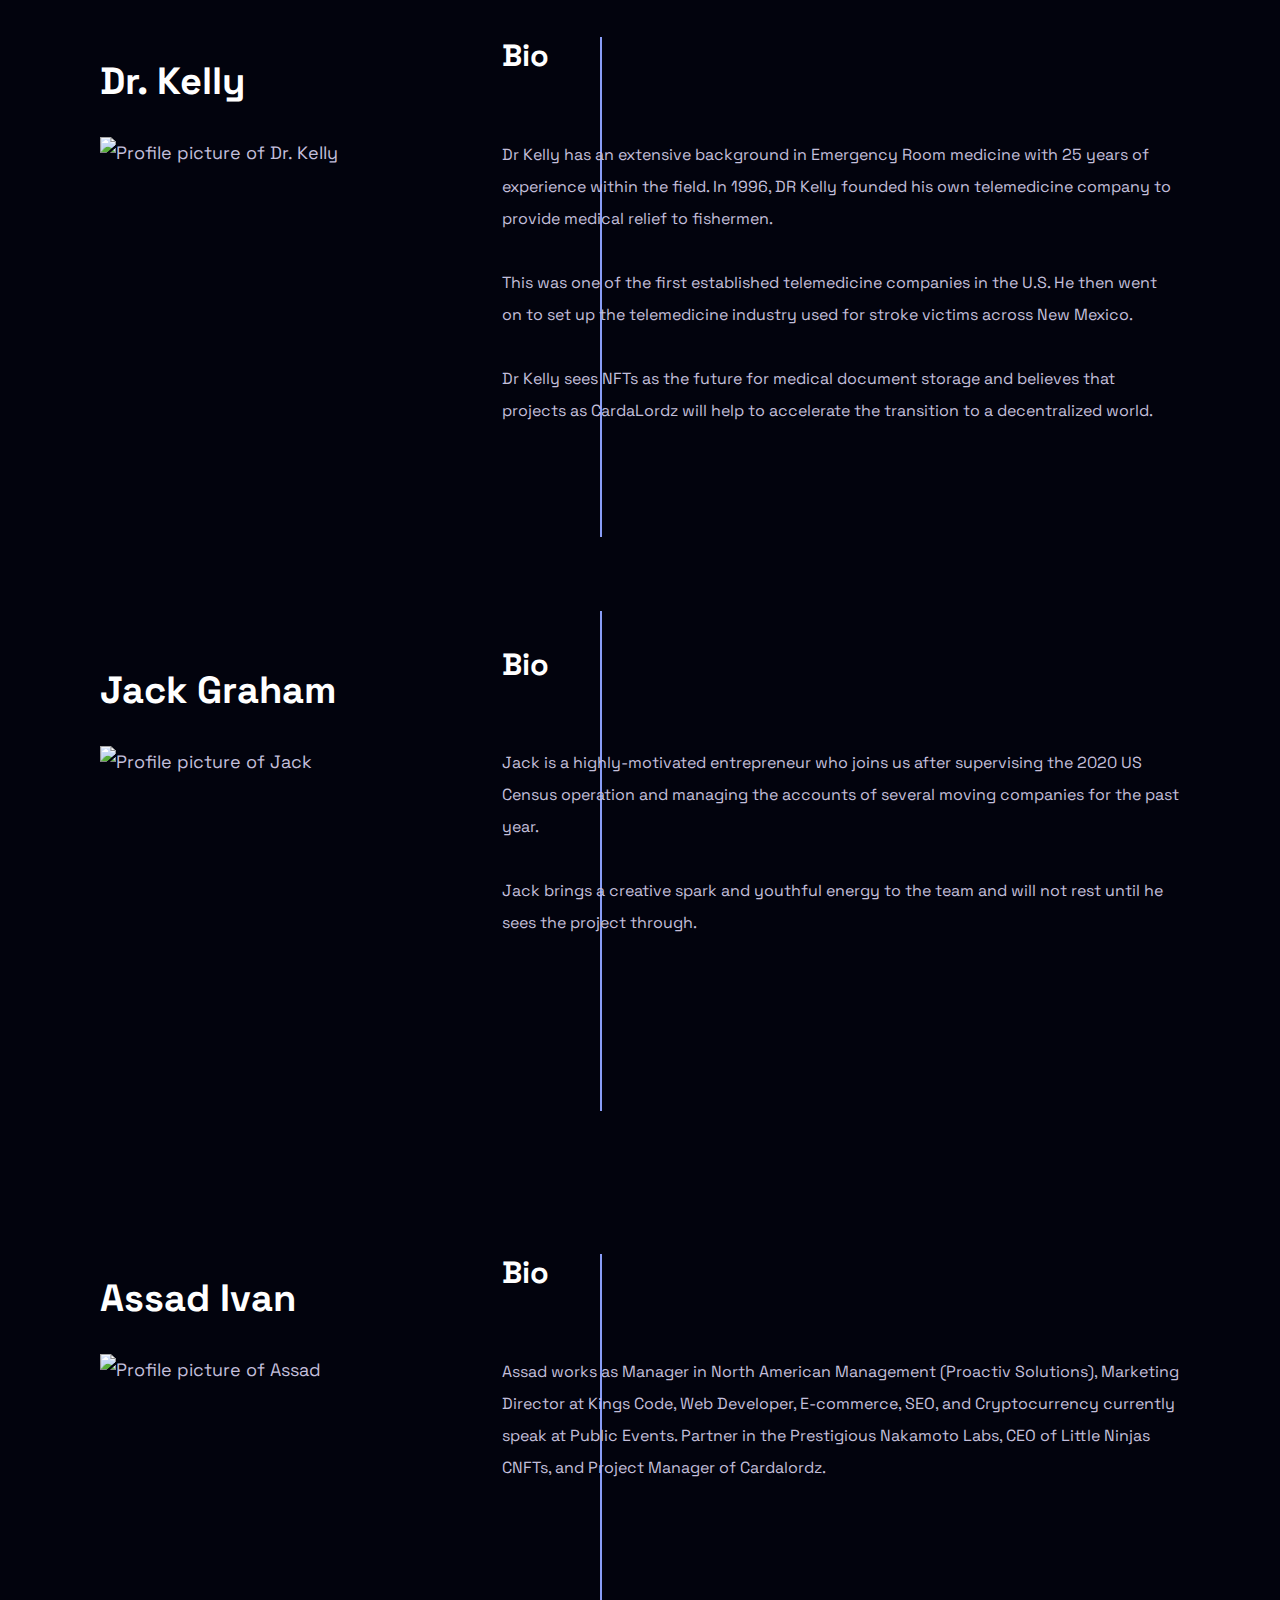
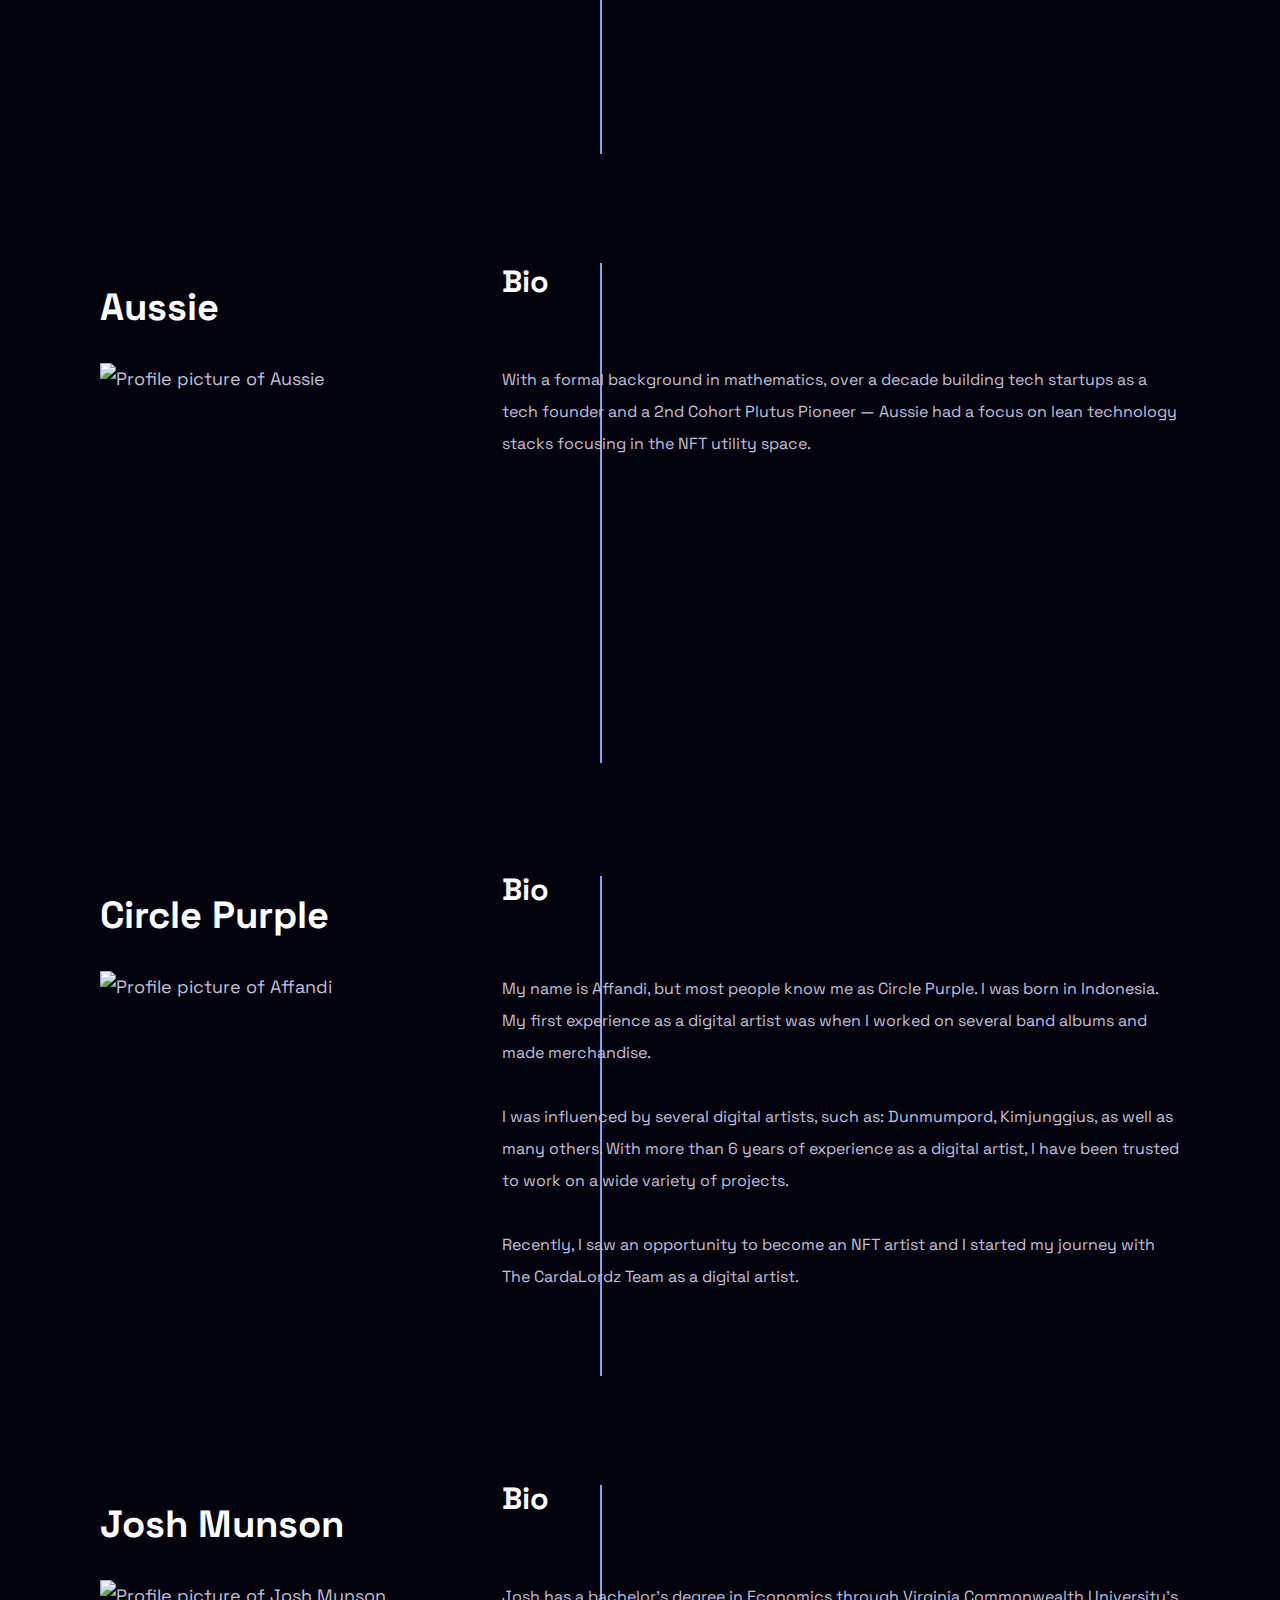
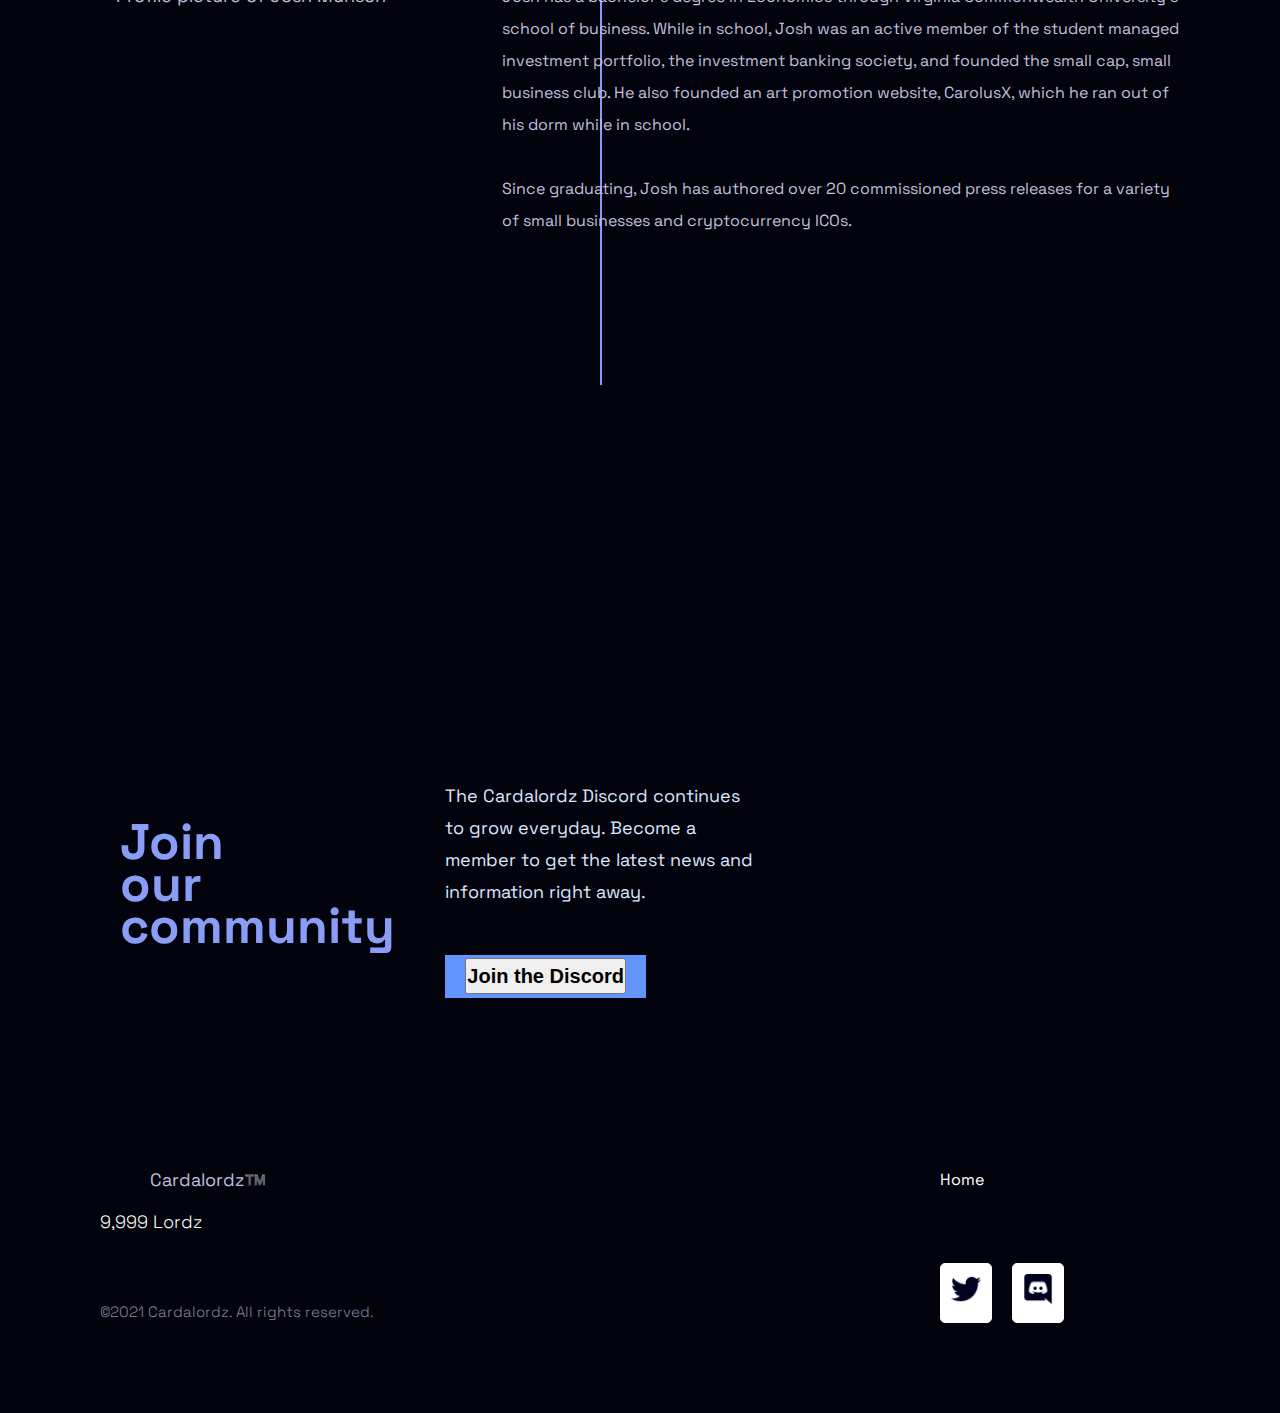
==== commit c1e7a8e6: "removed twitter links from about us" ====
--- a/aboutus.html
+++ b/aboutus.html
@@ -147,11 +147,6 @@
                                     <h2 class="member-name">Sean Kirtz</h2>
                                 </div>
                                 <div class="col-md-4 col-4 col-sm-4 col-lg-4 social" >
-                                    <div class="link twitter-link mx-auto">
-                                        <a href="https://twitter.com/SEANSTWITTER" style="text-align: right;">
-                                             <img src="./assets/img/twitter-white.png" style="height:40px;width:40px;padding-left:4px;padding-top:4px;"></a>
-                                        
-                                    </div>
                                 </div>
                             </div>
                             <div class="row">
@@ -191,11 +186,6 @@
                                     <h2 class="member-name">Dr. Kelly</h2>
                                 </div>
                                 <div class="col-md-4 col-4 col-sm-4 col-lg-4 social">
-                                    <div class="link twitter-link mx-auto">
-                                        <a href="https://twitter.com/KELLYTWITTER">
-                                            <img src="./assets/img/twitter-white.png" style="height:40px;width:40px;padding-left:4px;padding-top:4px;"></a>
-                                        
-                                    </div>
                                 </div>
                             </div>
                             <div class="row">
@@ -237,11 +227,7 @@
                                     <h2 class="member-name">Jack Graham</h2>
                                 </div>
                                 <div class="col-md-4 col-4 col-sm-4 col-lg-4 social">
-                                    <div class="link twitter-link mx-auto">
-                                        <a href="https://twitter.com/JACK GRAHAM">
-                                            <img src="./assets/img/twitter-white.png" style="height:40px;width:40px;padding-left:4px;padding-top:4px;"></a>
-                                        
-                                    </div>
+
                                 </div>
                             </div>
                             <div class="row">
@@ -278,11 +264,7 @@
                                     <h2 class="member-name">Assad Ivan</h2>
                                 </div>
                                 <div class="col-md-4 col-4 col-sm-4 col-lg-4 social">
-                                    <div class="link twitter-link mx-auto">
-                                        <a href="https://twitter.com/AssadIVANTWITTER">
-                                            <img src="./assets/img/twitter-white.png" style="height:40px;width:40px;padding-left:4px;padding-top:4px;"></a>
-                                        
-                                    </div>
+
                                 </div>
                             </div>
                             <div class="row">
@@ -315,11 +297,7 @@
                                     <h2 class="member-name">Aussie</h2>
                                 </div>
                                 <div class="col-md-4 col-4 col-sm-4 col-lg-4 social">
-                                    <div class="link twitter-link mx-auto">
-                                        <a href="https://twitter.com/AUSSIE">
-                                            <img src="./assets/img/twitter-white.png" style="height:40px;width:40px;padding-left:4px;padding-top:4px;"></a>
-                                        
-                                    </div>
+
                                 </div>
                             </div>
                             <div class="row">
@@ -351,11 +329,7 @@
                                     <h2>Circle Purple</h2>
                                 </div>
                                 <div class="col-md-4 col-4 col-sm-4 col-lg-4 social">
-                                    <div class="link twitter-link mx-auto">
-                                        <a href="https://twitter.com/AffandiTWITTER">
-                                            <img src="./assets/img/twitter-white.png" style="height:40px;width:40px;padding-left:4px;padding-top:4px;"></a>
-                                        
-                                    </div>
+
                                 </div>
                             </div>
                             <div class="row">
@@ -396,11 +370,7 @@
                                     <h2 class="member-name">Josh Munson</h2>
                                 </div>
                                 <div class="col-md-4 col-4 col-sm-4 col-lg-4 social">
-                                    <div class="link twitter-link mx-auto">
-                                        <a href="https://twitter.com/JOSHTWITTER">
-                                            <img src="./assets/img/twitter-white.png" style="height:40px;width:40px;padding-left:4px;padding-top:4px;"></a>
-                                        
-                                    </div>
+
                                 </div>
                             </div>
                             <div class="row">
--- a/css/styles.css
+++ b/css/styles.css
@@ -48,7 +48,7 @@
     -moz-osx-font-smoothing: grayscale;
     font-family: Space Grotesk;
     line-height: 32px;
-    color: #848198;
+    color: #c0bcda;
 }
 body {
     font: 1.8em/2 sans-serif;
@@ -66,7 +66,7 @@
     -moz-osx-font-smoothing: grayscale;
     font-family: Space Grotesk;
     line-height: 32px;
-    color: #848198;
+    color: #c3bfdb;
 }
 section {
     display: block;
